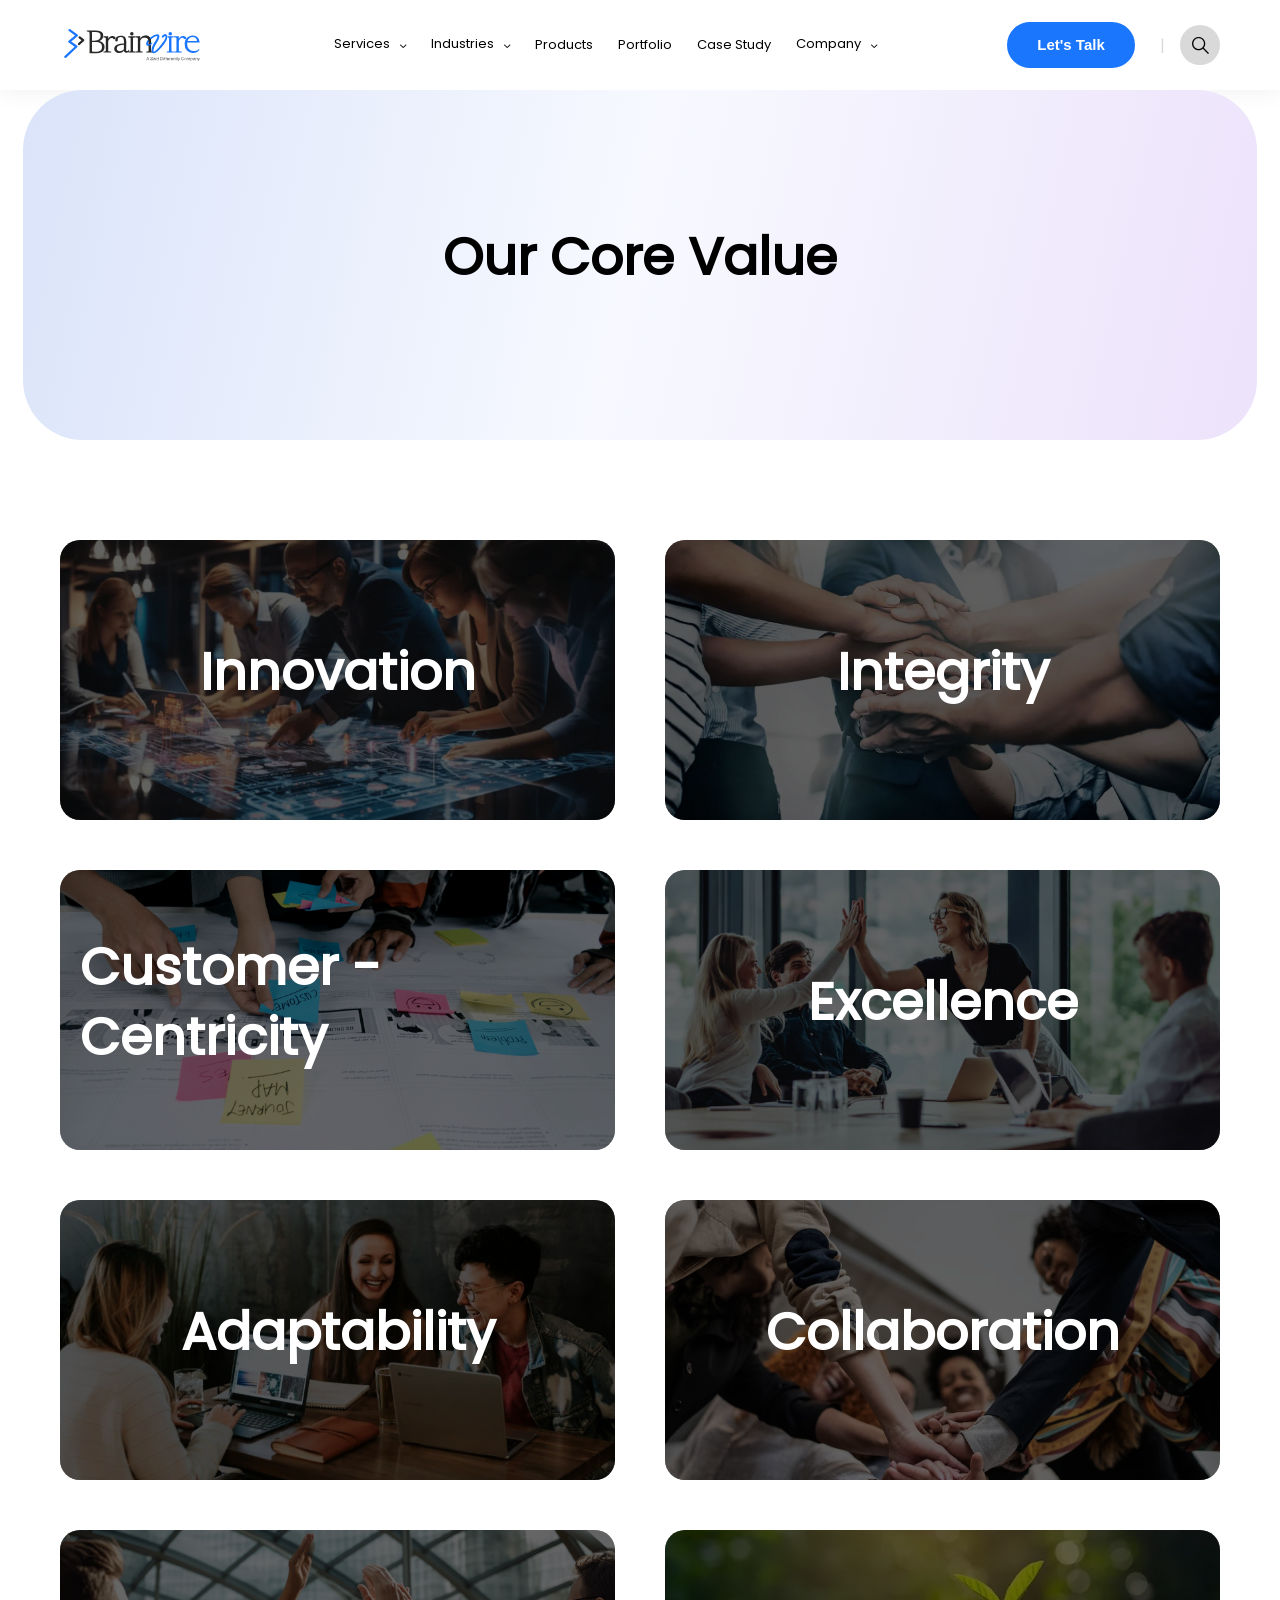
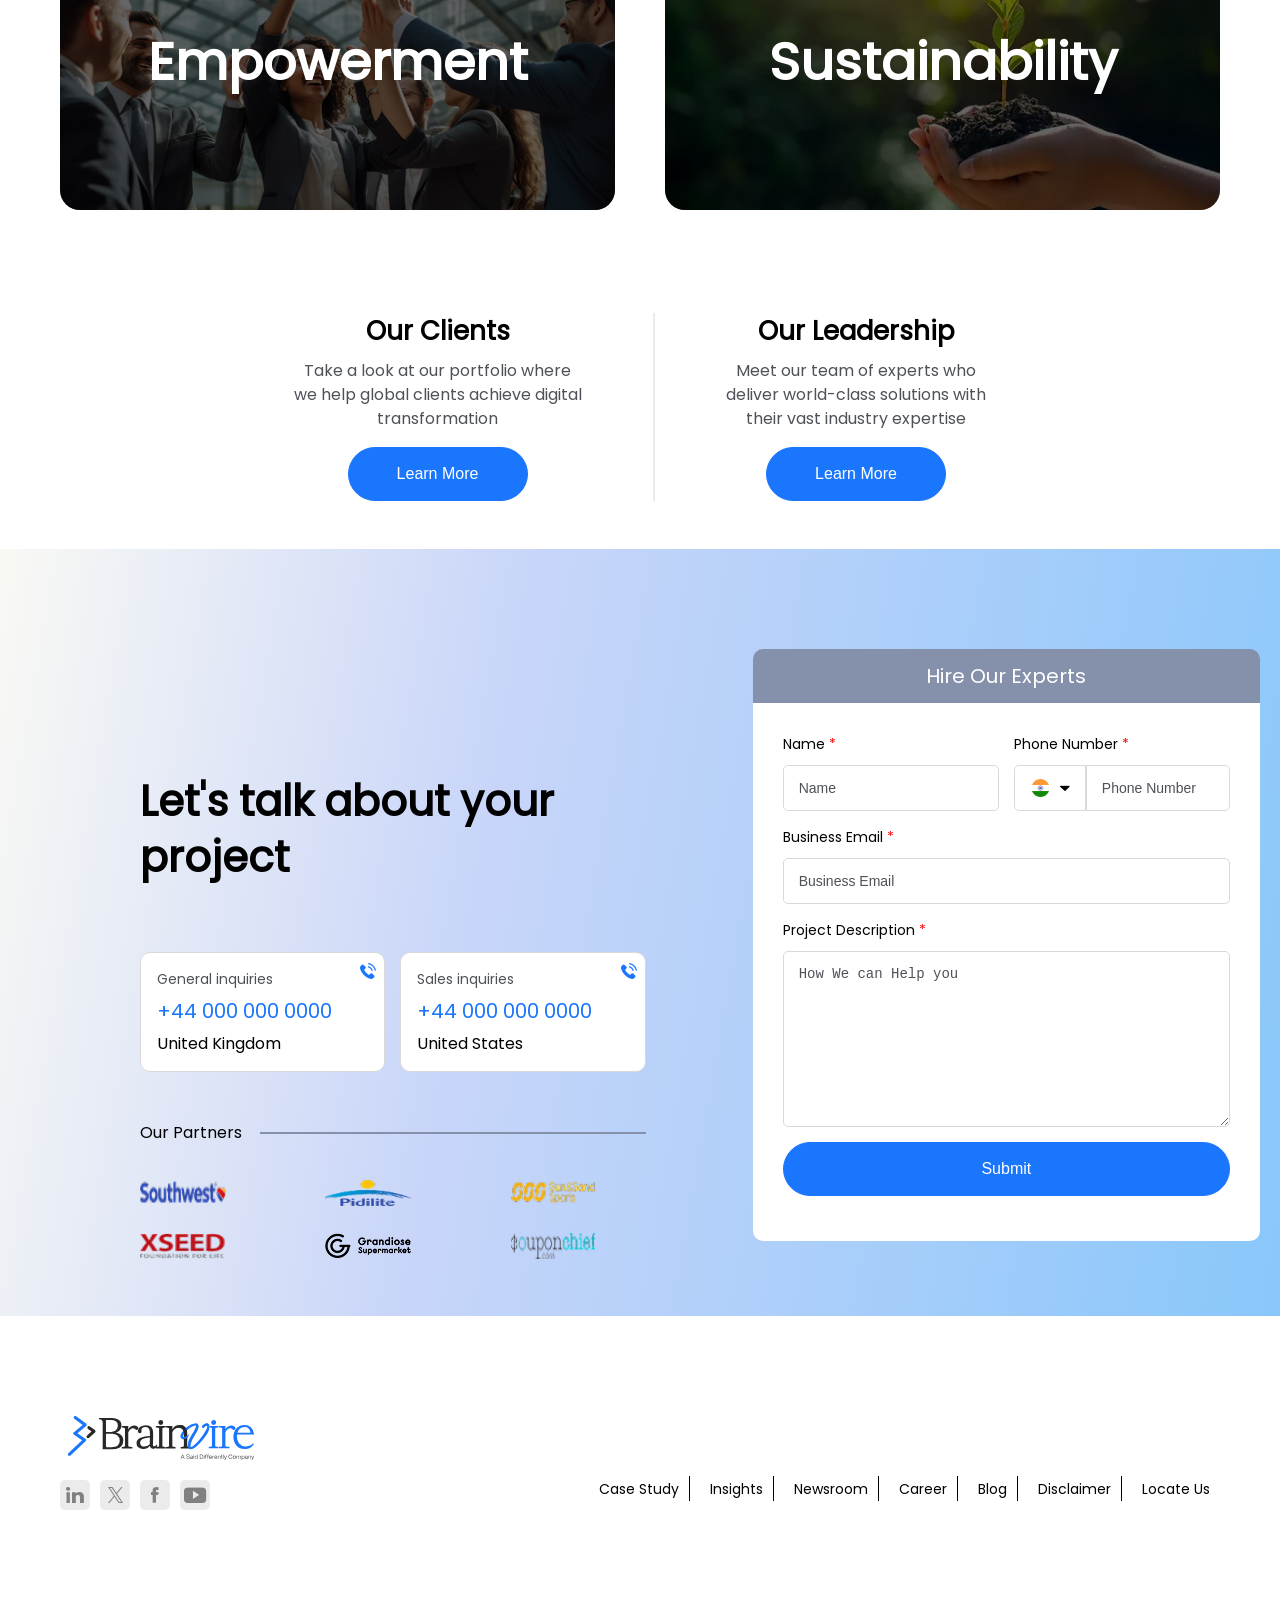
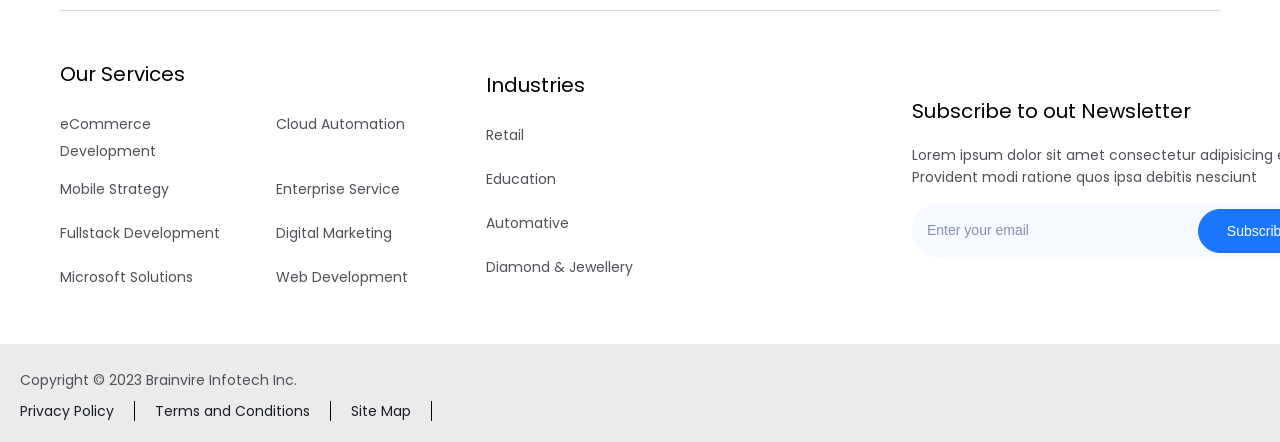
==== core-value-page/index.html @ 9794a8cd "Footer Design With Mobile responsive & desktop - [WIP]" ====
<html>
  <head>
    <title>Leaning HTML</title>
    <link rel="stylesheet" href="assets/scss/main.css" />
  </head>
  <body>
    <main>
      <!-- Header Section -->
      <header class="header">
        <div class="container header__container">
          <div class="header--logo">
            <img
              height="32"
              width="144"
              src="assets/images/brainvire-logo.svg"
              alt="Logo"
            />
          </div>
          <nav class="header__main-menu">
            <ul class="header__main-menu__list">
              <li class="header__main-menu__list--item">
                <a href="#" class="header__main-menu__list--link"
                  >Services <span class="icon-drp"></span
                ></a>
              </li>
              <li class="header__main-menu__list--item">
                <a href="#" class="header__main-menu__list--link"
                  >Industries <span class="icon-drp"></span
                ></a>
              </li>
              <li class="header__main-menu__list--item">
                <a href="#" class="header__main-menu__list--link">Products</a>
              </li>
              <li class="header__main-menu__list--item">
                <a href="#" class="header__main-menu__list--link">Portfolio</a>
              </li>
              <li class="header__main-menu__list--item">
                <a href="#" class="header__main-menu__list--link">Case Study</a>
              </li>
              <li class="header__main-menu__list--item">
                <a href="#" class="header__main-menu__list--link"
                  >Company <span class="icon-drp"></span
                ></a>
              </li>
            </ul>
          </nav>
          <div class="header__search">
            <button class="header__search--btn-lets-talk">Let's Talk</button>
            <div class="header__search--pipe">|</div>
            <div class="header__search--icon">
              <span class="icon-search"></span>
            </div>
          </div>
        </div>
      </header>

      <!-- Banner Section -->
      <section class="banner-section container">
        <div class="banner-section__inner">
          <h1 class="banner-section__inner--heading">Our Core Value</h1>
        </div>
      </section>

      <!-- Service Section -->
      <section class="service-section container">
        <ul class="service-section__list">
          <li class="service-section__list__item">
            <img
              alt="Innovation"
              height="280"
              width="585"
              class="service-section__list__item--bg-img"
              src="assets/images/service-section/Innovation.jpg"
            />
            <h2 class="service-section__list__item--heading-txt">Innovation</h2>
            <div class="service-section__list__item__sub-item">
              <h3
                class="service-section__list__item__sub-item--sub-heading-txt"
              >
                Innovation
              </h3>
              <p class="service-section__list__item__sub-item--description">
                Lorem Ipsum is simply dummy text of the printing and typesetting
                industry. Lorem Ipsum has been the industry's standard dummy
                text ever since the 1500s, when an unknown printer took a galley
                of type and scrambled it to make a type specimen book.
              </p>
            </div>
          </li>
          <li class="service-section__list__item">
            <img
              alt="Integrity"
              height="280"
              width="585"
              class="service-section__list__item--bg-img"
              src="assets/images/service-section/Integrity.jpg"
            />
            <h2 class="service-section__list__item--heading-txt">Integrity</h2>
            <div class="service-section__list__item__sub-item">
              <h3
                class="service-section__list__item__sub-item--sub-heading-txt"
              >
                Integrity
              </h3>

              <p class="service-section__list__item__sub-item--description">
                Lorem Ipsum is simply dummy text of the printing and typesetting
                industry. Lorem Ipsum has been the industry's standard dummy
                text ever since the 1500s, when an unknown printer took a galley
                of type and scrambled it to make a type specimen book.
              </p>
            </div>
          </li>
          <li class="service-section__list__item">
            <img
              alt="Customer Centricity"
              height="280"
              width="585"
              class="service-section__list__item--bg-img"
              src="assets/images/service-section/Customer Focus.jpg"
            />
            <h2 class="service-section__list__item--heading-txt">
              Customer - Centricity
            </h2>
            <div class="service-section__list__item__sub-item">
              <h3
                class="service-section__list__item__sub-item--sub-heading-txt"
              >
                Customer Centricity
              </h3>
              <p class="service-section__list__item__sub-item--description">
                Lorem Ipsum is simply dummy text of the printing and typesetting
                industry. Lorem Ipsum has been the industry's standard dummy
                text ever since the 1500s, when an unknown printer took a galley
                of type and scrambled it to make a type specimen book.
              </p>
            </div>
          </li>
          <li class="service-section__list__item">
            <img
              alt="Excellence"
              height="280"
              width="585"
              class="service-section__list__item--bg-img"
              src="assets/images/service-section/Excellence.jpg"
            />
            <h2 class="service-section__list__item--heading-txt">Excellence</h2>
            <div class="service-section__list__item__sub-item">
              <h3
                class="service-section__list__item__sub-item--sub-heading-txt"
              >
                Excellence
              </h3>

              <p class="service-section__list__item__sub-item--description">
                Lorem Ipsum is simply dummy text of the printing and typesetting
                industry. Lorem Ipsum has been the industry's standard dummy
                text ever since the 1500s, when an unknown printer took a galley
                of type and scrambled it to make a type specimen book.
              </p>
            </div>
          </li>
          <li class="service-section__list__item">
            <img
              alt="Adaptability"
              height="280"
              width="585"
              class="service-section__list__item--bg-img"
              src="assets/images/service-section/Adaptability.jpg"
            />
            <h2 class="service-section__list__item--heading-txt">
              Adaptability
            </h2>
            <div class="service-section__list__item__sub-item">
              <h3
                class="service-section__list__item__sub-item--sub-heading-txt"
              >
                Adaptability
              </h3>
              <p class="service-section__list__item__sub-item--description">
                Lorem Ipsum is simply dummy text of the printing and typesetting
                industry. Lorem Ipsum has been the industry's standard dummy
                text ever since the 1500s, when an unknown printer took a galley
                of type and scrambled it to make a type specimen book.
              </p>
            </div>
          </li>
          <li class="service-section__list__item">
            <img
              alt="Collaboration"
              height="280"
              width="585"
              class="service-section__list__item--bg-img"
              src="assets/images/service-section/Collaboration.jpg"
            />
            <h2 class="service-section__list__item--heading-txt">
              Collaboration
            </h2>
            <div class="service-section__list__item__sub-item">
              <h3
                class="service-section__list__item__sub-item--sub-heading-txt"
              >
                Collaboration
              </h3>

              <p class="service-section__list__item__sub-item--description">
                Lorem Ipsum is simply dummy text of the printing and typesetting
                industry. Lorem Ipsum has been the industry's standard dummy
                text ever since the 1500s, when an unknown printer took a galley
                of type and scrambled it to make a type specimen book.
              </p>
            </div>
          </li>
          <li class="service-section__list__item">
            <img
              alt="Empowerment"
              height="280"
              width="585"
              class="service-section__list__item--bg-img"
              src="assets/images/service-section/Empowerment.jpg"
            />
            <h2 class="service-section__list__item--heading-txt">
              Empowerment
            </h2>
            <div class="service-section__list__item__sub-item">
              <h3
                class="service-section__list__item__sub-item--sub-heading-txt"
              >
                Empowerment
              </h3>

              <p class="service-section__list__item__sub-item--description">
                Lorem Ipsum is simply dummy text of the printing and typesetting
                industry. Lorem Ipsum has been the industry's standard dummy
                text ever since the 1500s, when an unknown printer took a galley
                of type and scrambled it to make a type specimen book.
              </p>
            </div>
          </li>
          <li class="service-section__list__item">
            <img
              alt="Sustainability"
              height="280"
              width="585"
              class="service-section__list__item--bg-img"
              src="assets/images/service-section/Sustainability.jpg"
            />
            <h2 class="service-section__list__item--heading-txt">
              Sustainability
            </h2>
            <div class="service-section__list__item__sub-item">
              <h3
                class="service-section__list__item__sub-item--sub-heading-txt"
              >
                Sustainability
              </h3>
              <p class="service-section__list__item__sub-item--description">
                Lorem Ipsum is simply dummy text of the printing and typesetting
                industry. Lorem Ipsum has been the industry's standard dummy
                text ever since the 1500s, when an unknown printer took a galley
                of type and scrambled it to make a type specimen book.
              </p>
            </div>
          </li>
        </ul>
      </section>

      <!-- Our Client -->
      <section class="our-client container">
        <div class="our-client__item">
          <h4 class="our-client__item--heading-txt">Our Clients</h4>
          <p class="our-client__item--description">
            Take a look at our portfolio where we help global clients achieve
            digital transformation
          </p>
          <button class="btn btn--primary">Learn More</button>
        </div>
        <div class="our-client__item">
          <h4 class="our-client__item--heading-txt">Our Leadership</h4>
          <p class="our-client__item--description">
            Meet our team of experts who deliver world-class solutions with
            their vast industry expertise
          </p>
          <button class="btn btn--primary">Learn More</button>
        </div>
      </section>

      <!-- Let's Talk -->
      <section class="lets-talk container">
        <div class="lets-talk__inner">
          <div class="lets-talk__inner__left">
            <h5 class="lets-talk__inner__left--heading">
              Let's talk about your project
            </h5>
            <ul class="lets-talk__inner__left__contact-list">
              <li class="lets-talk__inner__left__contact-list__item">
                <span
                  class="lets-talk__inner__left__contact-list__item--telphone icon-telphone"
                ></span>
                <h6 class="lets-talk__inner__left__contact-list__item--heading">
                  General inquiries
                </h6>
                <a
                  href="tel:+44 000 000 0000"
                  class="lets-talk__inner__left__contact-list__item--mobile-no"
                  >+44 000 000 0000</a
                >
                <p class="lets-talk__inner__left__contact-list__item--country">
                  United Kingdom
                </p>
              </li>
              <li href="" class="lets-talk__inner__left__contact-list__item">
                <span
                  class="lets-talk__inner__left__contact-list__item--telphone icon-telphone"
                ></span>
                <h6 class="lets-talk__inner__left__contact-list__item--heading">
                  Sales inquiries
                </h6>
                <a
                  href="tel:+44 000 000 0000"
                  class="lets-talk__inner__left__contact-list__item--mobile-no"
                  >+44 000 000 0000</a
                >
                <p class="lets-talk__inner__left__contact-list__item--country">
                  United States
                </p>
              </li>
            </ul>
            <div
              class="lets-talk__inner__left__company lets-talk__inner__left__company--desktop"
            >
              <h6 class="lets-talk__inner__left__company--heading">
                Our Partners
              </h6>
              <ul class="lets-talk__inner__left__company__list">
                <li>
                  <img
                    height="26"
                    width="86"
                    src="assets/images/company-logo/image 24.png"
                    alt="logo-1"
                  />
                </li>
                <li>
                  <img
                    height="26"
                    width="86"
                    src="assets/images/company-logo/image 25.png"
                    alt="logo-2"
                  />
                </li>
                <li>
                  <img
                    height="26"
                    width="86"
                    src="assets/images/company-logo/image 26.png"
                    alt="logo-3"
                  />
                </li>
                <li>
                  <img
                    height="26"
                    width="86"
                    src="assets/images/company-logo/image 28.png"
                    alt="logo-4"
                  />
                </li>
                <li>
                  <img
                    height="26"
                    width="86"
                    src="assets/images/company-logo/image 30.png"
                    alt="logo-5"
                  />
                </li>
                <li>
                  <img
                    height="26"
                    width="86"
                    src="assets/images/company-logo/Coupon-Chief-1 1.png"
                    alt="logo-6"
                  />
                </li>
              </ul>
            </div>
          </div>
          <div class="lets-talk__inner__left__company">
            <h6 class="lets-talk__inner__left__company--heading">
              Our Partners
            </h6>
            <ul class="lets-talk__inner__left__company__list">
              <li>
                <img
                  height="26"
                  width="86"
                  src="assets/images/company-logo/image 24.png"
                  alt="logo-1"
                />
              </li>
              <li>
                <img
                  height="26"
                  width="86"
                  src="assets/images/company-logo/image 25.png"
                  alt="logo-2"
                />
              </li>
              <li>
                <img
                  height="26"
                  width="86"
                  src="assets/images/company-logo/image 26.png"
                  alt="logo-3"
                />
              </li>
              <li>
                <img
                  height="26"
                  width="86"
                  src="assets/images/company-logo/image 28.png"
                  alt="logo-4"
                />
              </li>
              <li>
                <img
                  height="26"
                  width="86"
                  src="assets/images/company-logo/image 30.png"
                  alt="logo-5"
                />
              </li>
              <li>
                <img
                  height="26"
                  width="86"
                  src="assets/images/company-logo/Coupon-Chief-1 1.png"
                  alt="logo-6"
                />
              </li>
            </ul>
          </div>
          <div class="lets-talk__inner__right">
            <div class="lets-talk__inner__right__card">
              <div class="lets-talk__inner__right__card__heading">
                <h6 class="lets-talk__inner__right__card__heading--title">
                  Hire Our Experts
                </h6>
              </div>
              <div class="lets-talk__inner__right__card__body">
                <div class="lets-talk__inner__right__card__body__row">
                  <div
                    class="form-control lets-talk__inner__right__card__body__row--item"
                  >
                    <label class="form-control__label" for="name"
                      >Name <span class="form-control--astrict">*</span></label
                    >
                    <input
                      class="form-control__input"
                      name="name"
                      id="name"
                      type="text"
                      placeholder="Name"
                    />
                  </div>
                  <div
                    class="form-control lets-talk__inner__right__card__body__row--item"
                  >
                    <label class="form-control__label" for="Phone-no"
                      >Phone Number
                      <span class="form-control--astrict">*</span></label
                    >
                    <div class="form-control__input-select">
                      <div
                        class="form-control__input form-control__input-select__list"
                      >
                        <img
                          class=""
                          alt="india"
                          src="assets/images/country-icon/flag-india.svg"
                          height="18"
                          width="28"
                        />
                        <span
                          class="icon-select-drp form-control__input-select__list--icon"
                        ></span>
                      </div>
                      <input
                        class="form-control__input form-control__input-select--phone-no"
                        name="phone-no"
                        id="Phone-no"
                        type="text"
                        placeholder="Phone Number"
                      />
                    </div>
                  </div>
                </div>
                <div
                  class="lets-talk__inner__right__card__body__row lets-talk__inner__right__card__body__row--spacing"
                >
                  <div
                    class="form-control lets-talk__inner__right__card__body__row--item"
                  >
                    <label class="form-control__label" for="business-email"
                      >Business Email
                      <span class="form-control--astrict">*</span></label
                    >
                    <input
                      class="form-control__input"
                      name="business-email"
                      id="business-email"
                      type="text"
                      placeholder="Business Email"
                    />
                  </div>
                </div>
                <div
                  class="lets-talk__inner__right__card__body__row lets-talk__inner__right__card__body__row--spacing"
                >
                  <div
                    class="form-control lets-talk__inner__right__card__body__row--item"
                  >
                    <label class="form-control__label" for="project-description"
                      >Project Description
                      <span class="form-control--astrict">*</span></label
                    >
                    <textarea
                      rows="10"
                      class="form-control__text-area"
                      name="project-description"
                      id="project-description"
                      type="text"
                      placeholder="How We can Help you"
                    ></textarea>
                  </div>
                </div>
                <div
                  class="lets-talk__inner__right__card__body__row lets-talk__inner__right__card__body__row--spacing"
                >
                  <div
                    class="form-control lets-talk__inner__right__card__body__row--item"
                  >
                    <button class="btn btn--primary btn--full-width">
                      Submit
                    </button>
                  </div>
                </div>
              </div>
            </div>
          </div>
        </div>
      </section>

      <!-- Footer Section -->
      <footer class="footer">
        <div class="container footer__inner">
          <div class="footer__inner__images">
            <div class="footer__inner__images__logo">
              <img
                src="assets/images/brainvire-logo.svg"
                width="202"
                height="44"
                alt="brainvire logo"
              />
              <div
                class="footer__inner__our-services__item__social-icon footer__inner__our-services__item__social-icon-desktop"
              >
                <span
                  class="icon-linkedin footer__inner__our-services__item__social-icon--item"
                ></span>
                <span
                  class="icon-twitter footer__inner__our-services__item__social-icon--item"
                ></span>
                <span
                  class="icon-facebook footer__inner__our-services__item__social-icon--item"
                ></span>
                <span
                  class="icon-youtube footer__inner__our-services__item__social-icon--item"
                ></span>
              </div>
            </div>
            <div class="footer__inner__images__links">
              <ul class="footer__inner__images__links__container">
                <li class="footer__inner__images__links__container--item">
                  <a href="#">Case Study</a>
                </li>
                <li class="footer__inner__images__links__container--item">
                  <a href="#">Insights</a>
                </li>
                <li class="footer__inner__images__links__container--item">
                  <a href="#">Newsroom</a>
                </li>
                <li class="footer__inner__images__links__container--item">
                  <a href="#">Career</a>
                </li>
                <li class="footer__inner__images__links__container--item">
                  <a href="#">Blog</a>
                </li>
                <li class="footer__inner__images__links__container--item">
                  <a href="#">Disclaimer</a>
                </li>
                <li class="footer__inner__images__links__container--item">
                  <a href="#">Locate Us</a>
                </li>
              </ul>
            </div>
          </div>
          <div class="footer__inner__our-services">
            <div class="footer__inner__our-services__item">
              <h6 class="footer__inner__our-services__item--heading">
                Our Services
              </h6>
              <ul class="footer__inner__our-services__item__links">
                <li class="footer__inner__our-services__item__links--item">
                  <a href="#">eCommerce Development</a>
                </li>
                <li class="footer__inner__our-services__item__links--item">
                  <a href="#">Cloud Automation</a>
                </li>
                <li class="footer__inner__our-services__item__links--item">
                  <a href="#">Mobile Strategy</a>
                </li>
                <li class="footer__inner__our-services__item__links--item">
                  <a href="#">Enterprise Service</a>
                </li>
                <li class="footer__inner__our-services__item__links--item">
                  <a href="#">Fullstack Development</a>
                </li>
                <li class="footer__inner__our-services__item__links--item">
                  <a href="#">Digital Marketing</a>
                </li>
                <li class="footer__inner__our-services__item__links--item">
                  <a href="#">Microsoft Solutions</a>
                </li>
                <li class="footer__inner__our-services__item__links--item">
                  <a href="#">Web Development</a>
                </li>
              </ul>
            </div>
            <div class="footer__inner__our-services__item">
              <h6 class="footer__inner__our-services__item--heading">
                Industries
              </h6>
              <ul class="footer__inner__our-services__item__links footer__inner__our-services__item__links--desktop">
                <li class="footer__inner__our-services__item__links--item">
                  <a href="#">Retail</a>
                </li>
                <li class="footer__inner__our-services__item__links--item">
                  <a href="#">Education</a>
                </li>
                <li class="footer__inner__our-services__item__links--item">
                  <a href="#">Automative</a>
                </li>
                <li class="footer__inner__our-services__item__links--item">
                  <a href="#">Diamond & Jewellery</a>
                </li>
              </ul>
            </div>
            <div class="footer__inner__our-services__item">
              <div>
                <h6 class="footer__inner__our-services__item--heading">
                  Subscribe to out Newsletter
                </h6>
                <p class="footer__inner__our-services__item--description">
                  Lorem ipsum dolor sit amet consectetur adipisicing elit.
                  Provident modi ratione quos ipsa debitis nesciunt
                </p>
                <div class="footer__inner__our-services__item__input">
                  <input
                    type="text"
                    class="form-control form-control__input footer__inner__our-services__item__input"
                    name="subscribe"
                    placeholder="Enter your email"
                  />
                  <button
                    class="footer__inner__our-services__item__input--sub-btn"
                  >
                    Subscribe
                  </button>
                </div>
                <div class="footer__inner__our-services__item__social-icon">
                  <span
                    class="icon-linkedin footer__inner__our-services__item__social-icon--item"
                  ></span>
                  <span
                    class="icon-twitter footer__inner__our-services__item__social-icon--item"
                  ></span>
                  <span
                    class="icon-facebook footer__inner__our-services__item__social-icon--item"
                  ></span>
                  <span
                    class="icon-youtube footer__inner__our-services__item__social-icon--item"
                  ></span>
                </div>
              </div>
            </div>
          </div>
        </div>
        <div class="footer__copy-right">
          <p class="footer__copy-right--cp-text">
            Copyright © 2023 Brainvire Infotech Inc.
          </p>
          <ul class="footer__copy-right__links">
            <li class="footer__copy-right__links--item">Privacy Policy</li>
            <li class="footer__copy-right__links--item">Terms and Conditions</li>
            <li class="footer__copy-right__links--item">Site Map</li>
          </ul>
        </div>
      </footer>
    </main>
  </body>
</html>
---- core-value-page/assets/scss/main.css ----
.form-control ::-moz-placeholder {
  font-size: 14px;
  line-height: 21px;
  font-weight: 400;
  color: #4E5158;
}
.form-control ::placeholder {
  font-size: 14px;
  line-height: 21px;
  font-weight: 400;
  color: #4E5158;
}
.form-control :focus {
  outline: none;
}
.form-control__label {
  display: inline-block;
  font-size: 14px;
  line-height: 22px;
  font-weight: 400;
  margin-bottom: 10px;
}
.form-control__input {
  height: 46px;
  width: 100%;
  border: 1px solid #d9d9d9;
  border-radius: 5px;
  padding: 12px 0 12px 15px;
}
.form-control__text-area {
  height: 100%;
  width: 100%;
  border: 1px solid #d9d9d9;
  border-radius: 5px;
  padding: 12px 0 12px 15px;
}
.form-control__input-select {
  display: flex;
}
.form-control__input-select__list {
  width: 72px;
  border-top-right-radius: 0;
  border-bottom-right-radius: 0;
  display: flex;
  align-items: center;
  padding: 14px 15px;
  gap: 9px;
}
.form-control__input-select__list--icon {
  font-size: 6px;
}
.form-control__input-select--phone-no {
  border-top-left-radius: 0;
  border-bottom-left-radius: 0;
}
.form-control--astrict {
  color: #FF0000;
}

.container {
  display: flex;
  max-width: 1200px;
  width: 100%;
  margin-left: auto;
  margin-right: auto;
  padding: 0 20px;
}

body {
  margin: 0;
  padding: 0;
  font-family: "Poppins", sans-serif;
}

a {
  color: inherit;
}

*,
*::before,
*::after {
  box-sizing: border-box;
}

h1, h2, h3, h4, h5, h6, section, p {
  margin: 0;
  padding: 0;
  margin-bottom: 1rem;
}

ul, li {
  margin: 0;
  padding: 0;
  list-style: none;
}

@font-face {
  font-family: "Poppins";
  src: url("../fonts/Poppins/Poppins-Regular.ttf") format("truetype");
  font-weight: normal;
  font-style: normal;
  font-display: swap;
}
@font-face {
  font-family: "icomoon";
  src: url("../fonts/icon/icomoon.eot?jjr475");
  src: url("../fonts/icon/icomoon.eot?jjr475#iefix") format("embedded-opentype"), url("../fonts/icon/icomoon.ttf?jjr475") format("truetype"), url("../fonts/icon/icomoon.woff?jjr475") format("woff"), url("../fonts/icon/icomoon.svg?jjr475#icomoon") format("svg");
  font-weight: normal;
  font-style: normal;
  font-display: swap;
}
[class^=icon-],
[class*=" icon-"] {
  font-family: "icomoon";
  font-style: normal;
  font-weight: normal;
  font-variant: normal;
  text-transform: none;
  line-height: 1;
  /* Better Font Rendering =========== */
  -webkit-font-smoothing: antialiased;
  -moz-osx-font-smoothing: grayscale;
}

.icon-drp::before {
  content: "\e900";
}

.icon-search:before {
  content: "\e901";
}

.icon-telphone:before {
  content: "\e905";
}

.icon-select-drp:before {
  content: "\e904";
}

.icon-facebook:before {
  content: "\e902";
}

.icon-linkedin:before {
  content: "\e906";
}

.icon-youtube:before {
  content: "\e903";
}

.icon-twitter:before {
  content: "\e907";
}

.btn {
  width: 100%;
}
.btn--primary {
  display: flex;
  align-items: center;
  justify-content: center;
  height: 54px;
  width: 180px;
  background-color: #1B76FE;
  color: #ffffff;
  border: 1px solid #1B76FE;
  font-size: 16px;
  line-height: 24px;
  font-weight: 500;
  border-radius: 30px;
  cursor: pointer;
}
.btn--primary:hover {
  background-color: #ffffff;
  color: #1B76FE;
}
.btn--full-width {
  width: 100%;
}

.header {
  display: flex;
  align-items: center;
  justify-content: space-between;
  height: 90px;
  width: 100%;
  box-shadow: 0 0.25rem 1.25rem rgba(0, 0, 0, 0.051);
  background-color: #ffffff;
}
.header__container {
  display: flex;
  justify-content: space-between;
  align-items: center;
  width: 100%;
}
.header--logo {
  height: 32px;
  width: 144px;
  -o-object-fit: cover;
     object-fit: cover;
}
.header__main-menu__list {
  display: flex;
  align-items: center;
  gap: 25px;
}
.header__main-menu__list--item {
  display: flex;
  align-items: center;
  font-size: 13px;
  line-height: 52px;
  font-weight: 500;
  cursor: pointer;
}
.header__main-menu__list--item:hover {
  color: #1B76FE;
}
.header__main-menu__list--item .icon-drp {
  padding-left: 7px;
  font-size: 4px;
  line-height: 52px;
}
.header__main-menu__list--link {
  text-decoration: none;
}
.header__search {
  display: flex;
  align-items: center;
}
.header__search--btn-lets-talk {
  width: 128px;
  height: 46px;
  background-color: #1B76FE;
  color: #ffffff;
  border: 2px solid #1B76FE;
  border-radius: 50px;
  cursor: pointer;
  box-shadow: rgba(0, 0, 0, 0.1);
  font-size: 15px;
  line-height: 20px;
  font-weight: 600;
  margin-right: 25px;
}
.header__search--btn-lets-talk:hover {
  background-color: #ffffff;
  color: #1B76FE;
}
.header__search--pipe {
  color: #d9d9d9;
  margin-right: 15px;
}
.header__search--icon {
  display: flex;
  justify-content: center;
  align-items: center;
  height: 40px;
  width: 40px;
  background: #d9d9d9;
  border-radius: 50%;
}
.header__search--icon .icon-search:before {
  font-size: 17px;
  font-weight: normal;
}

.banner-section {
  max-width: none;
  margin-bottom: 100px;
  padding: 0;
}
.banner-section__inner {
  width: 100%;
  height: 185px;
  background: linear-gradient(102.22deg, #cfdbf7 -18.94%, #f7f9ff 49.1%, #ebdffa 107.77%);
  padding: 0 20px;
  display: flex;
  align-items: center;
  justify-content: flex-start;
}
.banner-section__inner--heading {
  font-size: 32px;
  line-height: 38px;
  font-weight: 600;
}
@media (min-width: 1200px) {
  .banner-section__inner {
    justify-content: center;
    border-radius: 60px;
    height: 350px;
    justify-items: flex-start;
  }
  .banner-section__inner--heading {
    font-size: 52px;
    line-height: 70px;
  }
}
@media (min-width: 1200px) {
  .banner-section {
    padding: 0 23px;
  }
}

.service-section {
  margin-bottom: 100px;
}
.service-section__list {
  margin: 0;
  padding: 0;
}
.service-section__list__item {
  display: flex;
  justify-content: center;
  align-items: center;
  position: relative;
  height: 280px;
  width: 100%;
  margin-bottom: 20px;
  background-color: #000000;
  cursor: pointer;
  z-index: 1;
  border-radius: 20px;
}
.service-section__list__item--bg-img {
  opacity: 0.4;
  position: absolute;
  -o-object-fit: cover;
     object-fit: cover;
  height: 280px;
  width: 100%;
  border-radius: 20px;
}
.service-section__list__item--heading-txt {
  position: absolute;
  display: flex;
  justify-content: center;
  font-size: 32px;
  line-height: 38px;
  font-weight: 600;
  color: #ffffff;
  opacity: 1;
}
.service-section__list__item__sub-item {
  display: flex;
  justify-content: flex-start;
  flex-direction: column;
  z-index: 1;
  visibility: hidden;
  opacity: 0;
  transform: translateY(20px);
  transition-duration: 0.3s;
  padding: 16px;
  gap: 20px;
}
.service-section__list__item__sub-item--sub-heading-txt {
  color: #ffffff;
  font-size: 26px;
  line-height: 36px;
  font-weight: 600;
  justify-content: flex-start;
  margin-bottom: 0;
}
.service-section__list__item__sub-item--description {
  color: #ffffff;
}
.service-section__list__item:hover .service-section__list__item__sub-item {
  visibility: visible;
  opacity: 1;
  transform: translateY(0px);
  transition-duration: 0.3s;
}
.service-section__list__item:hover .service-section__list__item--heading-txt {
  visibility: hidden;
  opacity: 0;
  transform: translateY(0px);
  transition: 0.3s;
}
@media (min-width: 1200px) {
  .service-section__list {
    display: flex;
    justify-content: space-between;
    flex-wrap: wrap;
    gap: 30px;
  }
  .service-section__list__item {
    max-width: 555px;
    height: 280px;
    background-color: #000000;
  }
  .service-section__list__item--heading-txt {
    font-size: 52px;
    line-height: 70px;
    opacity: 1;
    padding: 20px;
  }
}

.our-client {
  flex-direction: column;
  align-items: center;
  gap: 70px;
}
.our-client__item {
  display: flex;
  align-items: center;
  justify-content: space-between;
  text-align: center;
  flex-direction: column;
  max-width: 335px;
  margin-bottom: 50px;
}
.our-client__item--heading-txt {
  font-size: 26px;
  line-height: 36px;
  font-weight: 600;
  margin-bottom: 10px;
}
.our-client__item--description {
  font-size: 16px;
  line-height: 24px;
  font-weight: 400;
  color: #4E5158;
}
.our-client__item:last-child {
  border-top: 2px solid #d9d9d9;
  padding-top: 70px;
}
@media (min-width: 1200px) {
  .our-client {
    flex-direction: row;
    width: 735px;
    height: 203px;
  }
  .our-client__item:last-child {
    border-left: 2px solid #EBEBEB;
    padding-left: 70px;
    border-top: none;
    padding-top: 0;
  }
}

.lets-talk {
  background: linear-gradient(280deg, #89c7fb, #c8d5f9 62.02%, #f9f9f4);
  margin-bottom: 50px;
}
@media (min-width: 1200px) {
  .lets-talk {
    max-width: none;
    margin-bottom: 100px;
  }
}
.lets-talk__inner {
  display: flex;
  align-items: flex-start;
  flex-direction: column;
  gap: 25px;
  width: 100%;
}
@media (min-width: 1200px) {
  .lets-talk__inner {
    flex-direction: row;
    padding-top: 100px;
    gap: 107px;
    justify-content: center;
  }
}
.lets-talk__inner__left {
  padding-top: 60px;
  width: 100%;
}
@media (min-width: 1200px) {
  .lets-talk__inner__left {
    padding-left: 120px;
    padding-top: 125px;
    width: auto;
  }
}
.lets-talk__inner__left--heading {
  font-size: 26px;
  line-height: 36px;
  font-weight: 600;
}
@media (min-width: 1200px) {
  .lets-talk__inner__left--heading {
    font-size: 42px;
    line-height: 56px;
    padding-bottom: 50px;
  }
}
.lets-talk__inner__left__contact-list {
  display: flex;
  justify-content: center;
  align-items: center;
  gap: 15px;
}
.lets-talk__inner__left__contact-list__item {
  width: 50%;
  background-color: #ffffff;
  border: 1px solid #D9D9D9;
  border-radius: 10px;
  padding: 15px 16px;
  display: flex;
  flex-direction: column;
  gap: 5px;
  position: relative;
}
@media (min-width: 1200px) {
  .lets-talk__inner__left__contact-list__item {
    gap: 8px;
  }
}
.lets-talk__inner__left__contact-list__item--telphone {
  position: absolute;
  color: #1B76FE;
  right: 8px;
  top: 10px;
}
.lets-talk__inner__left__contact-list__item--heading {
  font-size: 14px;
  line-height: 22px;
  font-weight: 400;
  color: #4E5158;
  margin-bottom: 0;
}
.lets-talk__inner__left__contact-list__item--mobile-no {
  font-size: 14px;
  line-height: 22px;
  font-weight: 400;
  color: #1B76FE;
  text-decoration: none;
}
@media (min-width: 1200px) {
  .lets-talk__inner__left__contact-list__item--mobile-no {
    font-size: 20px;
    line-height: 26px;
  }
}
.lets-talk__inner__left__contact-list__item--country {
  font-size: 14px;
  line-height: 21px;
  font-weight: 400;
  margin-bottom: 0;
}
@media (min-width: 1200px) {
  .lets-talk__inner__left__contact-list__item--country {
    font-size: 16px;
    line-height: 24px;
  }
}
.lets-talk__inner__left__company {
  order: 1;
  display: flex;
  align-items: flex-start;
  flex-direction: column;
  width: 100%;
  margin-bottom: 50px;
}
@media (min-width: 1200px) {
  .lets-talk__inner__left__company {
    display: none;
  }
}
.lets-talk__inner__left__company--desktop {
  display: none;
}
@media (min-width: 1200px) {
  .lets-talk__inner__left__company--desktop {
    display: flex;
    gap: 20px;
    padding-top: 50px;
  }
}
.lets-talk__inner__left__company--heading {
  width: 100%;
  font-size: 16px;
  line-height: 22px;
  font-weight: 500;
  display: flex;
  align-items: center;
  gap: 18px;
  white-space: nowrap;
}
.lets-talk__inner__left__company--heading::after {
  content: "";
  display: inline-block;
  height: 2px;
  width: 100%;
  background: #8591aa;
}
.lets-talk__inner__left__company__list {
  display: grid;
  grid-template-columns: auto auto auto;
  row-gap: 20px;
  -moz-column-gap: 50px;
       column-gap: 50px;
  width: 100%;
}
.lets-talk__inner__right {
  display: flex;
  justify-content: center;
  width: 100%;
  margin-bottom: 25px;
}
@media (min-width: 1200px) {
  .lets-talk__inner__right {
    width: auto;
  }
}
.lets-talk__inner__right__card {
  width: 100%;
}
.lets-talk__inner__right__card__heading {
  display: flex;
  justify-content: center;
  align-items: center;
  background-color: #8591aa;
  border-top-left-radius: 10px;
  border-top-right-radius: 10px;
  height: 54px;
  color: #ffffff;
}
.lets-talk__inner__right__card__heading--title {
  font-size: 18px;
  line-height: 24px;
  font-weight: 500;
  margin: 0;
}
@media (min-width: 1200px) {
  .lets-talk__inner__right__card__heading--title {
    font-size: 20px;
    line-height: 24px;
  }
}
.lets-talk__inner__right__card__body {
  padding: 20px;
  background: #ffffff;
  border-bottom-left-radius: 10px;
  border-bottom-right-radius: 10px;
}
@media (min-width: 1200px) {
  .lets-talk__inner__right__card__body {
    padding: 30px;
  }
}
.lets-talk__inner__right__card__body__row {
  display: flex;
  justify-content: center;
  align-items: center;
  gap: 15px;
  flex-direction: column;
}
@media (min-width: 1200px) {
  .lets-talk__inner__right__card__body__row {
    flex-direction: row;
  }
}
.lets-talk__inner__right__card__body__row--item {
  width: 100%;
}
.lets-talk__inner__right__card__body__row--spacing {
  margin: 15px 0;
}

.footer__inner {
  flex-direction: column;
}
@media (min-width: 1200px) {
  .footer__inner {
    margin-bottom: 50px;
  }
}
.footer__inner__images {
  padding: 0 0 50px 0;
}
.footer__inner__images__links {
  display: none;
}
@media (min-width: 1200px) {
  .footer__inner__images {
    display: flex;
    justify-content: space-between;
    align-items: center;
    border-bottom: 1px solid #d9d9d9;
  }
  .footer__inner__images__links {
    display: block;
  }
  .footer__inner__images__links__container {
    display: flex;
    justify-content: space-between;
    gap: 20px;
  }
  .footer__inner__images__links__container--item {
    border-right: 1px solid #000000;
    padding-right: 10px;
  }
  .footer__inner__images__links__container--item:last-child {
    border: none;
  }
  .footer__inner__images__links__container--item a {
    text-decoration: none;
    font-size: 14px;
    line-height: 21px;
    font-weight: 400;
  }
}
.footer__inner__our-services {
  display: flex;
  justify-content: space-between;
  align-items: center;
  flex-wrap: wrap;
  gap: 20px;
}
@media (min-width: 1200px) {
  .footer__inner__our-services {
    padding-top: 50px;
    flex-wrap: nowrap;
  }
}
@media (min-width: 1200px) {
  .footer__inner__our-services__item {
    min-width: 35%;
  }
}
.footer__inner__our-services__item--heading {
  font-size: 20px;
  line-height: 26px;
  font-weight: 500;
}
@media (min-width: 1200px) {
  .footer__inner__our-services__item--heading {
    padding-bottom: 20px;
    margin: 0;
  }
}
.footer__inner__our-services__item--description {
  font-size: 14px;
  line-height: 22px;
  font-weight: 400;
  color: #4E5158;
}
.footer__inner__our-services__item__input {
  display: flex;
  justify-content: flex-end;
  align-items: center;
  height: 53px;
  border-radius: 26px;
  background-color: #F6F9FF;
  position: relative;
  border: none;
  gap: 20px;
}
.footer__inner__our-services__item__input:focus {
  outline: none;
}
.footer__inner__our-services__item__input::-moz-placeholder {
  font-size: 14px;
  line-height: 22px;
  font-weight: 400;
  color: #8591aa;
}
.footer__inner__our-services__item__input::placeholder {
  font-size: 14px;
  line-height: 22px;
  font-weight: 400;
  color: #8591aa;
}
.footer__inner__our-services__item__input--sub-btn {
  position: absolute;
  height: 44px;
  width: 120px;
  border-radius: 22px;
  background-color: #1B76FE;
  color: #ffffff;
  font-size: 14px;
  line-height: 22px;
  font-weight: 400;
  cursor: pointer;
  border: 1px solid #1B76FE;
}
.footer__inner__our-services__item__input--sub-btn:hover {
  background-color: #ffffff;
  color: #1B76FE;
}
.footer__inner__our-services__item__social-icon {
  margin-top: 20px;
  display: flex;
  justify-content: center;
  align-items: center;
  gap: 10px;
  margin-bottom: 50px;
}
.footer__inner__our-services__item__social-icon--item {
  display: flex;
  justify-content: center;
  align-items: center;
  width: 30px;
  height: 30px;
  background-color: #EBEBEB;
  border-radius: 5px;
  color: #808080;
}
@media (min-width: 1200px) {
  .footer__inner__our-services__item__social-icon {
    display: none;
  }
}
.footer__inner__our-services__item__social-icon-desktop {
  display: none;
}
@media (min-width: 1200px) {
  .footer__inner__our-services__item__social-icon-desktop {
    display: flex;
    justify-content: flex-start;
  }
}
@media (min-width: 1200px) {
  .footer__inner__our-services__item__links {
    display: grid;
    grid-template-columns: 1fr 1fr;
    grid-column-gap: 25px;
    grid-row-gap: 10px;
  }
  .footer__inner__our-services__item__links--desktop {
    grid-template-columns: 1fr;
  }
}
.footer__inner__our-services__item__links--item a {
  text-decoration: none;
  font-size: 14px;
  line-height: 34px;
  font-weight: 400;
  color: #4E5158;
}
.footer__copy-right {
  display: flex;
  justify-content: center;
  border-top: 1px solid #808080;
}
.footer__copy-right__links {
  display: none;
}
@media (min-width: 1200px) {
  .footer__copy-right {
    border-top: none;
    background-color: #EBEBEB;
    justify-content: flex-start;
    padding: 0 0 20px 20px;
    flex-direction: column;
  }
  .footer__copy-right__links {
    display: flex;
    justify-content: flex-start;
    gap: 20px;
    font-size: 14px;
    line-height: 21px;
    font-weight: 400;
    color: #191D26;
  }
  .footer__copy-right__links--item::after {
    content: "";
    position: relative;
    border-right: 1px solid black;
    padding-right: 20px;
  }
}
.footer__copy-right--cp-text {
  padding: 25px 0px;
  font-size: 14px;
  line-height: 22px;
  font-weight: 400;
  color: #4E5158;
  margin: 0;
}
@media (min-width: 1200px) {
  .footer__copy-right--cp-text {
    padding-top: 25px;
    padding-bottom: 10px;
  }
}/*# sourceMappingURL=main.css.map */
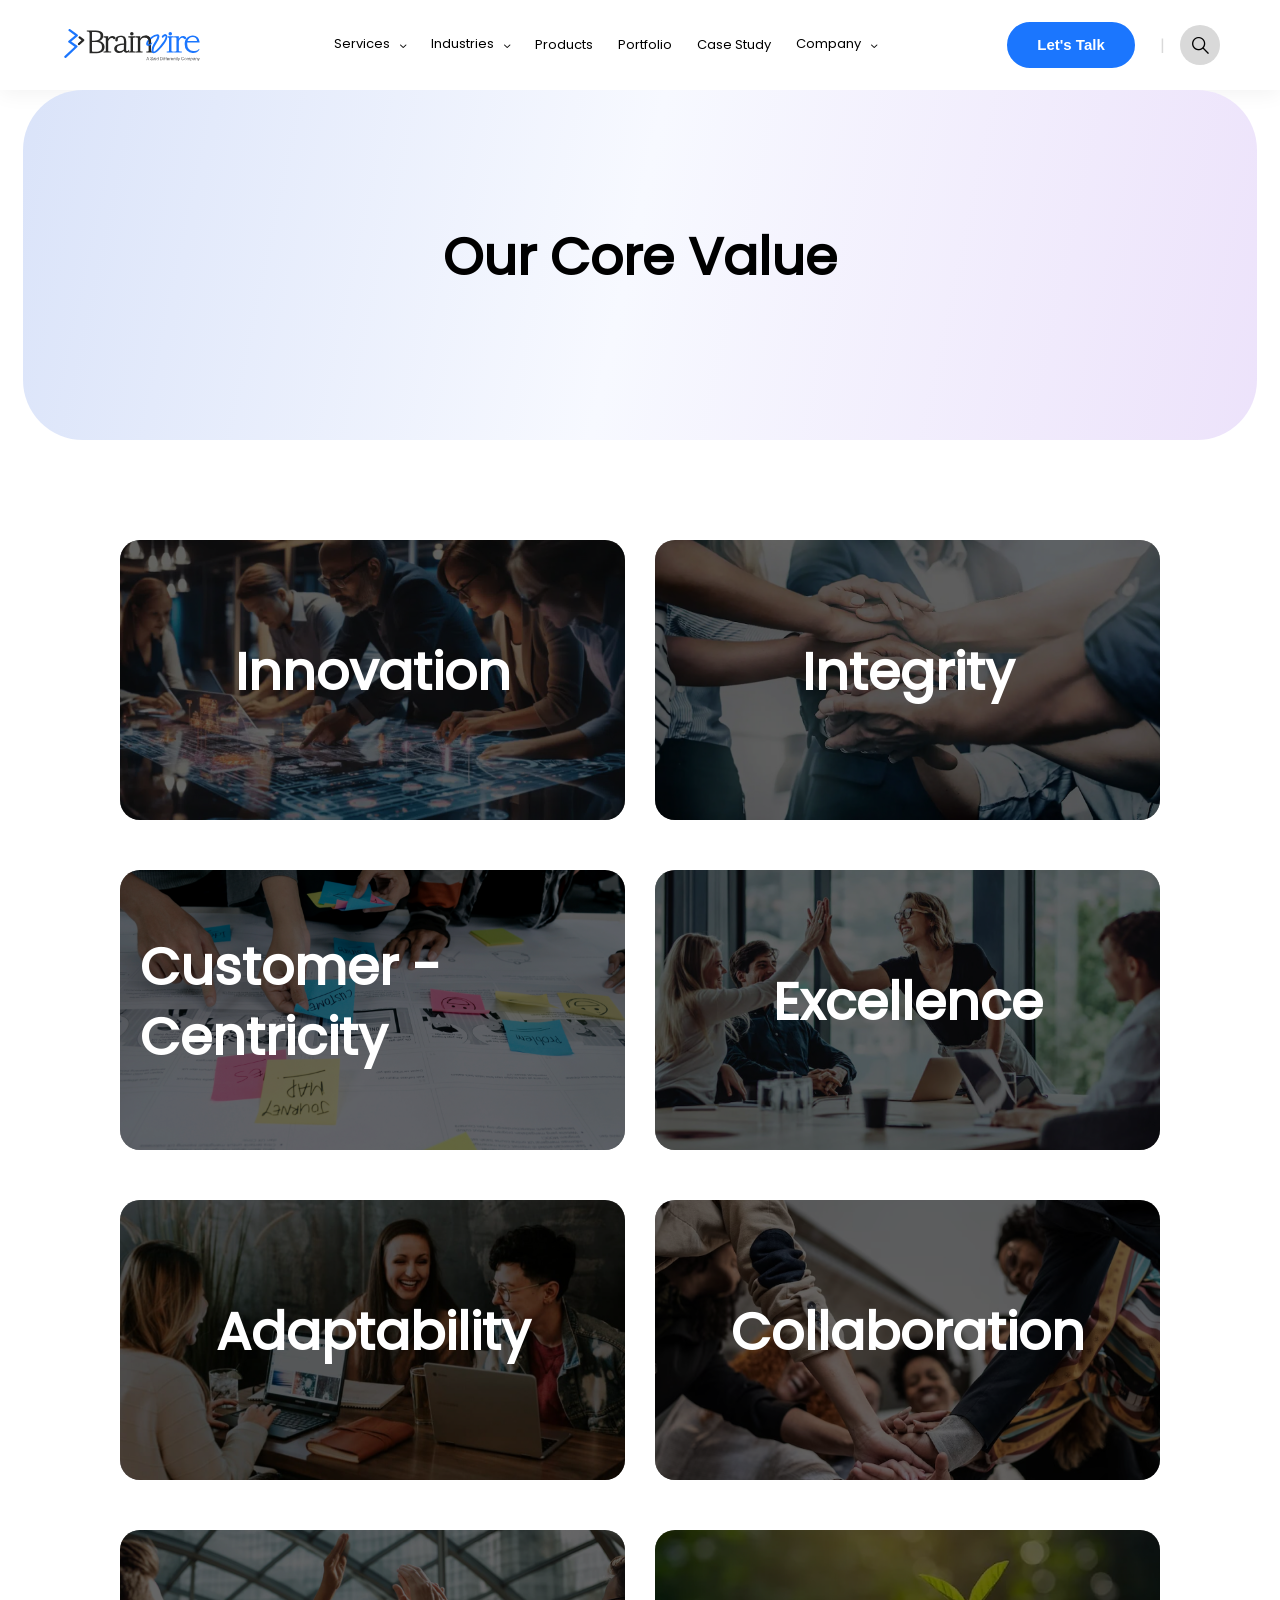
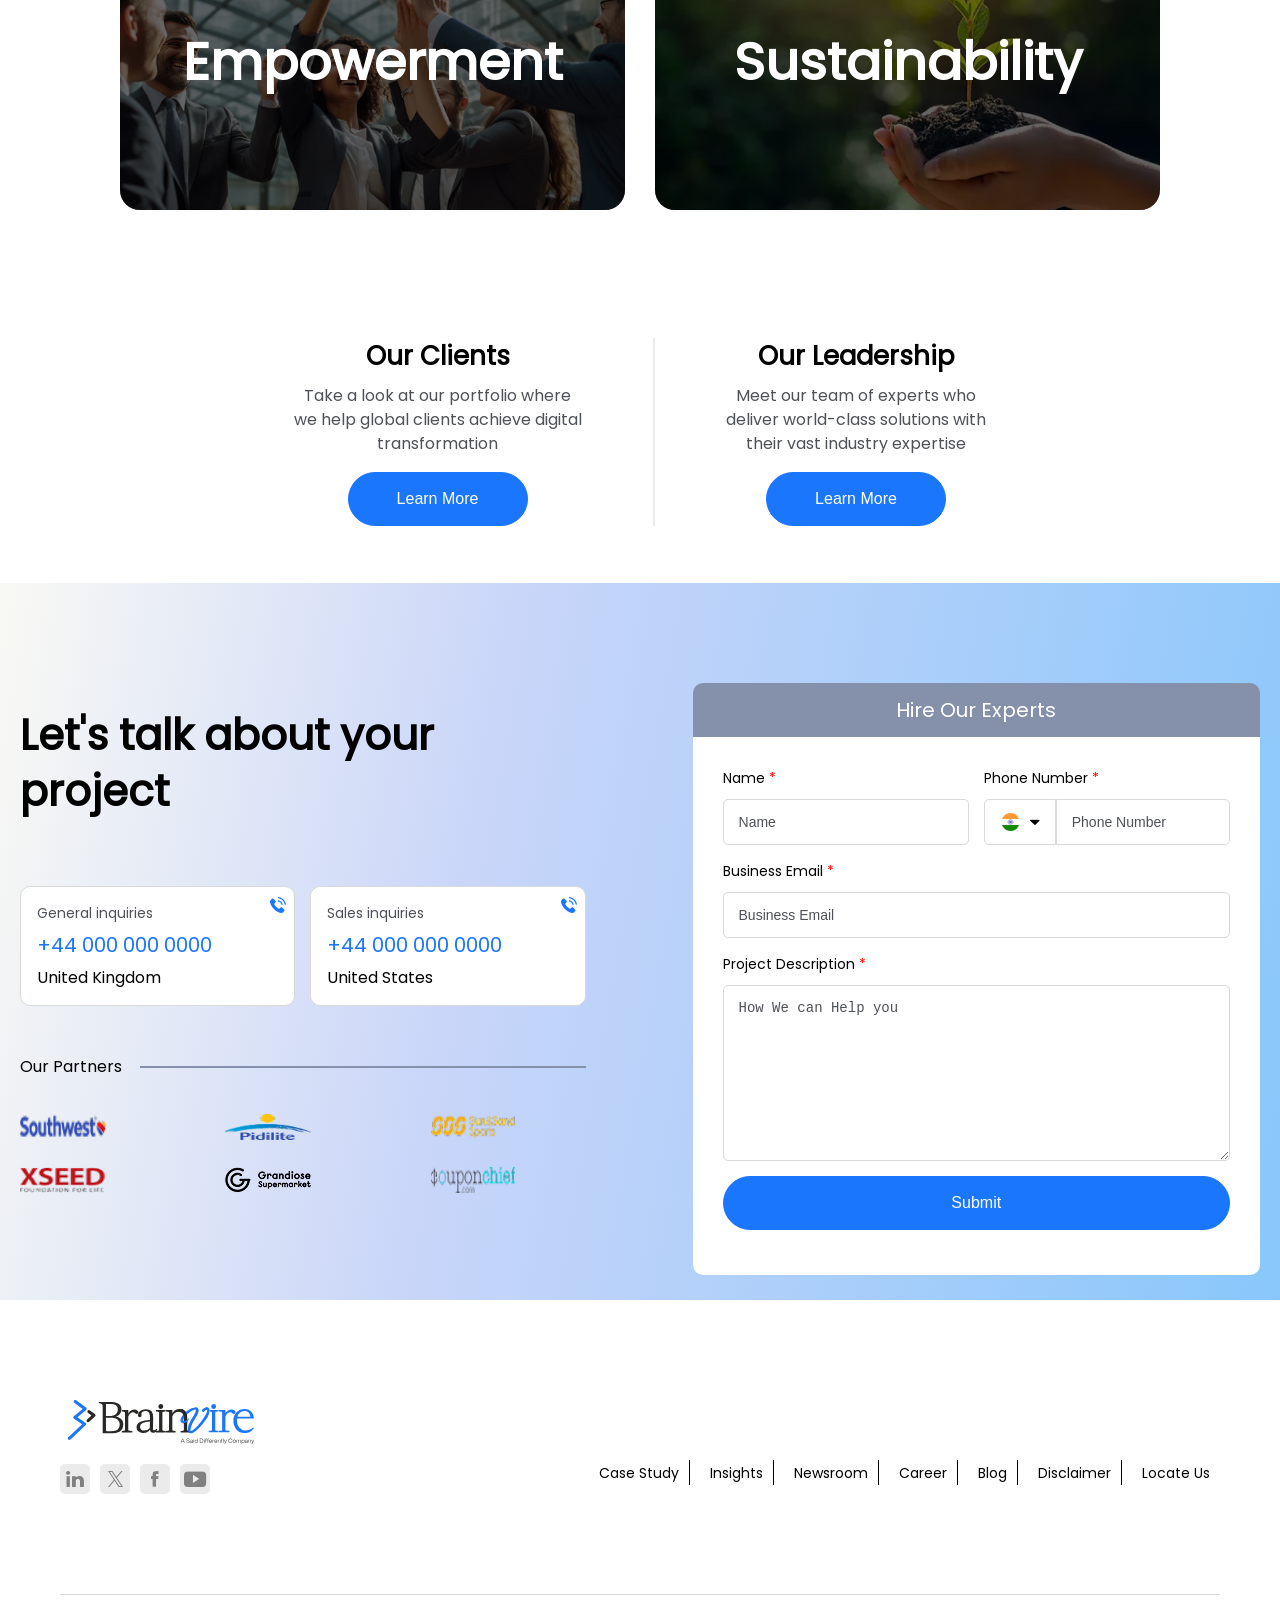
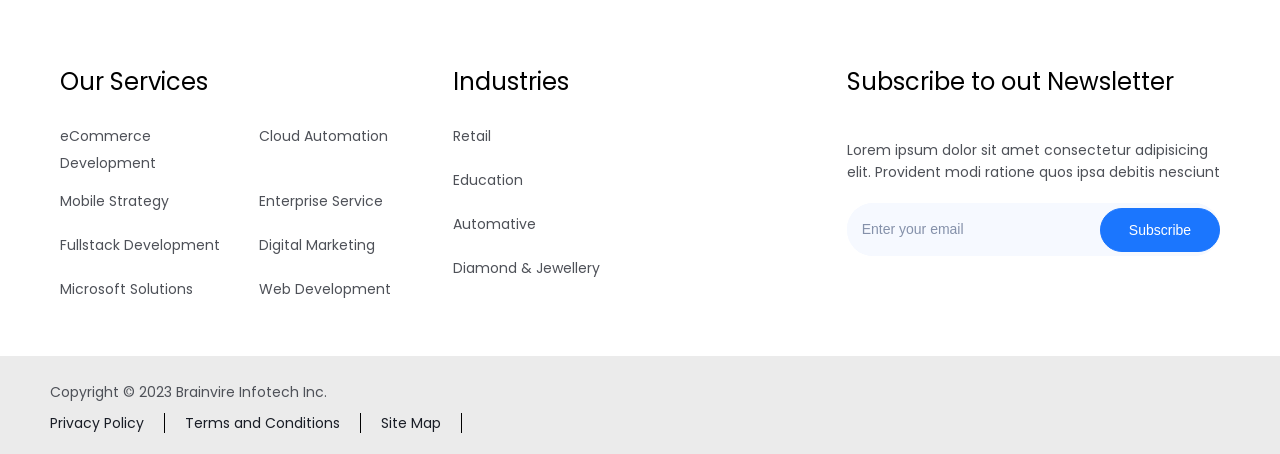
==== commit 21c756eb: "Footer Design using grid and service design using grid layout - [DONE]" ====
--- a/core-value-page/index.html
+++ b/core-value-page/index.html
@@ -605,7 +605,7 @@
             </div>
           </div>
           <div class="footer__inner__our-services">
-            <div class="footer__inner__our-services__item">
+            <div class="">
               <h6 class="footer__inner__our-services__item--heading">
                 Our Services
               </h6>
@@ -636,11 +636,13 @@
                 </li>
               </ul>
             </div>
-            <div class="footer__inner__our-services__item">
+            <div class="">
               <h6 class="footer__inner__our-services__item--heading">
                 Industries
               </h6>
-              <ul class="footer__inner__our-services__item__links footer__inner__our-services__item__links--desktop">
+              <ul
+                class="footer__inner__our-services__item__links footer__inner__our-services__item__links--desktop"
+              >
                 <li class="footer__inner__our-services__item__links--item">
                   <a href="#">Retail</a>
                 </li>
@@ -696,14 +698,18 @@
           </div>
         </div>
         <div class="footer__copy-right">
-          <p class="footer__copy-right--cp-text">
-            Copyright © 2023 Brainvire Infotech Inc.
-          </p>
-          <ul class="footer__copy-right__links">
-            <li class="footer__copy-right__links--item">Privacy Policy</li>
-            <li class="footer__copy-right__links--item">Terms and Conditions</li>
-            <li class="footer__copy-right__links--item">Site Map</li>
-          </ul>
+          <div class="container footer__copy-right__inner">
+            <p class="footer__copy-right--cp-text">
+              Copyright © 2023 Brainvire Infotech Inc.
+            </p>
+            <ul class="footer__copy-right__links">
+              <li class="footer__copy-right__links--item">Privacy Policy</li>
+              <li class="footer__copy-right__links--item">
+                Terms and Conditions
+              </li>
+              <li class="footer__copy-right__links--item">Site Map</li>
+            </ul>
+          </div>
         </div>
       </footer>
     </main>
--- a/core-value-page/assets/scss/main.css
+++ b/core-value-page/assets/scss/main.css
@@ -305,9 +305,24 @@
 .service-section {
   margin-bottom: 100px;
 }
+@media (min-width: 1200px) {
+  .service-section {
+    max-width: none;
+    padding: 0 120px;
+  }
+}
 .service-section__list {
   margin: 0;
   padding: 0;
+  display: grid;
+  grid-template-columns: repeat(1, 1fr);
+}
+@media (min-width: 1200px) {
+  .service-section__list {
+    display: grid;
+    grid-template-columns: repeat(2, 1fr);
+    gap: 30px;
+  }
 }
 .service-section__list__item {
   display: flex;
@@ -321,6 +336,12 @@
   cursor: pointer;
   z-index: 1;
   border-radius: 20px;
+}
+@media (min-width: 1200px) {
+  .service-section__list__item {
+    height: 280px;
+    background-color: #000000;
+  }
 }
 .service-section__list__item--bg-img {
   opacity: 0.4;
@@ -340,6 +361,14 @@
   font-weight: 600;
   color: #ffffff;
   opacity: 1;
+}
+@media (min-width: 1200px) {
+  .service-section__list__item--heading-txt {
+    font-size: 52px;
+    line-height: 70px;
+    opacity: 1;
+    padding: 20px;
+  }
 }
 .service-section__list__item__sub-item {
   display: flex;
@@ -376,30 +405,12 @@
   transform: translateY(0px);
   transition: 0.3s;
 }
-@media (min-width: 1200px) {
-  .service-section__list {
-    display: flex;
-    justify-content: space-between;
-    flex-wrap: wrap;
-    gap: 30px;
-  }
-  .service-section__list__item {
-    max-width: 555px;
-    height: 280px;
-    background-color: #000000;
-  }
-  .service-section__list__item--heading-txt {
-    font-size: 52px;
-    line-height: 70px;
-    opacity: 1;
-    padding: 20px;
-  }
-}
 
 .our-client {
   flex-direction: column;
   align-items: center;
   gap: 70px;
+  margin-bottom: 50px;
 }
 .our-client__item {
   display: flex;
@@ -408,7 +419,6 @@
   text-align: center;
   flex-direction: column;
   max-width: 335px;
-  margin-bottom: 50px;
 }
 .our-client__item--heading-txt {
   font-size: 26px;
@@ -471,8 +481,7 @@
 }
 @media (min-width: 1200px) {
   .lets-talk__inner__left {
-    padding-left: 120px;
-    padding-top: 125px;
+    padding-top: 0;
     width: auto;
   }
 }
@@ -486,6 +495,8 @@
     font-size: 42px;
     line-height: 56px;
     padding-bottom: 50px;
+    padding-top: 25px;
+    width: 99%;
   }
 }
 .lets-talk__inner__left__contact-list {
@@ -663,7 +674,7 @@
 }
 
 .footer__inner {
-  flex-direction: column;
+  display: block;
 }
 @media (min-width: 1200px) {
   .footer__inner {
@@ -706,30 +717,35 @@
   }
 }
 .footer__inner__our-services {
-  display: flex;
-  justify-content: space-between;
-  align-items: center;
-  flex-wrap: wrap;
+  display: grid;
+  grid-template-columns: 1fr 1fr;
   gap: 20px;
 }
 @media (min-width: 1200px) {
   .footer__inner__our-services {
     padding-top: 50px;
-    flex-wrap: nowrap;
-  }
+    grid-template-columns: repeat(3, 1fr);
+  }
+}
+.footer__inner__our-services__item {
+  grid-column: span 2/span 2;
 }
 @media (min-width: 1200px) {
   .footer__inner__our-services__item {
-    min-width: 35%;
+    grid-column: auto;
   }
 }
 .footer__inner__our-services__item--heading {
   font-size: 20px;
   line-height: 26px;
   font-weight: 500;
+  padding: 20px 0;
+  margin: 0;
 }
 @media (min-width: 1200px) {
   .footer__inner__our-services__item--heading {
+    font-size: 24px;
+    line-height: 34px;
     padding-bottom: 20px;
     margin: 0;
   }
@@ -739,6 +755,8 @@
   line-height: 22px;
   font-weight: 400;
   color: #4E5158;
+  padding: 20px 0;
+  margin: 0;
 }
 .footer__inner__our-services__item__input {
   display: flex;
@@ -837,6 +855,12 @@
   display: flex;
   justify-content: center;
   border-top: 1px solid #808080;
+}
+@media (min-width: 1200px) {
+  .footer__copy-right__inner {
+    flex-direction: column;
+    padding: 0;
+  }
 }
 .footer__copy-right__links {
   display: none;
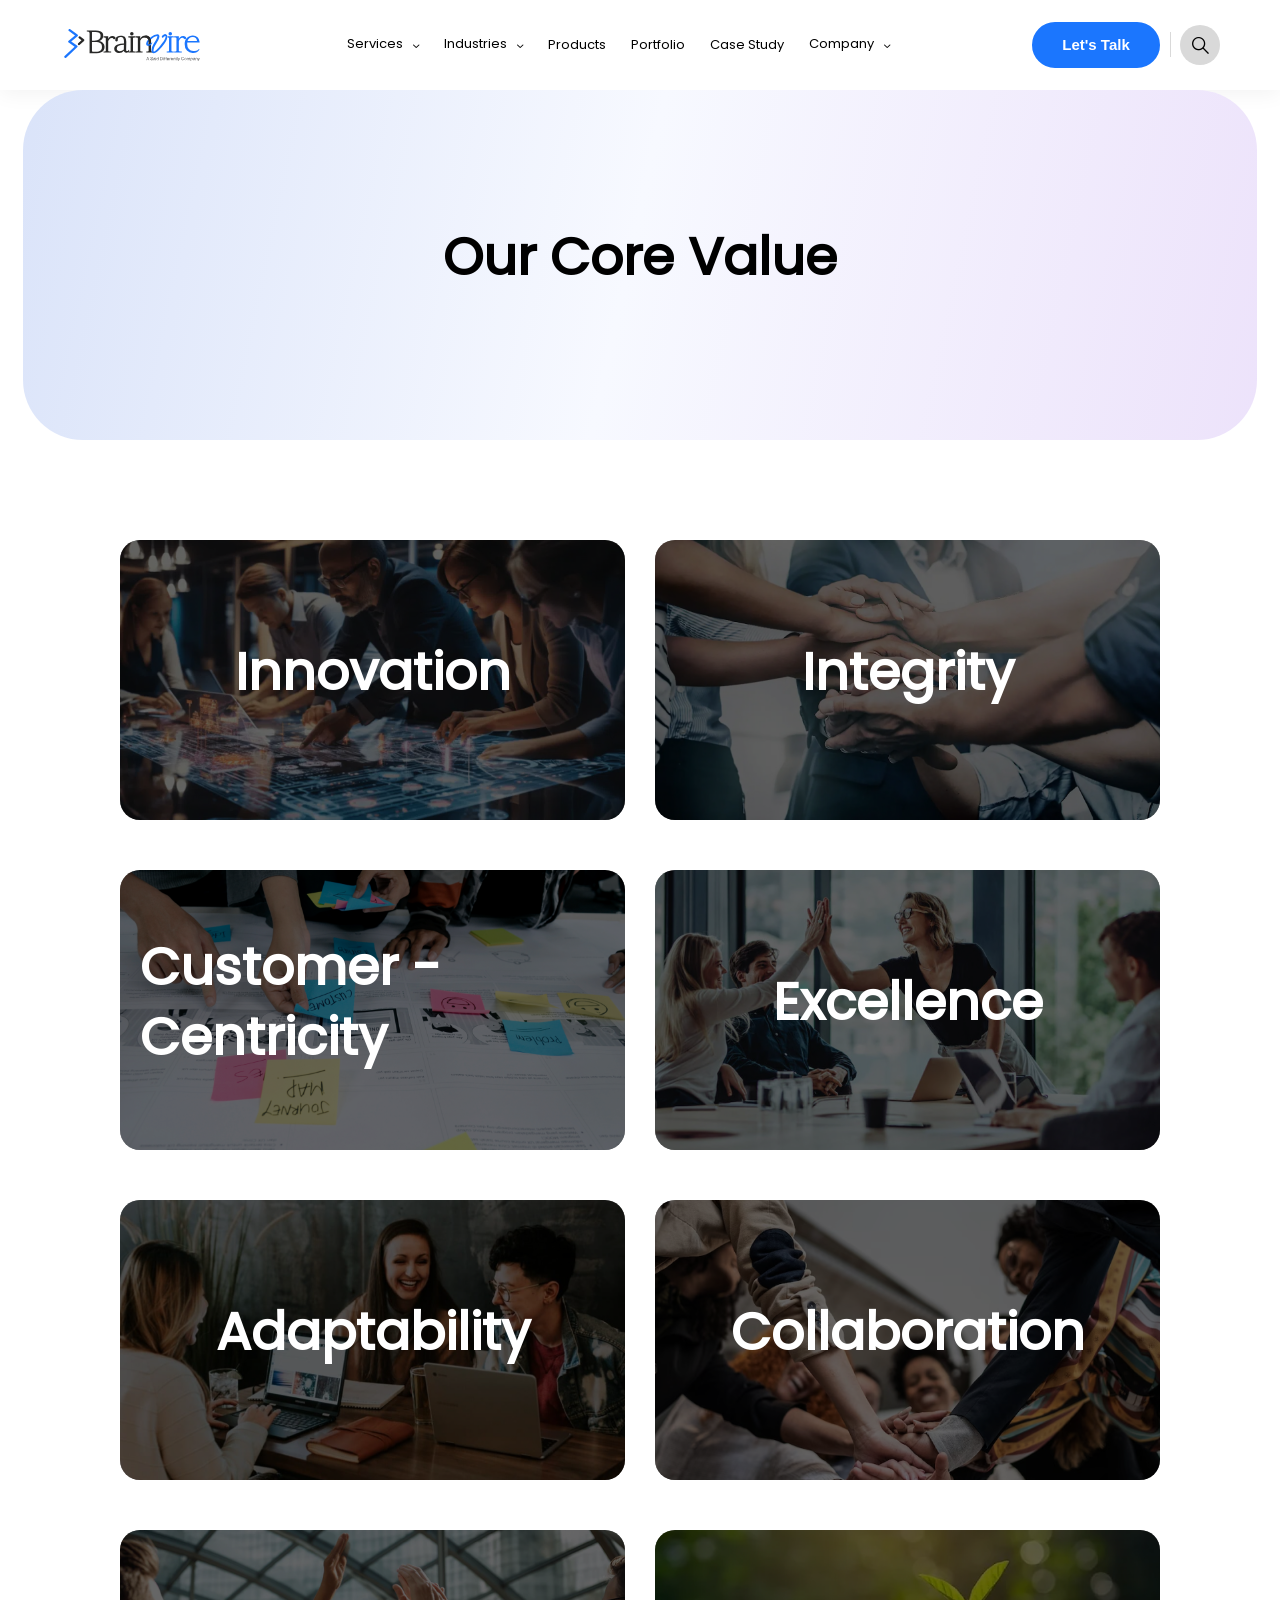
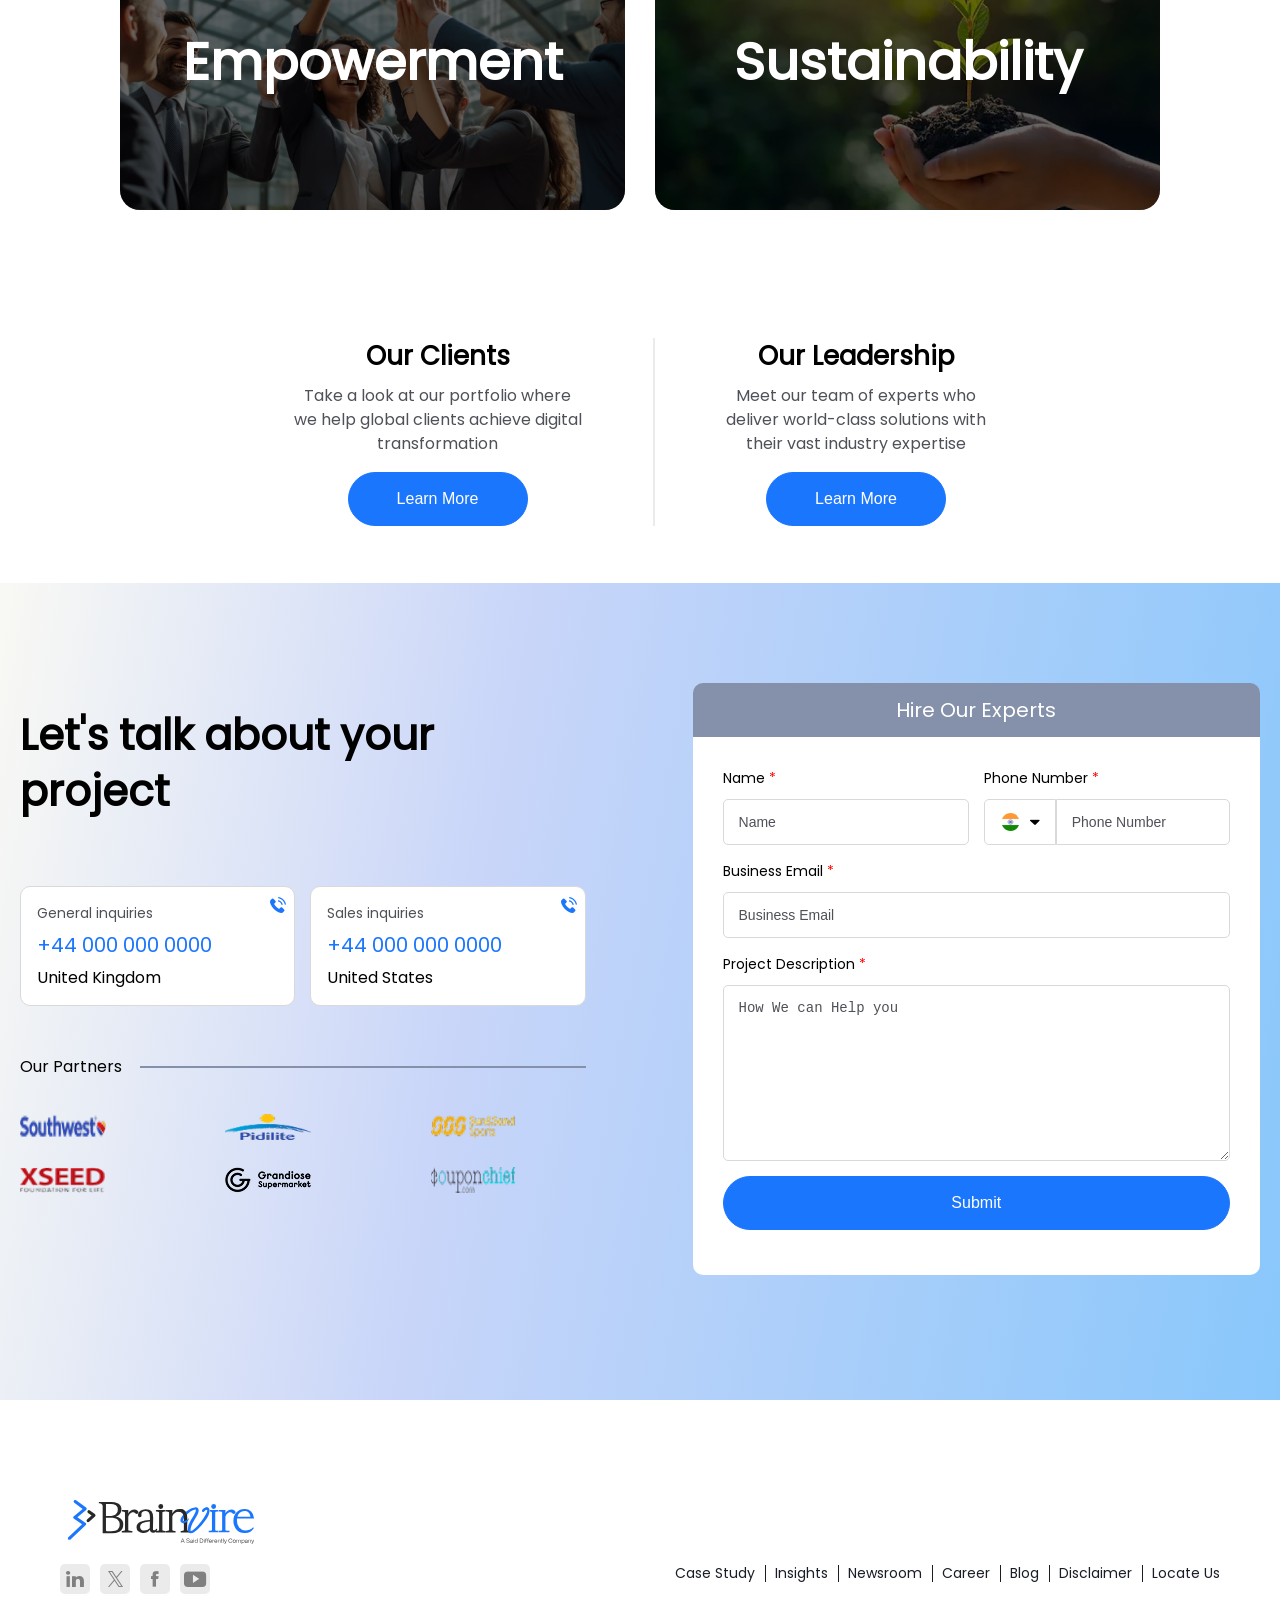
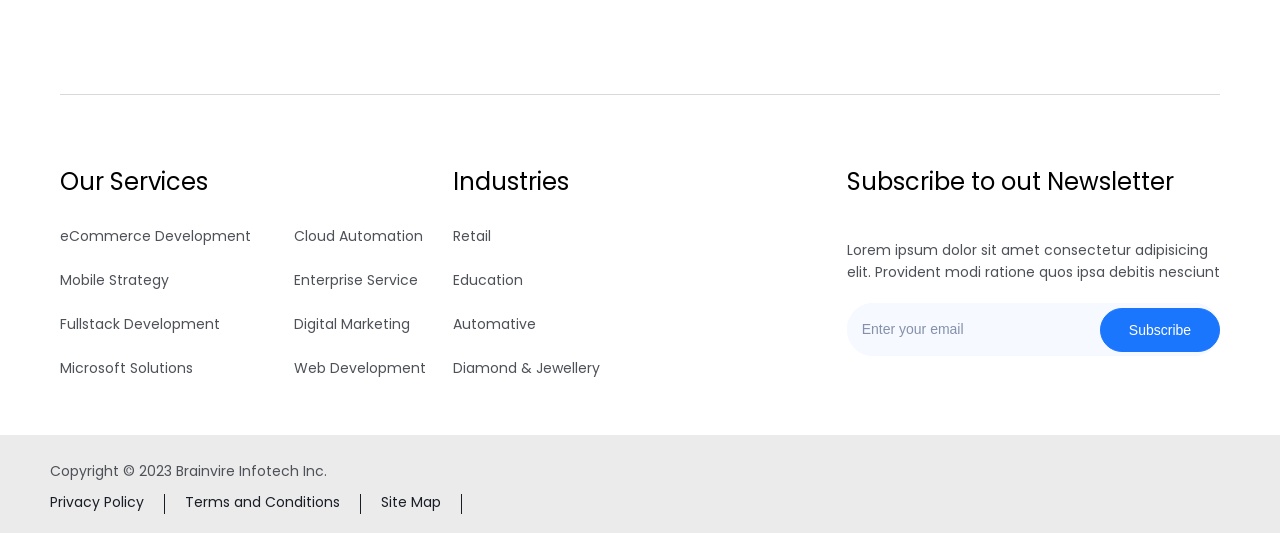
==== commit da0179fc: "Desktop & Mobile screen touch up with pixel design" ====
--- a/core-value-page/index.html
+++ b/core-value-page/index.html
@@ -2,6 +2,10 @@
   <head>
     <title>Leaning HTML</title>
     <link rel="stylesheet" href="assets/scss/main.css" />
+    <meta charset="UTF-8" />
+
+    <!-- Viewport for responsiveness -->
+    <meta name="viewport" content="width=device-width, initial-scale=1.0" />
   </head>
   <body>
     <main>
@@ -45,10 +49,13 @@
             </ul>
           </nav>
           <div class="header__search">
-            <button class="header__search--btn-lets-talk">Let's Talk</button>
-            <div class="header__search--pipe">|</div>
+            <div class="header__search__btn">
+              <button class="header__search--btn-lets-talk">Let's Talk</button>
+            </div>
+            <!-- <div class="header__search--pipe">|</div> -->
             <div class="header__search--icon">
               <span class="icon-search"></span>
+              <span class="icon-hamburger"></span>
             </div>
           </div>
         </div>
--- a/core-value-page/assets/scss/main.css
+++ b/core-value-page/assets/scss/main.css
@@ -96,7 +96,7 @@
 
 @font-face {
   font-family: "Poppins";
-  src: url("../fonts/Poppins/Poppins-Regular.ttf") format("truetype");
+  src: url("../fonts/Poppins/Poppins-Regular.ttf");
   font-weight: normal;
   font-style: normal;
   font-display: swap;
@@ -154,6 +154,10 @@
   content: "\e907";
 }
 
+.icon-hamburger:before {
+  content: "\e908";
+}
+
 .btn {
   width: 100%;
 }
@@ -201,6 +205,14 @@
   -o-object-fit: cover;
      object-fit: cover;
 }
+.header__main-menu {
+  display: none;
+}
+@media (min-width: 1200px) {
+  .header__main-menu {
+    display: block;
+  }
+}
 .header__main-menu__list {
   display: flex;
   align-items: center;
@@ -228,6 +240,12 @@
 .header__search {
   display: flex;
   align-items: center;
+  gap: 5px;
+}
+@media (min-width: 1200px) {
+  .header__search {
+    gap: 20px;
+  }
 }
 .header__search--btn-lets-talk {
   width: 128px;
@@ -241,15 +259,29 @@
   font-size: 15px;
   line-height: 20px;
   font-weight: 600;
-  margin-right: 25px;
 }
 .header__search--btn-lets-talk:hover {
   background-color: #ffffff;
   color: #1B76FE;
 }
-.header__search--pipe {
+.header__search__btn {
+  position: relative;
+}
+.header__search__btn::after {
+  display: none;
   color: #d9d9d9;
-  margin-right: 15px;
+}
+@media (min-width: 1200px) {
+  .header__search__btn::after {
+    content: "";
+    position: absolute;
+    background: #d9d9d9;
+    display: inline-block;
+    width: 1px;
+    height: 25px;
+    margin-left: 10px;
+    top: 10;
+  }
 }
 .header__search--icon {
   display: flex;
@@ -257,12 +289,32 @@
   align-items: center;
   height: 40px;
   width: 40px;
-  background: #d9d9d9;
-  border-radius: 50%;
+  border-radius: none;
+}
+@media (min-width: 1200px) {
+  .header__search--icon {
+    background: #d9d9d9;
+    border-radius: 50%;
+  }
 }
 .header__search--icon .icon-search:before {
   font-size: 17px;
   font-weight: normal;
+  display: none;
+}
+@media (min-width: 1200px) {
+  .header__search--icon .icon-search:before {
+    display: block;
+  }
+}
+.header__search--icon .icon-hamburger {
+  display: block;
+  font-size: 17px;
+}
+@media (min-width: 1200px) {
+  .header__search--icon .icon-hamburger {
+    display: none;
+  }
 }
 
 .banner-section {
@@ -470,7 +522,7 @@
 @media (min-width: 1200px) {
   .lets-talk__inner {
     flex-direction: row;
-    padding-top: 100px;
+    padding: 100px 0;
     gap: 107px;
     justify-content: center;
   }
@@ -567,6 +619,9 @@
   width: 100%;
   margin-bottom: 50px;
 }
+.lets-talk__inner__left__company li img {
+  max-width: 100%;
+}
 @media (min-width: 1200px) {
   .lets-talk__inner__left__company {
     display: none;
@@ -701,16 +756,26 @@
     display: flex;
     justify-content: space-between;
     gap: 20px;
-  }
-  .footer__inner__images__links__container--item {
-    border-right: 1px solid #000000;
-    padding-right: 10px;
+    position: relative;
+  }
+  .footer__inner__images__links__container--item::after {
+    position: absolute;
+    content: "";
+    height: 17px;
+    width: 1px;
+    background: #191D26;
+    margin: 0px 10px;
+    top: 5px;
   }
   .footer__inner__images__links__container--item:last-child {
     border: none;
   }
+  .footer__inner__images__links__container--item:last-child::after {
+    width: 0;
+  }
   .footer__inner__images__links__container--item a {
     text-decoration: none;
+    color: #191D26;
     font-size: 14px;
     line-height: 21px;
     font-weight: 400;
@@ -836,7 +901,7 @@
 @media (min-width: 1200px) {
   .footer__inner__our-services__item__links {
     display: grid;
-    grid-template-columns: 1fr 1fr;
+    grid-template-columns: 1.5fr 1fr;
     grid-column-gap: 25px;
     grid-row-gap: 10px;
   }
@@ -854,7 +919,10 @@
 .footer__copy-right {
   display: flex;
   justify-content: center;
-  border-top: 1px solid #808080;
+  border-top: 1px solid #EBEBEB;
+}
+.footer__copy-right__inner {
+  justify-content: center;
 }
 @media (min-width: 1200px) {
   .footer__copy-right__inner {
@@ -885,8 +953,9 @@
   .footer__copy-right__links--item::after {
     content: "";
     position: relative;
-    border-right: 1px solid black;
+    border-right: 1px solid #191D26;
     padding-right: 20px;
+    top: 2px;
   }
 }
 .footer__copy-right--cp-text {
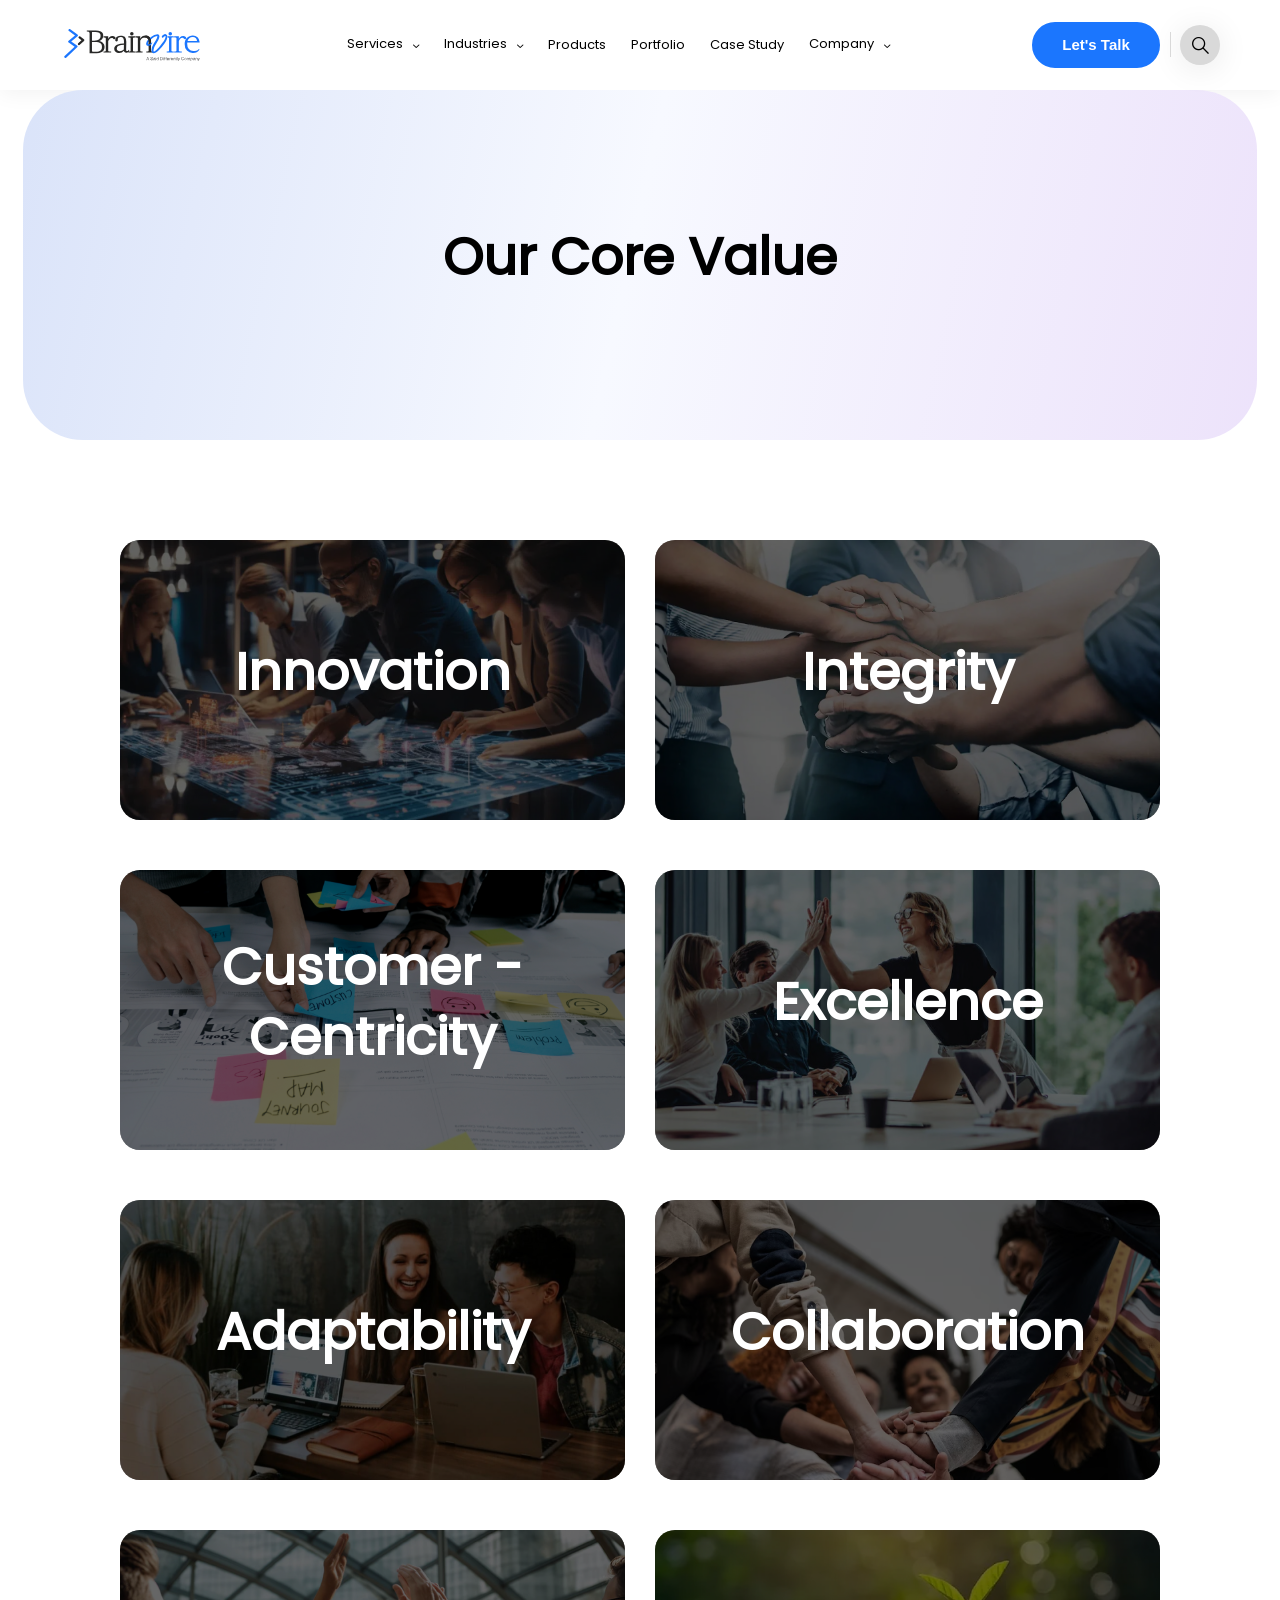
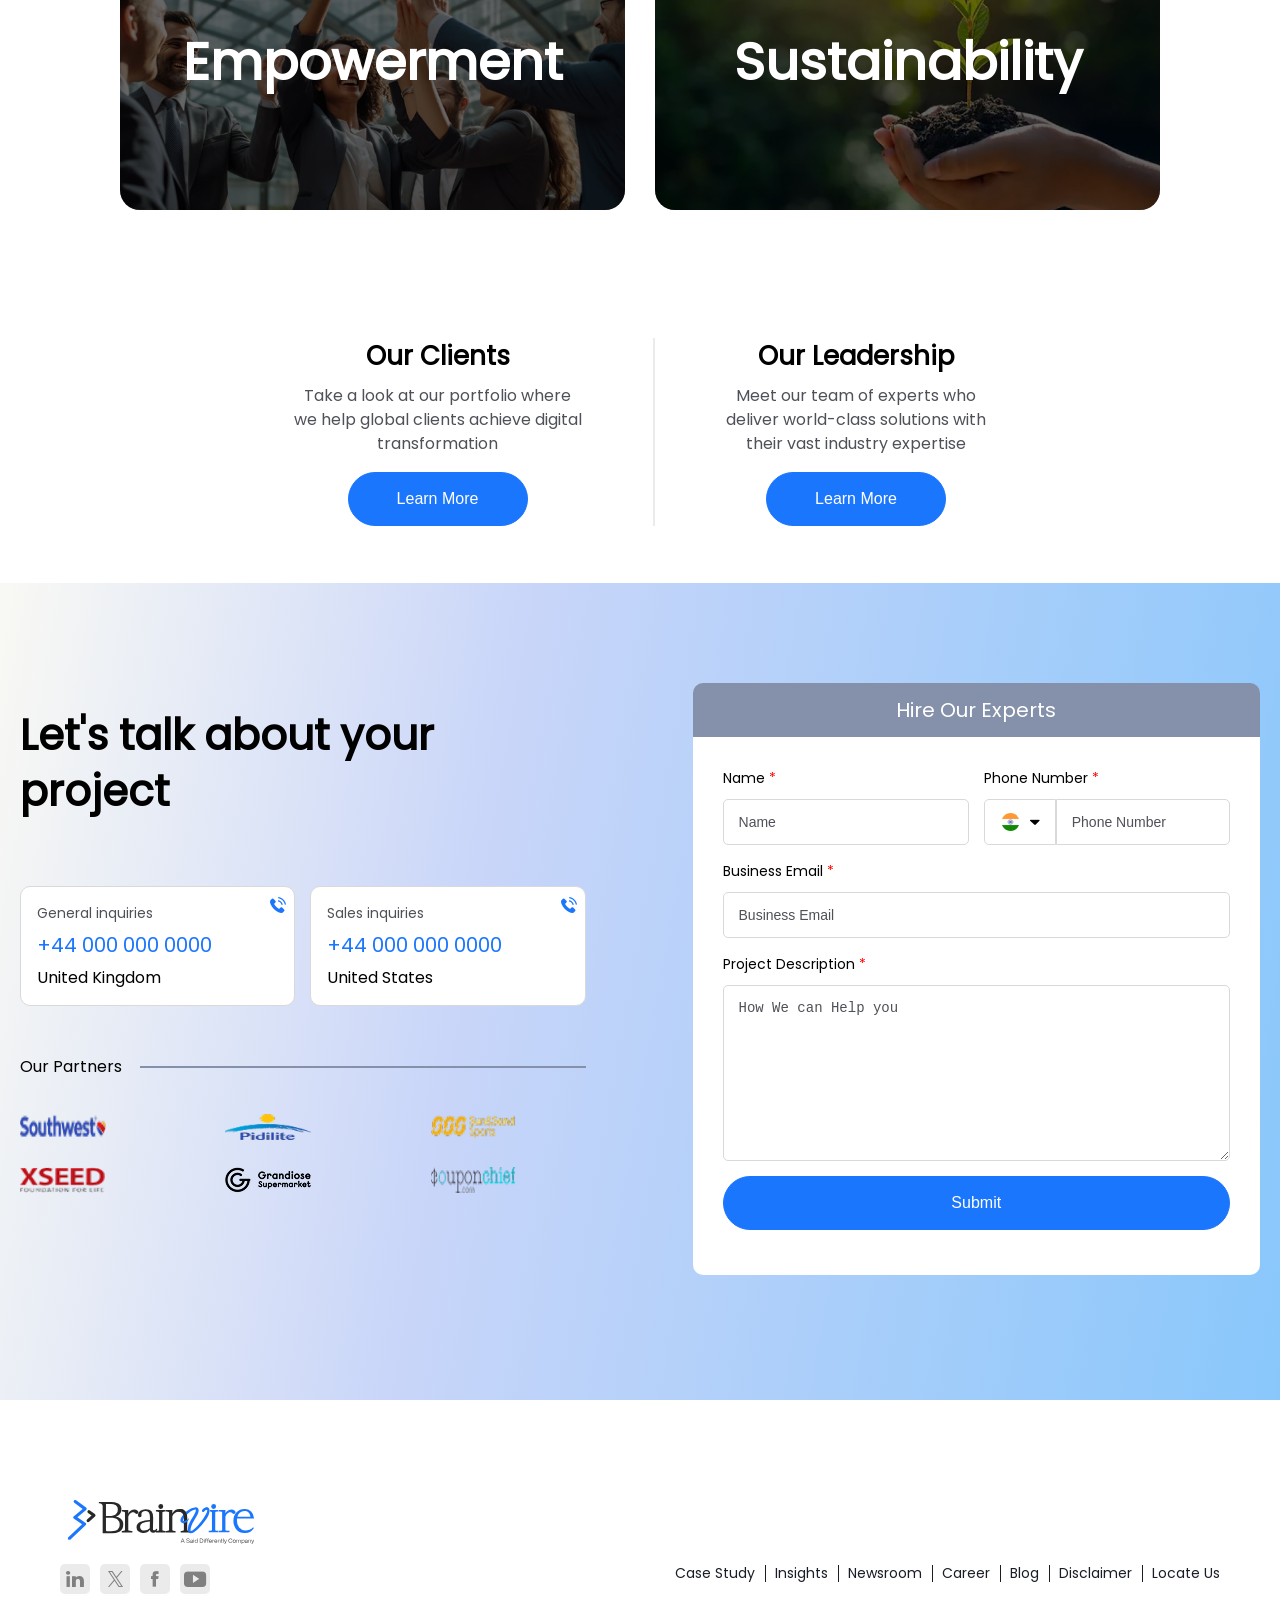
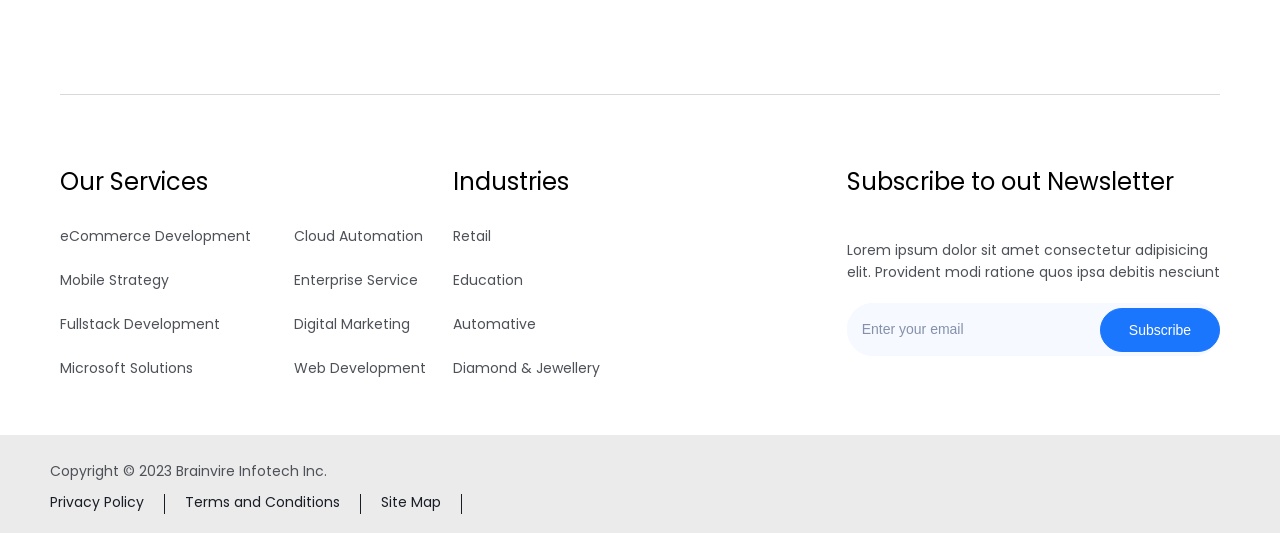
==== commit 83d526c5: "BV Header Desktop Sub menu design - [DONE]" ====
--- a/core-value-page/index.html
+++ b/core-value-page/index.html
@@ -26,6 +26,64 @@
                 <a href="#" class="header__main-menu__list--link"
                   >Services <span class="icon-drp"></span
                 ></a>
+                <div class="header__main-menu__list__sub-menu">
+                  <div>
+                    <ul class="header__main-menu__list__sub-menu__list">
+                      <li
+                        class="header__main-menu__list__sub-menu__list__item header__main-menu__list__sub-menu__list__item--active"
+                      >
+                        Ecommerce
+                      </li>
+                      <li class="header__main-menu__list__sub-menu__list__item">
+                        Adobe
+                      </li>
+                      <li class="header__main-menu__list__sub-menu__list__item">
+                        Mobile
+                      </li>
+                      <li class="header__main-menu__list__sub-menu__list__item">
+                        Fullstack
+                      </li>
+                      <li class="header__main-menu__list__sub-menu__list__item">
+                        AI & ML
+                      </li>
+                      <li class="header__main-menu__list__sub-menu__list__item">
+                        Microsoft
+                      </li>
+                      <li class="header__main-menu__list__sub-menu__list__item">
+                        Cloud Service
+                      </li>
+                      <li class="header__main-menu__list__sub-menu__list__item">
+                        Digital Transformation
+                      </li>
+                      <li class="header__main-menu__list__sub-menu__list__item">
+                        Digital Marketing
+                      </li>
+                      <li class="header__main-menu__list__sub-menu__list__item">
+                        Key Partners
+                      </li>
+                    </ul>
+                  </div>
+                  <div class="header__main-menu__list__sub-menu__right">
+                    <h2
+                      class="header__main-menu__list__sub-menu__right--heading"
+                    >
+                      Ecommerce
+                    </h2>
+                    <ul
+                      class="header__main-menu__list__sub-menu__right__item"
+                    >
+                      <li class="header__main-menu__list__sub-menu__right__item--link"><a href="#">Ecommerce Development</a></li>
+                      <li class="header__main-menu__list__sub-menu__right__item--link"><a href="#">Magento Development</a></li>
+                      <li class="header__main-menu__list__sub-menu__right__item--link"><a href="#">Shopify Development</a></li>
+                      <li class="header__main-menu__list__sub-menu__right__item--link"><a href="#">Odoo ERP Development</a></li>
+                      <li class="header__main-menu__list__sub-menu__right__item--link"><a href="#">BigCommerce Development</a></li>
+                      <li class="header__main-menu__list__sub-menu__right__item--link"><a href="#">WooCommerce Development</a></li>
+                      <li class="header__main-menu__list__sub-menu__right__item--link"><a href="#">CRM for eCommerce</a></li>
+                      <li class="header__main-menu__list__sub-menu__right__item--link"><a href="#">Mobile Commerce</a></li>
+                    </ul>
+                    
+                  </div>
+                </div>
               </li>
               <li class="header__main-menu__list--item">
                 <a href="#" class="header__main-menu__list--link"
--- a/core-value-page/assets/scss/main.css
+++ b/core-value-page/assets/scss/main.css
@@ -85,7 +85,7 @@
 h1, h2, h3, h4, h5, h6, section, p {
   margin: 0;
   padding: 0;
-  margin-bottom: 1rem;
+  margin-bottom: 16px;
 }
 
 ul, li {
@@ -190,7 +190,7 @@
   justify-content: space-between;
   height: 90px;
   width: 100%;
-  box-shadow: 0 0.25rem 1.25rem rgba(0, 0, 0, 0.051);
+  box-shadow: 0 4px 20px rgba(0, 0, 0, 0.051);
   background-color: #ffffff;
 }
 .header__container {
@@ -198,6 +198,7 @@
   justify-content: space-between;
   align-items: center;
   width: 100%;
+  position: relative;
 }
 .header--logo {
   height: 32px;
@@ -218,16 +219,114 @@
   align-items: center;
   gap: 25px;
 }
+.header__main-menu__list:hover .header__main-menu__list__sub-menu {
+  visibility: visible;
+  transform: translateY(0px);
+  transition-duration: 0.3s;
+}
+.header__main-menu__list__sub-menu {
+  visibility: hidden;
+  display: none;
+}
+@media (min-width: 1200px) {
+  .header__main-menu__list__sub-menu {
+    visibility: hidden;
+    transform: translateY(-20px);
+    transition-duration: 0.3s;
+    display: flex;
+    box-shadow: 0 4px 20px rgba(0, 0, 0, 0.051);
+    position: absolute;
+    top: 72px;
+    z-index: 2;
+    background-color: #ffffff;
+    width: 100%;
+    justify-content: flex-start;
+    padding: 56px 54px;
+    left: 20;
+    border: 1px solid #d9d9d9;
+    border-top: 0;
+    border-bottom-left-radius: 18px;
+    border-bottom-right-radius: 18px;
+    max-width: 1146px;
+  }
+}
+@media (min-width: 1200px) {
+  .header__main-menu__list__sub-menu__list {
+    display: flex;
+    align-items: flex-start;
+    flex-direction: column;
+    gap: 15px;
+    border-right: 1px solid #D9D9D9;
+    padding-right: 45px;
+  }
+}
+@media (min-width: 1200px) {
+  .header__main-menu__list__sub-menu__list__item {
+    display: flex;
+    justify-content: flex-start;
+    align-items: center;
+    font-size: 14px;
+    line-height: 25px;
+    font-weight: 400;
+    color: #000000;
+    padding: 0px 16px;
+    opacity: 0.5;
+    cursor: pointer;
+  }
+  .header__main-menu__list__sub-menu__list__item--active {
+    width: 100%;
+    background-color: #1B76FE;
+    border-radius: 5px;
+    height: 38px;
+    font-weight: 500;
+    color: #ffffff;
+    opacity: 1;
+  }
+}
+@media (min-width: 1200px) {
+  .header__main-menu__list__sub-menu__right {
+    padding-left: 45px;
+  }
+}
+@media (min-width: 1200px) {
+  .header__main-menu__list__sub-menu__right--heading {
+    font-size: 14px;
+    line-height: 25px;
+    font-weight: 600;
+    color: #1B76FE;
+    display: flex;
+    align-items: center;
+    gap: 10px;
+    padding-bottom: 36px;
+    margin: 0;
+  }
+  .header__main-menu__list__sub-menu__right--heading::after {
+    content: "";
+    background: #1B76FE;
+    opacity: 0.3;
+    height: 1px;
+    width: 100%;
+  }
+}
+@media (min-width: 1200px) {
+  .header__main-menu__list__sub-menu__right__item {
+    display: grid;
+    grid-template-columns: repeat(3, 1fr);
+    row-gap: 30px;
+  }
+}
+@media (min-width: 1200px) {
+  .header__main-menu__list__sub-menu__right__item--link a {
+    text-decoration: none;
+    cursor: pointer;
+    font-size: 14px;
+    line-height: 25px;
+    font-weight: 400;
+  }
+}
 .header__main-menu__list--item {
   display: flex;
   align-items: center;
-  font-size: 13px;
-  line-height: 52px;
-  font-weight: 500;
-  cursor: pointer;
-}
-.header__main-menu__list--item:hover {
-  color: #1B76FE;
 }
 .header__main-menu__list--item .icon-drp {
   padding-left: 7px;
@@ -235,7 +334,14 @@
   line-height: 52px;
 }
 .header__main-menu__list--link {
+  font-size: 13px;
+  line-height: 52px;
+  font-weight: 500;
   text-decoration: none;
+}
+.header__main-menu__list--link:hover {
+  cursor: pointer;
+  color: #1B76FE;
 }
 .header__search {
   display: flex;
@@ -287,13 +393,17 @@
   display: flex;
   justify-content: center;
   align-items: center;
-  height: 40px;
-  width: 40px;
-  border-radius: none;
+  height: 30px;
+  width: 30px;
+  border-radius: 3px;
+  background: #ffffff;
+  box-shadow: 0 4px 33px rgba(0, 0, 0, 0.09);
 }
 @media (min-width: 1200px) {
   .header__search--icon {
     background: #d9d9d9;
+    height: 40px;
+    width: 40px;
     border-radius: 50%;
   }
 }
@@ -413,13 +523,14 @@
   font-weight: 600;
   color: #ffffff;
   opacity: 1;
+  padding: 20px;
+  text-align: center;
 }
 @media (min-width: 1200px) {
   .service-section__list__item--heading-txt {
     font-size: 52px;
     line-height: 70px;
     opacity: 1;
-    padding: 20px;
   }
 }
 .service-section__list__item__sub-item {
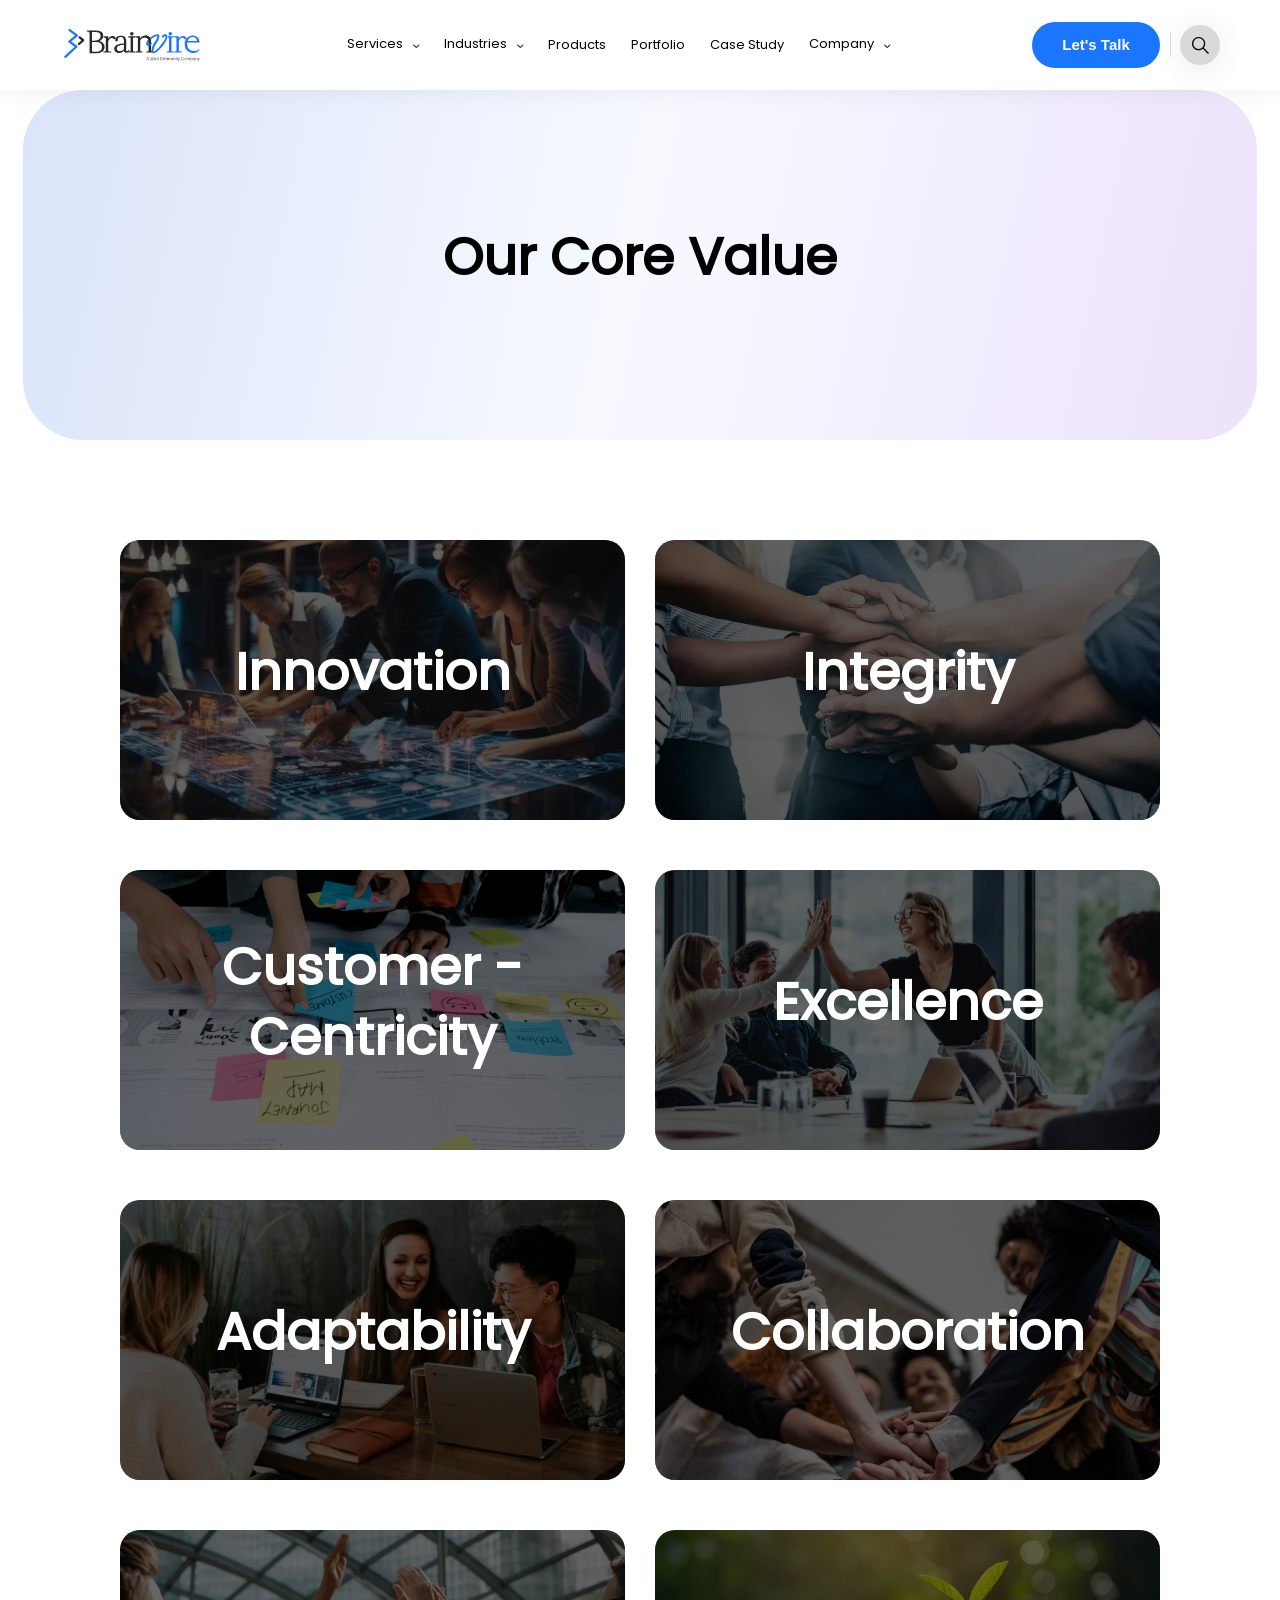
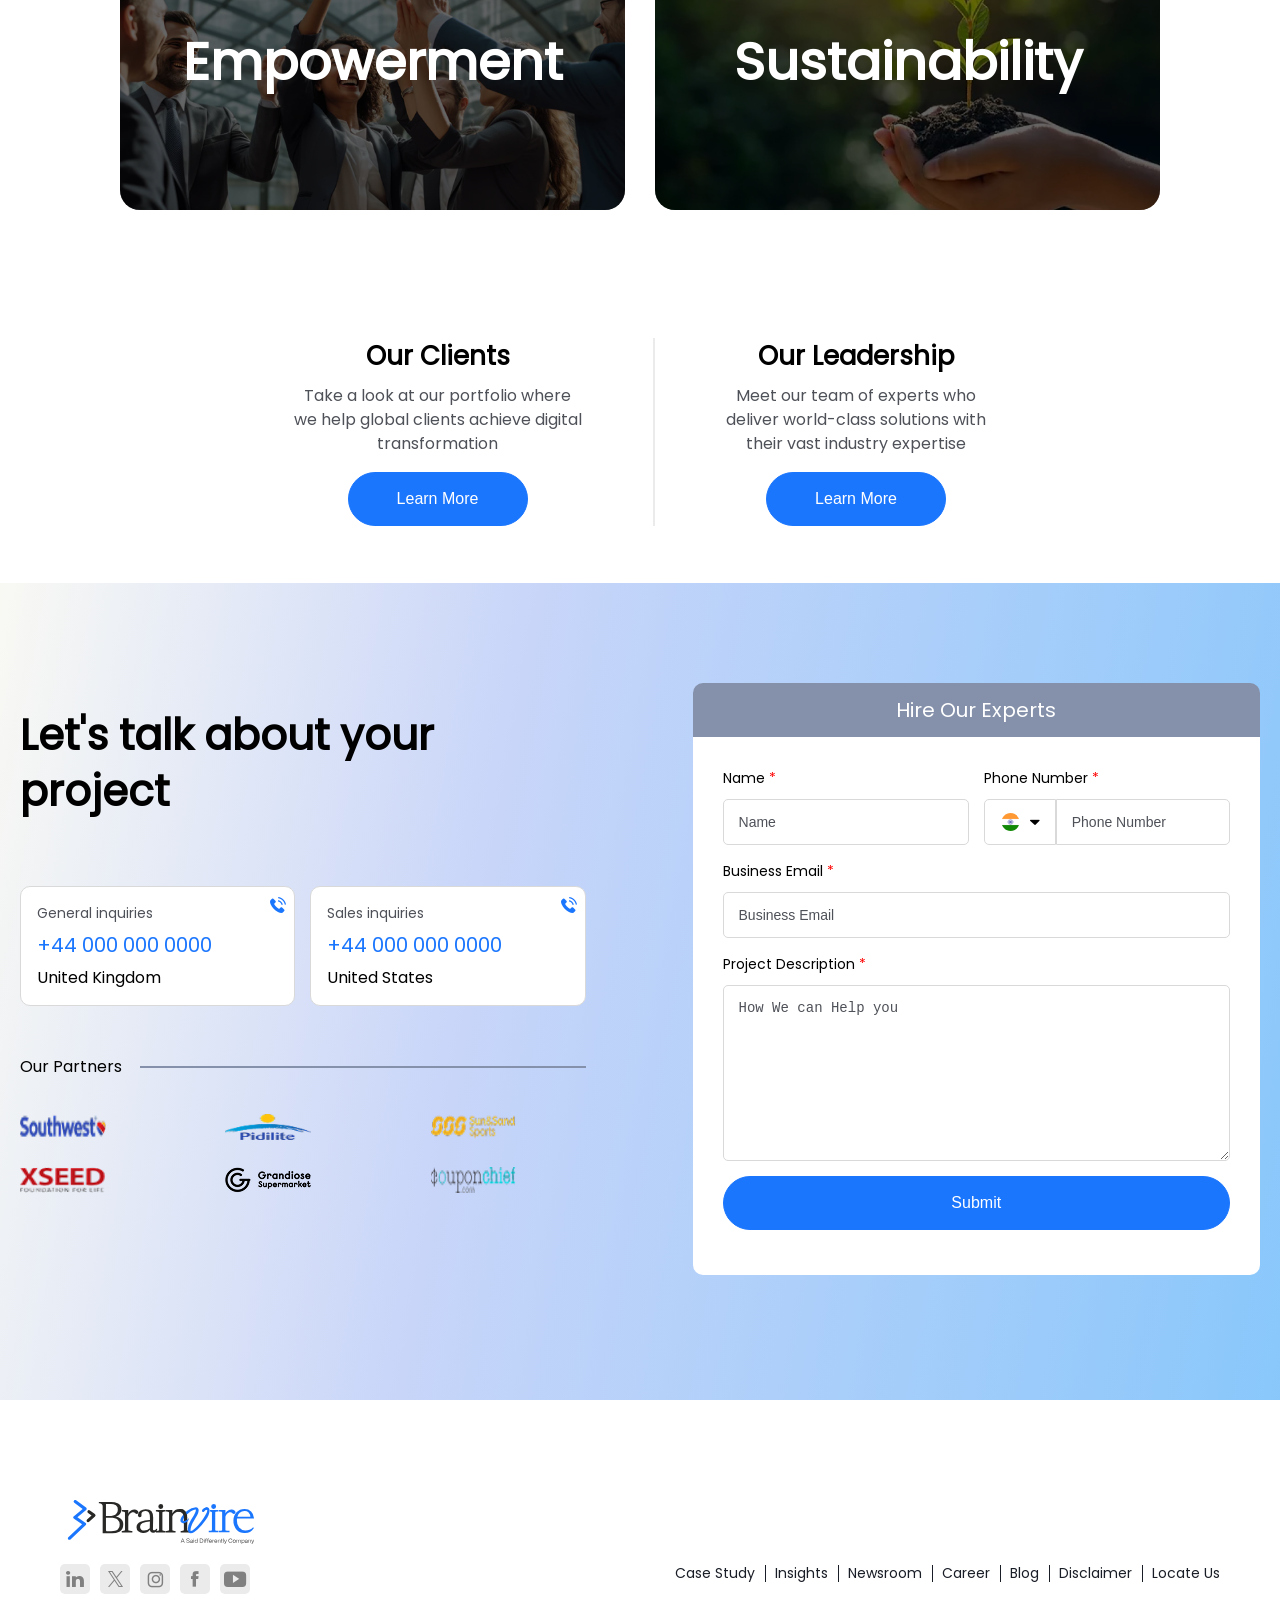
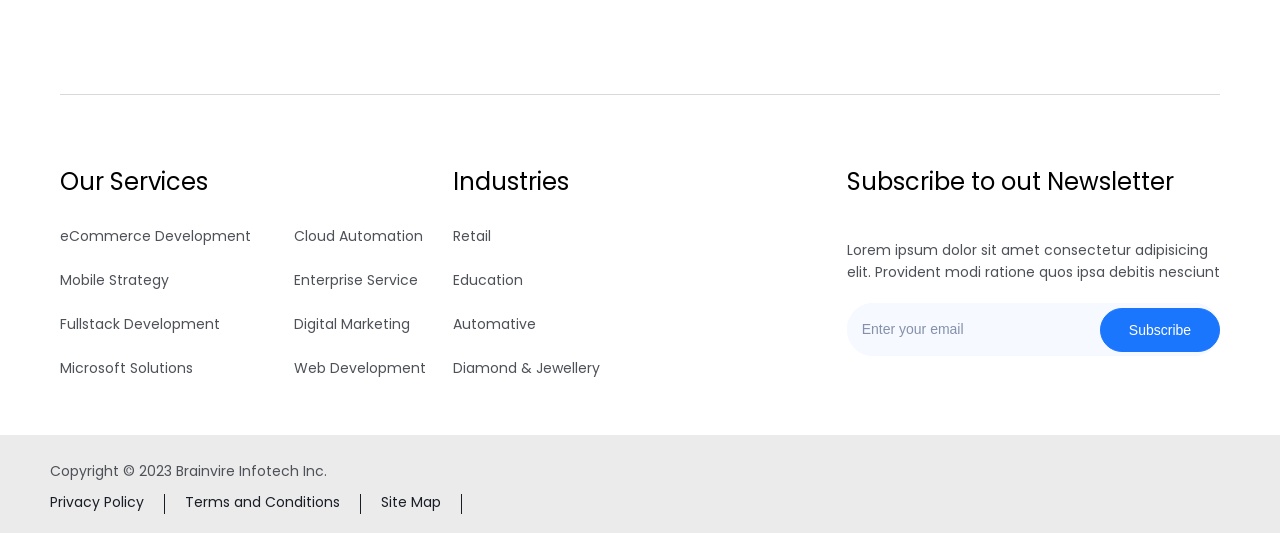
==== commit 3e42a386: "Header Mobile & Desktop menu design - [DONE]" ====
--- a/core-value-page/index.html
+++ b/core-value-page/index.html
@@ -6,6 +6,16 @@
 
     <!-- Viewport for responsiveness -->
     <meta name="viewport" content="width=device-width, initial-scale=1.0" />
+    <script type="text/javascript">
+      function menuClick() {
+        const nodeElement = document.getElementById("menu-item");
+        if (nodeElement.classList.contains("header__main-menu__mobile")) {
+          nodeElement.classList.remove("header__main-menu__mobile");
+        } else {
+          nodeElement.classList.add("header__main-menu__mobile");
+        }
+      }
+    </script>
   </head>
   <body>
     <main>
@@ -20,12 +30,15 @@
               alt="Logo"
             />
           </div>
-          <nav class="header__main-menu">
+          <!-- For Mobile screen Toggle a this class: header__main-menu__mobile -->
+          <nav class="header__main-menu" id="menu-item">
             <ul class="header__main-menu__list">
               <li class="header__main-menu__list--item">
                 <a href="#" class="header__main-menu__list--link"
                   >Services <span class="icon-drp"></span
                 ></a>
+                <!-- This Span Tag only add for mobile -->
+                <span class="header__main-menu__list--item icon-drp"></span>
                 <div class="header__main-menu__list__sub-menu">
                   <div>
                     <ul class="header__main-menu__list__sub-menu__list">
@@ -64,24 +77,60 @@
                     </ul>
                   </div>
                   <div class="header__main-menu__list__sub-menu__right">
-                    <h2
-                      class="header__main-menu__list__sub-menu__right--heading"
-                    >
-                      Ecommerce
-                    </h2>
-                    <ul
-                      class="header__main-menu__list__sub-menu__right__item"
-                    >
-                      <li class="header__main-menu__list__sub-menu__right__item--link"><a href="#">Ecommerce Development</a></li>
-                      <li class="header__main-menu__list__sub-menu__right__item--link"><a href="#">Magento Development</a></li>
-                      <li class="header__main-menu__list__sub-menu__right__item--link"><a href="#">Shopify Development</a></li>
-                      <li class="header__main-menu__list__sub-menu__right__item--link"><a href="#">Odoo ERP Development</a></li>
-                      <li class="header__main-menu__list__sub-menu__right__item--link"><a href="#">BigCommerce Development</a></li>
-                      <li class="header__main-menu__list__sub-menu__right__item--link"><a href="#">WooCommerce Development</a></li>
-                      <li class="header__main-menu__list__sub-menu__right__item--link"><a href="#">CRM for eCommerce</a></li>
-                      <li class="header__main-menu__list__sub-menu__right__item--link"><a href="#">Mobile Commerce</a></li>
-                    </ul>
-                    
+                    <div>
+                      <h2
+                        class="header__main-menu__list__sub-menu__right--heading"
+                      >
+                        Ecommerce
+                      </h2>
+                      <ul class="header__main-menu__list__sub-menu__right__item">
+                        <li
+                          class="header__main-menu__list__sub-menu__right__item--link"
+                        >
+                          <a href="#">Ecommerce Development</a>
+                        </li>
+                        <li
+                          class="header__main-menu__list__sub-menu__right__item--link"
+                        >
+                          <a href="#">Magento Development</a>
+                        </li>
+                        <li
+                          class="header__main-menu__list__sub-menu__right__item--link"
+                        >
+                          <a href="#">Shopify Development</a>
+                        </li>
+                        <li
+                          class="header__main-menu__list__sub-menu__right__item--link"
+                        >
+                          <a href="#">Odoo ERP Development</a>
+                        </li>
+                        <li
+                          class="header__main-menu__list__sub-menu__right__item--link"
+                        >
+                          <a href="#">BigCommerce Development</a>
+                        </li>
+                        <li
+                          class="header__main-menu__list__sub-menu__right__item--link"
+                        >
+                          <a href="#">WooCommerce Development</a>
+                        </li>
+                        <li
+                          class="header__main-menu__list__sub-menu__right__item--link"
+                        >
+                          <a href="#">CRM for eCommerce</a>
+                        </li>
+                        <li
+                          class="header__main-menu__list__sub-menu__right__item--link"
+                        >
+                          <a href="#">Mobile Commerce</a>
+                        </li>
+                      </ul>
+
+                    </div>
+                    <div class="header__main-menu__list__sub-menu__right--search">
+                      <input type="text" class="form-control form-control__input" placeholder="Type here what you're looking for" name="Search" />
+                      <span class="icon-search" />
+                    </div>
                   </div>
                 </div>
               </li>
@@ -89,6 +138,8 @@
                 <a href="#" class="header__main-menu__list--link"
                   >Industries <span class="icon-drp"></span
                 ></a>
+                <!-- This Span Tag only add for mobile -->
+                <span class="header__main-menu__list--item icon-drp"></span>
               </li>
               <li class="header__main-menu__list--item">
                 <a href="#" class="header__main-menu__list--link">Products</a>
@@ -103,6 +154,8 @@
                 <a href="#" class="header__main-menu__list--link"
                   >Company <span class="icon-drp"></span
                 ></a>
+                <!-- This Span Tag only add for mobile -->
+                <span class="header__main-menu__list--item icon-drp"></span>
               </li>
             </ul>
           </nav>
@@ -110,10 +163,9 @@
             <div class="header__search__btn">
               <button class="header__search--btn-lets-talk">Let's Talk</button>
             </div>
-            <!-- <div class="header__search--pipe">|</div> -->
             <div class="header__search--icon">
               <span class="icon-search"></span>
-              <span class="icon-hamburger"></span>
+              <span class="icon-hamburger" onclick="menuClick()"></span>
             </div>
           </div>
         </div>
@@ -636,6 +688,9 @@
                   class="icon-twitter footer__inner__our-services__item__social-icon--item"
                 ></span>
                 <span
+                  class="icon-instagram footer__inner__our-services__item__social-icon--item"
+                ></span>
+                <span
                   class="icon-facebook footer__inner__our-services__item__social-icon--item"
                 ></span>
                 <span
@@ -752,6 +807,9 @@
                     class="icon-twitter footer__inner__our-services__item__social-icon--item"
                   ></span>
                   <span
+                    class="icon-instagram footer__inner__our-services__item__social-icon--item"
+                  ></span>
+                  <span
                     class="icon-facebook footer__inner__our-services__item__social-icon--item"
                   ></span>
                   <span
--- a/core-value-page/assets/scss/main.css
+++ b/core-value-page/assets/scss/main.css
@@ -64,6 +64,10 @@
   margin-left: auto;
   margin-right: auto;
   padding: 0 20px;
+}
+
+main {
+  padding-top: 90px;
 }
 
 body {
@@ -154,6 +158,10 @@
   content: "\e907";
 }
 
+.icon-instagram:before {
+  content: "\ea92";
+}
+
 .icon-hamburger:before {
   content: "\e908";
 }
@@ -192,6 +200,9 @@
   width: 100%;
   box-shadow: 0 4px 20px rgba(0, 0, 0, 0.051);
   background-color: #ffffff;
+  position: fixed;
+  top: 0;
+  z-index: 111;
 }
 .header__container {
   display: flex;
@@ -206,27 +217,40 @@
   -o-object-fit: cover;
      object-fit: cover;
 }
-.header__main-menu {
-  display: none;
-}
-@media (min-width: 1200px) {
-  .header__main-menu {
-    display: block;
-  }
+.header__main-menu__mobile .header__main-menu__list {
+  left: 0;
+  transition: 0.3s all ease-in-out;
 }
 .header__main-menu__list {
-  display: flex;
-  align-items: center;
-  gap: 25px;
-}
-.header__main-menu__list:hover .header__main-menu__list__sub-menu {
-  visibility: visible;
-  transform: translateY(0px);
-  transition-duration: 0.3s;
+  top: 90px;
+  position: fixed;
+  padding: 0 20px;
+  background-color: #ffffff;
+  border: 1px solid #F0F0F0;
+  width: 100%;
+  align-items: flex-start;
+  z-index: 2;
+  height: 1012px;
+  left: 100%;
+  transition: 0.3s all ease-in-out;
+}
+@media (min-width: 1200px) {
+  .header__main-menu__list {
+    display: flex;
+    align-items: center;
+    gap: 25px;
+    visibility: visible;
+    position: initial;
+    height: auto;
+    background-color: transparent;
+    border: none;
+    flex-direction: row;
+  }
 }
 .header__main-menu__list__sub-menu {
   visibility: hidden;
   display: none;
+  opacity: 0;
 }
 @media (min-width: 1200px) {
   .header__main-menu__list__sub-menu {
@@ -236,7 +260,7 @@
     display: flex;
     box-shadow: 0 4px 20px rgba(0, 0, 0, 0.051);
     position: absolute;
-    top: 72px;
+    top: 68px;
     z-index: 2;
     background-color: #ffffff;
     width: 100%;
@@ -286,6 +310,9 @@
 @media (min-width: 1200px) {
   .header__main-menu__list__sub-menu__right {
     padding-left: 45px;
+    display: flex;
+    justify-content: space-between;
+    flex-direction: column;
   }
 }
 @media (min-width: 1200px) {
@@ -324,24 +351,78 @@
     font-weight: 400;
   }
 }
+.header__main-menu__list__sub-menu__right--search {
+  display: flex;
+  justify-content: center;
+  align-items: center;
+  position: relative;
+}
+.header__main-menu__list__sub-menu__right--search .form-control__input {
+  border-radius: 28px;
+}
+.header__main-menu__list__sub-menu__right--search .icon-search {
+  position: absolute;
+  right: 20px;
+}
 .header__main-menu__list--item {
-  display: flex;
-  align-items: center;
-}
-.header__main-menu__list--item .icon-drp {
-  padding-left: 7px;
-  font-size: 4px;
-  line-height: 52px;
+  border-bottom: 1px solid #F0F0F0;
+  width: 100%;
+  height: 55px;
+  justify-content: space-between;
+  padding: 0 16px;
+  display: flex;
+  align-items: center;
+}
+@media (min-width: 1200px) {
+  .header__main-menu__list--item {
+    border: none;
+    width: auto;
+    height: 0;
+    padding: 0;
+  }
+}
+.header__main-menu__list--item:hover .header__main-menu__list__sub-menu {
+  visibility: visible;
+  transform: translateY(0px);
+  transition-duration: 0.3s;
+  opacity: 1;
+}
+.header__main-menu__list--item.icon-drp {
+  font-size: 8px;
+  justify-content: flex-end;
+}
+@media (min-width: 1200px) {
+  .header__main-menu__list--item.icon-drp {
+    display: none;
+  }
 }
 .header__main-menu__list--link {
-  font-size: 13px;
-  line-height: 52px;
-  font-weight: 500;
   text-decoration: none;
+  font-size: 16px;
+  line-height: 25px;
+  font-weight: 600;
+}
+@media (min-width: 1200px) {
+  .header__main-menu__list--link {
+    font-size: 13px;
+    line-height: 52px;
+    font-weight: 500;
+  }
 }
 .header__main-menu__list--link:hover {
   cursor: pointer;
   color: #1B76FE;
+}
+.header__main-menu__list--link .icon-drp {
+  display: none;
+}
+@media (min-width: 1200px) {
+  .header__main-menu__list--link .icon-drp {
+    display: inline-block;
+    padding-left: 7px;
+    font-size: 4px;
+    line-height: 52px;
+  }
 }
 .header__search {
   display: flex;
@@ -398,6 +479,7 @@
   border-radius: 3px;
   background: #ffffff;
   box-shadow: 0 4px 33px rgba(0, 0, 0, 0.09);
+  cursor: pointer;
 }
 @media (min-width: 1200px) {
   .header__search--icon {
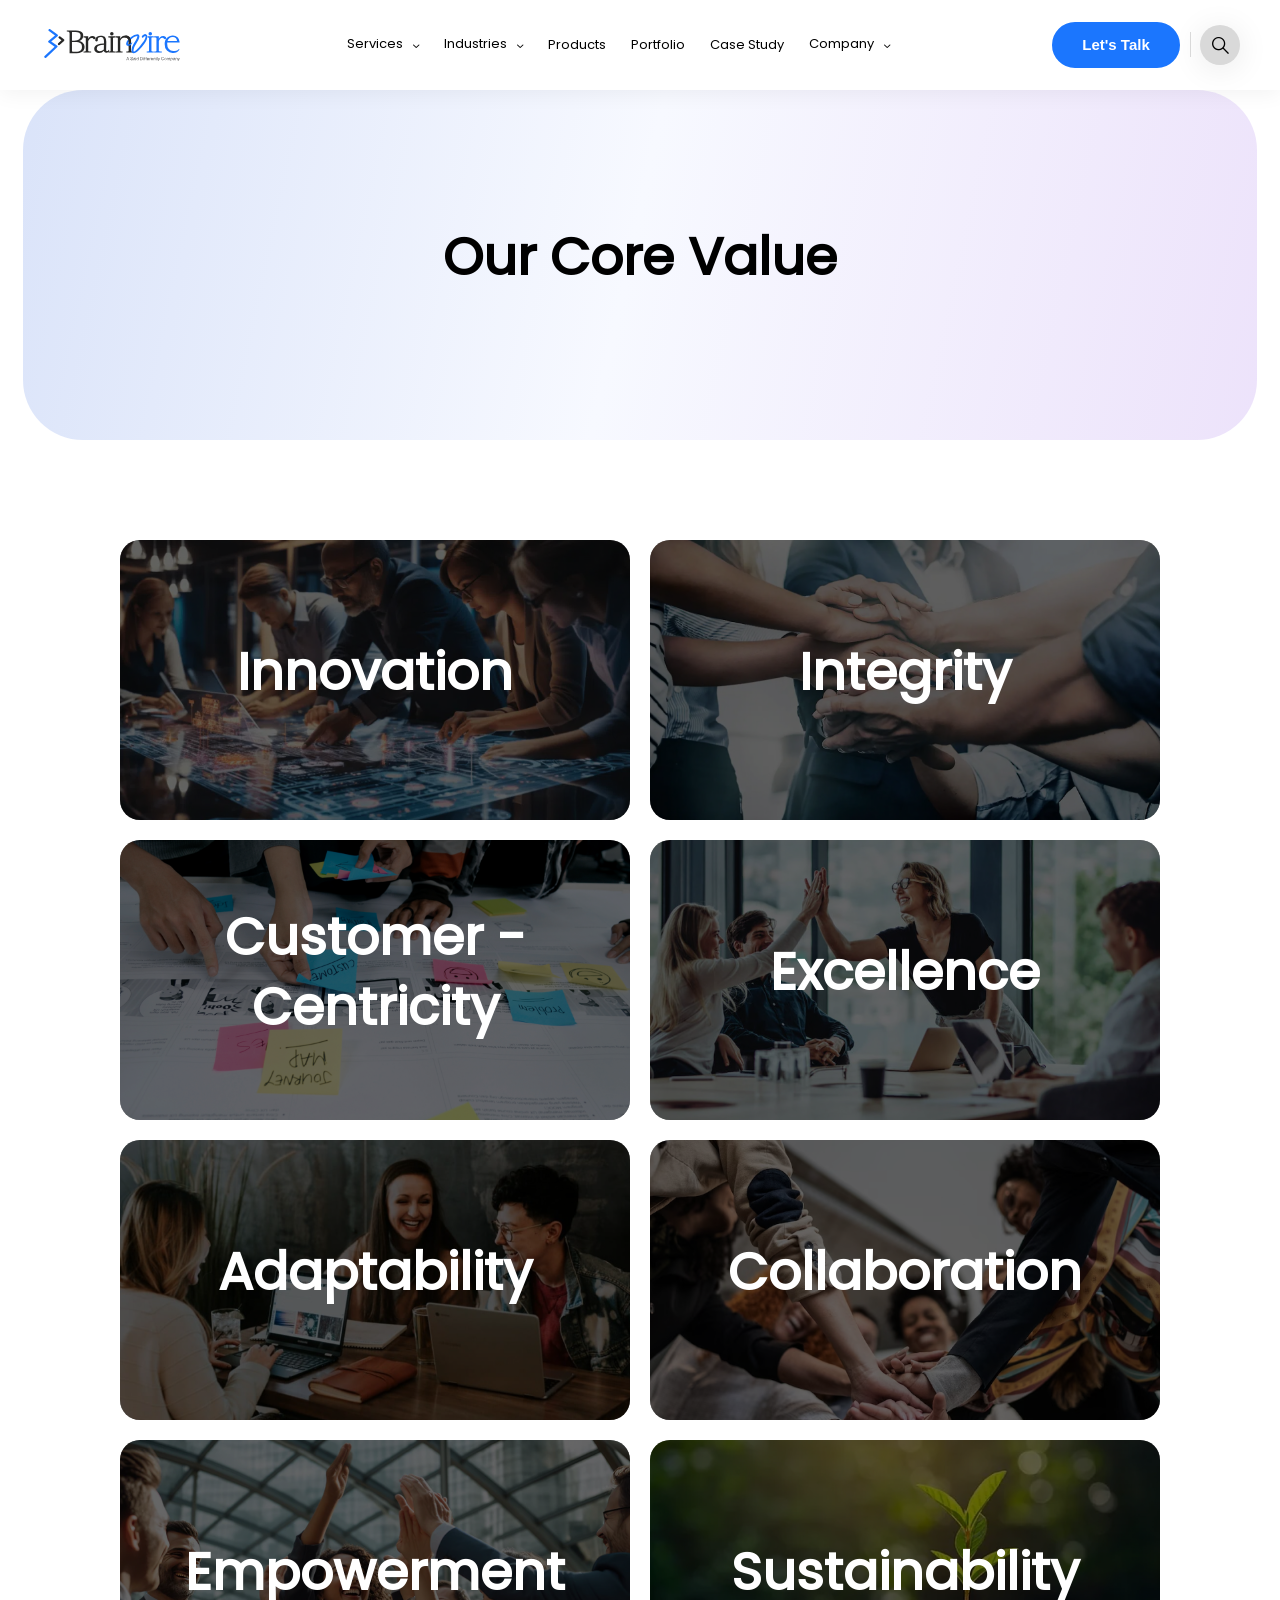
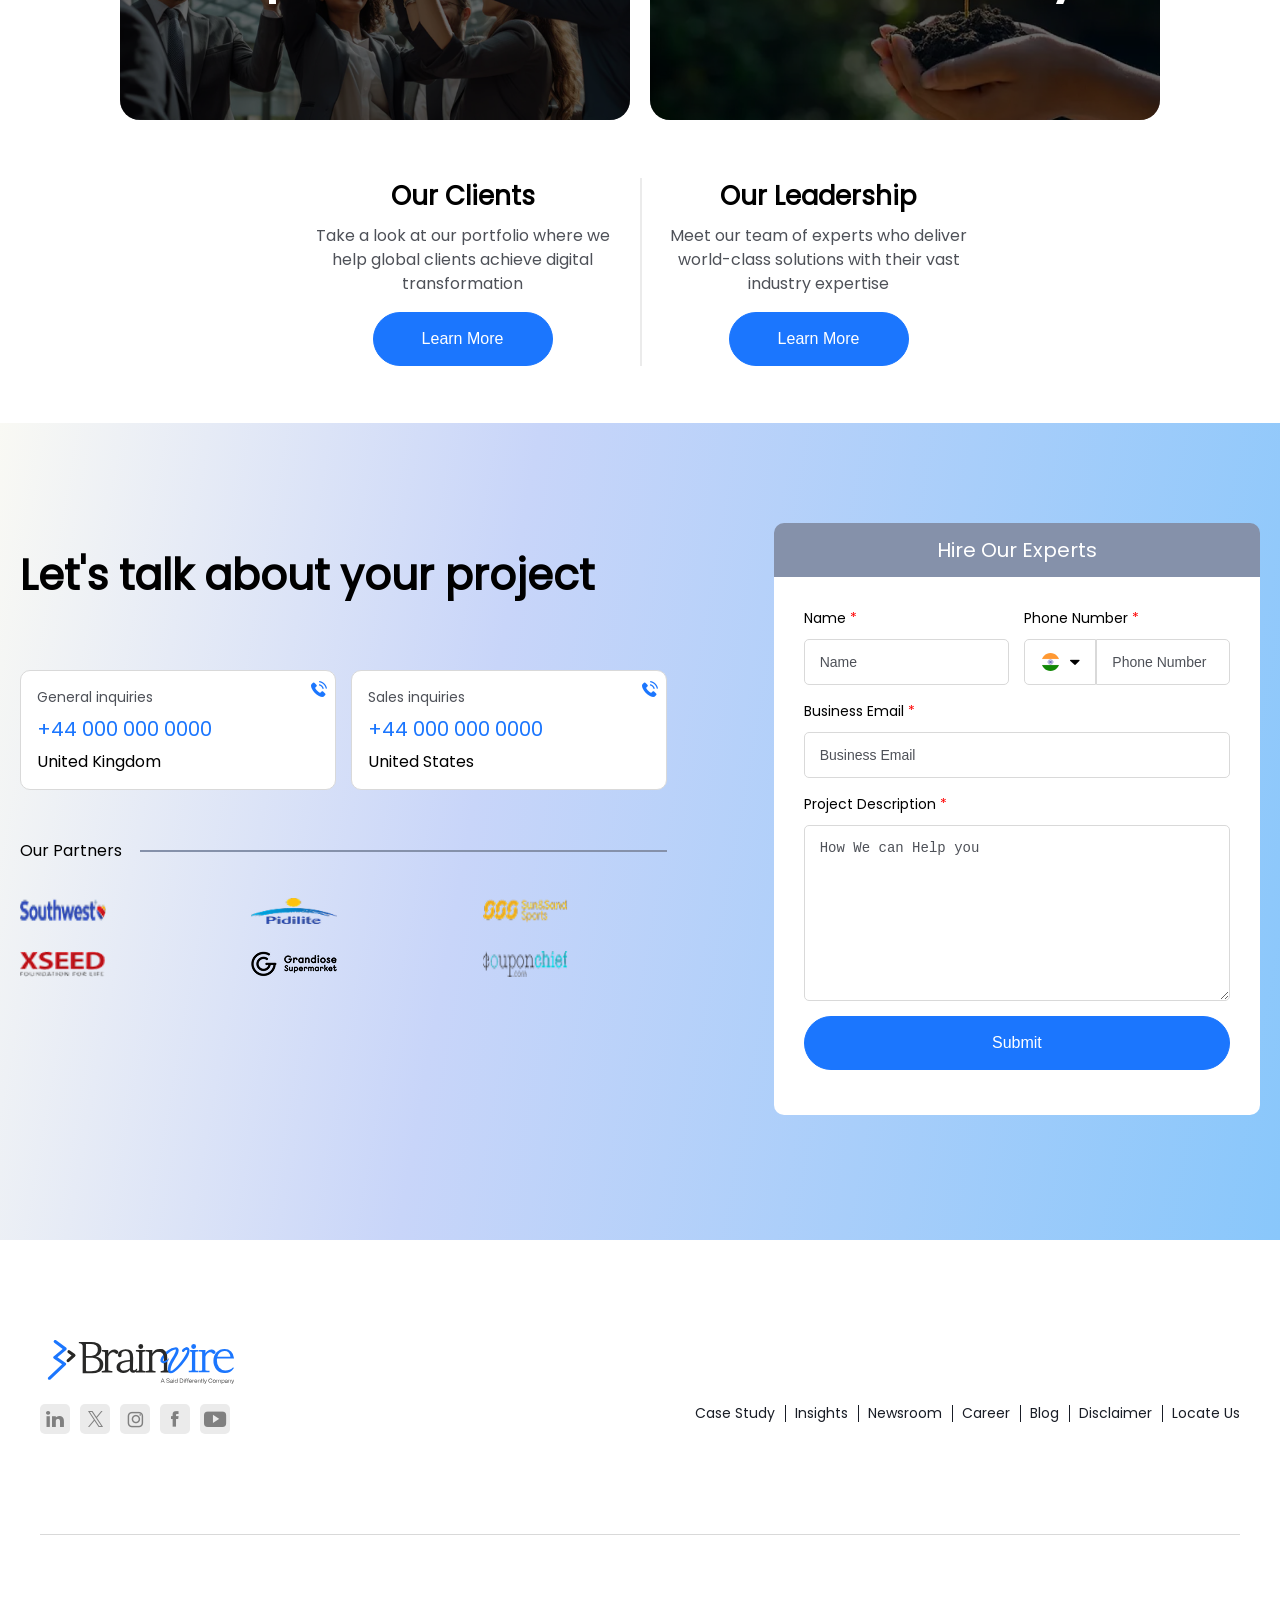
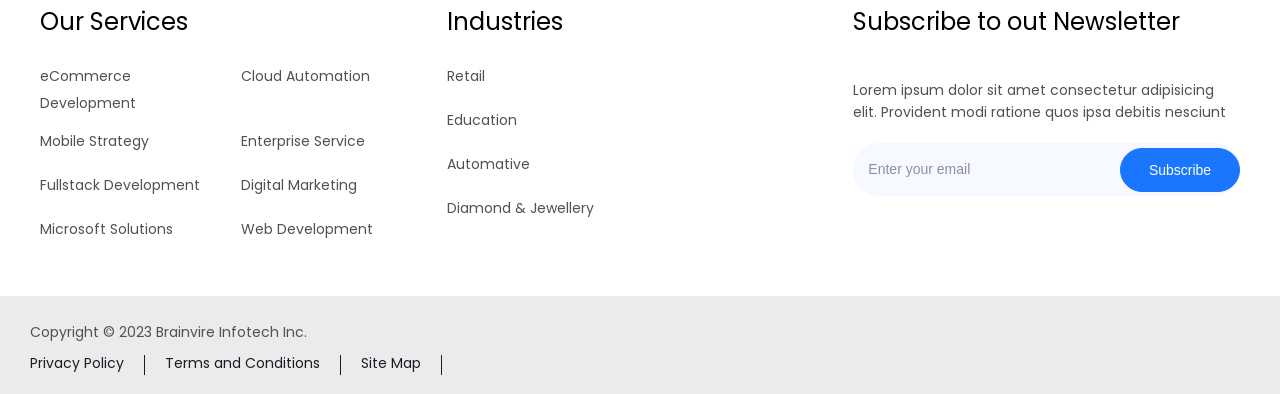
==== commit 6baae083: "Remove Grid From all Places - [DONE]" ====
--- a/core-value-page/index.html
+++ b/core-value-page/index.html
@@ -450,7 +450,7 @@
                 Our Partners
               </h6>
               <ul class="lets-talk__inner__left__company__list">
-                <li>
+                <li class="lets-talk__inner__left__company__list--item">
                   <img
                     height="26"
                     width="86"
@@ -458,7 +458,7 @@
                     alt="logo-1"
                   />
                 </li>
-                <li>
+                <li class="lets-talk__inner__left__company__list--item">
                   <img
                     height="26"
                     width="86"
@@ -466,7 +466,7 @@
                     alt="logo-2"
                   />
                 </li>
-                <li>
+                <li class="lets-talk__inner__left__company__list--item">
                   <img
                     height="26"
                     width="86"
@@ -474,7 +474,7 @@
                     alt="logo-3"
                   />
                 </li>
-                <li>
+                <li class="lets-talk__inner__left__company__list--item">
                   <img
                     height="26"
                     width="86"
@@ -482,7 +482,7 @@
                     alt="logo-4"
                   />
                 </li>
-                <li>
+                <li class="lets-talk__inner__left__company__list--item">
                   <img
                     height="26"
                     width="86"
@@ -490,7 +490,7 @@
                     alt="logo-5"
                   />
                 </li>
-                <li>
+                <li class="lets-talk__inner__left__company__list--item">
                   <img
                     height="26"
                     width="86"
@@ -506,7 +506,7 @@
               Our Partners
             </h6>
             <ul class="lets-talk__inner__left__company__list">
-              <li>
+              <li class="lets-talk__inner__left__company__list--item">
                 <img
                   height="26"
                   width="86"
@@ -514,7 +514,7 @@
                   alt="logo-1"
                 />
               </li>
-              <li>
+              <li class="lets-talk__inner__left__company__list--item">
                 <img
                   height="26"
                   width="86"
@@ -522,7 +522,7 @@
                   alt="logo-2"
                 />
               </li>
-              <li>
+              <li class="lets-talk__inner__left__company__list--item">
                 <img
                   height="26"
                   width="86"
@@ -530,7 +530,7 @@
                   alt="logo-3"
                 />
               </li>
-              <li>
+              <li class="lets-talk__inner__left__company__list--item">
                 <img
                   height="26"
                   width="86"
@@ -538,7 +538,7 @@
                   alt="logo-4"
                 />
               </li>
-              <li>
+              <li class="lets-talk__inner__left__company__list--item">
                 <img
                   height="26"
                   width="86"
@@ -546,7 +546,7 @@
                   alt="logo-5"
                 />
               </li>
-              <li>
+              <li class="lets-talk__inner__left__company__list--item">
                 <img
                   height="26"
                   width="86"
@@ -679,22 +679,22 @@
                 alt="brainvire logo"
               />
               <div
-                class="footer__inner__our-services__item__social-icon footer__inner__our-services__item__social-icon-desktop"
+                class="footer__inner__our-services__list__social-icon footer__inner__our-services__list__social-icon-desktop"
               >
                 <span
-                  class="icon-linkedin footer__inner__our-services__item__social-icon--item"
+                  class="icon-linkedin footer__inner__our-services__list__social-icon--item"
                 ></span>
                 <span
-                  class="icon-twitter footer__inner__our-services__item__social-icon--item"
+                  class="icon-twitter footer__inner__our-services__list__social-icon--item"
                 ></span>
                 <span
-                  class="icon-instagram footer__inner__our-services__item__social-icon--item"
+                  class="icon-instagram footer__inner__our-services__list__social-icon--item"
                 ></span>
                 <span
-                  class="icon-facebook footer__inner__our-services__item__social-icon--item"
+                  class="icon-facebook footer__inner__our-services__list__social-icon--item"
                 ></span>
                 <span
-                  class="icon-youtube footer__inner__our-services__item__social-icon--item"
+                  class="icon-youtube footer__inner__our-services__list__social-icon--item"
                 ></span>
               </div>
             </div>
@@ -725,95 +725,95 @@
             </div>
           </div>
           <div class="footer__inner__our-services">
-            <div class="">
-              <h6 class="footer__inner__our-services__item--heading">
+            <div class="footer__inner__our-services__list">
+              <h6 class="footer__inner__our-services__list--heading">
                 Our Services
               </h6>
-              <ul class="footer__inner__our-services__item__links">
-                <li class="footer__inner__our-services__item__links--item">
+              <ul class="footer__inner__our-services__list__links">
+                <li class="footer__inner__our-services__list__links--item">
                   <a href="#">eCommerce Development</a>
                 </li>
-                <li class="footer__inner__our-services__item__links--item">
+                <li class="footer__inner__our-services__list__links--item">
                   <a href="#">Cloud Automation</a>
                 </li>
-                <li class="footer__inner__our-services__item__links--item">
+                <li class="footer__inner__our-services__list__links--item">
                   <a href="#">Mobile Strategy</a>
                 </li>
-                <li class="footer__inner__our-services__item__links--item">
+                <li class="footer__inner__our-services__list__links--item">
                   <a href="#">Enterprise Service</a>
                 </li>
-                <li class="footer__inner__our-services__item__links--item">
+                <li class="footer__inner__our-services__list__links--item">
                   <a href="#">Fullstack Development</a>
                 </li>
-                <li class="footer__inner__our-services__item__links--item">
+                <li class="footer__inner__our-services__list__links--item">
                   <a href="#">Digital Marketing</a>
                 </li>
-                <li class="footer__inner__our-services__item__links--item">
+                <li class="footer__inner__our-services__list__links--item">
                   <a href="#">Microsoft Solutions</a>
                 </li>
-                <li class="footer__inner__our-services__item__links--item">
+                <li class="footer__inner__our-services__list__links--item">
                   <a href="#">Web Development</a>
                 </li>
               </ul>
             </div>
-            <div class="">
-              <h6 class="footer__inner__our-services__item--heading">
+            <div class="footer__inner__our-services__list">
+              <h6 class="footer__inner__our-services__list--heading">
                 Industries
               </h6>
               <ul
-                class="footer__inner__our-services__item__links footer__inner__our-services__item__links--desktop"
-              >
-                <li class="footer__inner__our-services__item__links--item">
+                class="footer__inner__our-services__list__links footer__inner__our-services__list__links--desktop"
+              >
+                <li class="footer__inner__our-services__list__links--item">
                   <a href="#">Retail</a>
                 </li>
-                <li class="footer__inner__our-services__item__links--item">
+                <li class="footer__inner__our-services__list__links--item">
                   <a href="#">Education</a>
                 </li>
-                <li class="footer__inner__our-services__item__links--item">
+                <li class="footer__inner__our-services__list__links--item">
                   <a href="#">Automative</a>
                 </li>
-                <li class="footer__inner__our-services__item__links--item">
+                <li class="footer__inner__our-services__list__links--item">
                   <a href="#">Diamond & Jewellery</a>
                 </li>
               </ul>
             </div>
-            <div class="footer__inner__our-services__item">
+            <div class="footer__inner__our-services__list">
               <div>
-                <h6 class="footer__inner__our-services__item--heading">
+                <h6 class="footer__inner__our-services__list--heading">
                   Subscribe to out Newsletter
                 </h6>
-                <p class="footer__inner__our-services__item--description">
+                <p class="footer__inner__our-services__list--description">
                   Lorem ipsum dolor sit amet consectetur adipisicing elit.
                   Provident modi ratione quos ipsa debitis nesciunt
                 </p>
-                <div class="footer__inner__our-services__item__input">
+                <div class="footer__inner__our-services__list__input">
                   <input
                     type="text"
-                    class="form-control form-control__input footer__inner__our-services__item__input"
+                    class="form-control form-control__input footer__inner__our-services__list__input"
                     name="subscribe"
                     placeholder="Enter your email"
                   />
                   <button
-                    class="footer__inner__our-services__item__input--sub-btn"
+                    class="footer__inner__our-services__list__input--sub-btn"
                   >
                     Subscribe
                   </button>
                 </div>
-                <div class="footer__inner__our-services__item__social-icon">
+                <div class="footer__inner__our-services__list__social-icon">
                   <span
-                    class="icon-linkedin footer__inner__our-services__item__social-icon--item"
+                    class="icon-linkedin footer__inner__our-services__list__social-icon--item"
                   ></span>
                   <span
-                    class="icon-twitter footer__inner__our-services__item__social-icon--item"
+                    class="icon-twitter footer__inner__our-services__list__social-icon--item"
                   ></span>
                   <span
-                    class="icon-instagram footer__inner__our-services__item__social-icon--item"
+                    class="icon-instagram footer__inner__our-services__list__social-icon--item"
                   ></span>
                   <span
-                    class="icon-facebook footer__inner__our-services__item__social-icon--item"
+                    class="icon-facebook footer__inner__our-services__list__social-icon--item"
                   ></span>
                   <span
-                    class="icon-youtube footer__inner__our-services__item__social-icon--item"
+                    class="icon-youtube footer__inner__our-services__list__social-icon--item"
                   ></span>
                 </div>
               </div>
--- a/core-value-page/assets/scss/main.css
+++ b/core-value-page/assets/scss/main.css
@@ -59,7 +59,7 @@
 
 .container {
   display: flex;
-  max-width: 1200px;
+  max-width: 1240px;
   width: 100%;
   margin-left: auto;
   margin-right: auto;
@@ -337,10 +337,17 @@
 }
 @media (min-width: 1200px) {
   .header__main-menu__list__sub-menu__right__item {
-    display: grid;
-    grid-template-columns: repeat(3, 1fr);
-    row-gap: 30px;
-  }
+    display: flex;
+    justify-content: flex-start;
+    align-items: center;
+    gap: 30px;
+    flex-wrap: wrap;
+    width: 100%;
+  }
+}
+.header__main-menu__list__sub-menu__right__item--link {
+  flex: 1 1 30%;
+  max-width: 30%;
 }
 @media (min-width: 1200px) {
   .header__main-menu__list__sub-menu__right__item--link a {
@@ -511,8 +518,13 @@
 
 .banner-section {
   max-width: none;
-  margin-bottom: 100px;
+  margin-bottom: 50px;
   padding: 0;
+}
+@media (min-width: 767px) {
+  .banner-section {
+    margin-bottom: 100px;
+  }
 }
 .banner-section__inner {
   width: 100%;
@@ -547,7 +559,12 @@
 }
 
 .service-section {
-  margin-bottom: 100px;
+  margin-bottom: 50px;
+}
+@media (min-width: 767px) {
+  .service-section {
+    padding: 0 50px;
+  }
 }
 @media (min-width: 1200px) {
   .service-section {
@@ -558,33 +575,29 @@
 .service-section__list {
   margin: 0;
   padding: 0;
-  display: grid;
-  grid-template-columns: repeat(1, 1fr);
-}
-@media (min-width: 1200px) {
-  .service-section__list {
-    display: grid;
-    grid-template-columns: repeat(2, 1fr);
-    gap: 30px;
-  }
+  display: flex;
+  align-items: center;
+  justify-content: center;
+  flex-wrap: wrap;
+  gap: 20px;
 }
 .service-section__list__item {
   display: flex;
   justify-content: center;
   align-items: center;
   position: relative;
-  height: 280px;
-  width: 100%;
-  margin-bottom: 20px;
+  width: 100%;
   background-color: #000000;
   cursor: pointer;
   z-index: 1;
   border-radius: 20px;
-}
-@media (min-width: 1200px) {
+  flex: none;
+}
+@media (min-width: 767px) {
   .service-section__list__item {
     height: 280px;
     background-color: #000000;
+    flex: 1 1 33.33%;
   }
 }
 .service-section__list__item--bg-img {
@@ -592,7 +605,7 @@
   position: absolute;
   -o-object-fit: cover;
      object-fit: cover;
-  height: 280px;
+  height: 100%;
   width: 100%;
   border-radius: 20px;
 }
@@ -654,8 +667,15 @@
 .our-client {
   flex-direction: column;
   align-items: center;
-  gap: 70px;
+  gap: 40px;
   margin-bottom: 50px;
+}
+@media (min-width: 767px) {
+  .our-client {
+    flex-direction: row;
+    justify-content: center;
+    gap: 0;
+  }
 }
 .our-client__item {
   display: flex;
@@ -677,9 +697,22 @@
   font-weight: 400;
   color: #4E5158;
 }
+@media (min-width: 767px) {
+  .our-client__item:first-child {
+    padding-right: 20px;
+  }
+}
 .our-client__item:last-child {
   border-top: 2px solid #d9d9d9;
-  padding-top: 70px;
+  padding-top: 40px;
+}
+@media (min-width: 767px) {
+  .our-client__item:last-child {
+    border-top: 0;
+    border-left: 2px solid #d9d9d9;
+    padding-top: 0;
+    padding-left: 20px;
+  }
 }
 @media (min-width: 1200px) {
   .our-client {
@@ -689,7 +722,7 @@
   }
   .our-client__item:last-child {
     border-left: 2px solid #EBEBEB;
-    padding-left: 70px;
+    padding-left: 20px;
     border-top: none;
     padding-top: 0;
   }
@@ -848,12 +881,23 @@
   background: #8591aa;
 }
 .lets-talk__inner__left__company__list {
-  display: grid;
-  grid-template-columns: auto auto auto;
   row-gap: 20px;
   -moz-column-gap: 50px;
        column-gap: 50px;
   width: 100%;
+  display: flex;
+  justify-content: flex-start;
+  flex-wrap: wrap;
+}
+.lets-talk__inner__left__company__list--item {
+  flex: 1 1 18%;
+  max-width: 18%;
+}
+@media (min-width: 767px) {
+  .lets-talk__inner__left__company__list--item {
+    flex: 1 1 28%;
+    max-width: 28%;
+  }
 }
 .lets-talk__inner__right {
   display: flex;
@@ -909,7 +953,7 @@
   gap: 15px;
   flex-direction: column;
 }
-@media (min-width: 1200px) {
+@media (min-width: 767px) {
   .lets-talk__inner__right__card__body__row {
     flex-direction: row;
   }
@@ -975,25 +1019,28 @@
   }
 }
 .footer__inner__our-services {
-  display: grid;
-  grid-template-columns: 1fr 1fr;
+  display: flex;
+  justify-content: flex-start;
+  flex-wrap: wrap;
   gap: 20px;
 }
 @media (min-width: 1200px) {
   .footer__inner__our-services {
     padding-top: 50px;
-    grid-template-columns: repeat(3, 1fr);
-  }
-}
-.footer__inner__our-services__item {
-  grid-column: span 2/span 2;
-}
-@media (min-width: 1200px) {
-  .footer__inner__our-services__item {
-    grid-column: auto;
-  }
-}
-.footer__inner__our-services__item--heading {
+  }
+}
+.footer__inner__our-services__list {
+  flex: 1;
+}
+.footer__inner__our-services__list:last-child {
+  flex: auto;
+}
+@media (min-width: 767px) {
+  .footer__inner__our-services__list:last-child {
+    flex: 1;
+  }
+}
+.footer__inner__our-services__list--heading {
   font-size: 20px;
   line-height: 26px;
   font-weight: 500;
@@ -1001,14 +1048,14 @@
   margin: 0;
 }
 @media (min-width: 1200px) {
-  .footer__inner__our-services__item--heading {
+  .footer__inner__our-services__list--heading {
     font-size: 24px;
     line-height: 34px;
     padding-bottom: 20px;
     margin: 0;
   }
 }
-.footer__inner__our-services__item--description {
+.footer__inner__our-services__list--description {
   font-size: 14px;
   line-height: 22px;
   font-weight: 400;
@@ -1016,7 +1063,7 @@
   padding: 20px 0;
   margin: 0;
 }
-.footer__inner__our-services__item__input {
+.footer__inner__our-services__list__input {
   display: flex;
   justify-content: flex-end;
   align-items: center;
@@ -1027,22 +1074,22 @@
   border: none;
   gap: 20px;
 }
-.footer__inner__our-services__item__input:focus {
+.footer__inner__our-services__list__input:focus {
   outline: none;
 }
-.footer__inner__our-services__item__input::-moz-placeholder {
+.footer__inner__our-services__list__input::-moz-placeholder {
   font-size: 14px;
   line-height: 22px;
   font-weight: 400;
   color: #8591aa;
 }
-.footer__inner__our-services__item__input::placeholder {
+.footer__inner__our-services__list__input::placeholder {
   font-size: 14px;
   line-height: 22px;
   font-weight: 400;
   color: #8591aa;
 }
-.footer__inner__our-services__item__input--sub-btn {
+.footer__inner__our-services__list__input--sub-btn {
   position: absolute;
   height: 44px;
   width: 120px;
@@ -1055,11 +1102,11 @@
   cursor: pointer;
   border: 1px solid #1B76FE;
 }
-.footer__inner__our-services__item__input--sub-btn:hover {
+.footer__inner__our-services__list__input--sub-btn:hover {
   background-color: #ffffff;
   color: #1B76FE;
 }
-.footer__inner__our-services__item__social-icon {
+.footer__inner__our-services__list__social-icon {
   margin-top: 20px;
   display: flex;
   justify-content: center;
@@ -1067,7 +1114,7 @@
   gap: 10px;
   margin-bottom: 50px;
 }
-.footer__inner__our-services__item__social-icon--item {
+.footer__inner__our-services__list__social-icon--item {
   display: flex;
   justify-content: center;
   align-items: center;
@@ -1078,36 +1125,42 @@
   color: #808080;
 }
 @media (min-width: 1200px) {
-  .footer__inner__our-services__item__social-icon {
+  .footer__inner__our-services__list__social-icon {
     display: none;
   }
 }
-.footer__inner__our-services__item__social-icon-desktop {
+.footer__inner__our-services__list__social-icon-desktop {
   display: none;
 }
 @media (min-width: 1200px) {
-  .footer__inner__our-services__item__social-icon-desktop {
+  .footer__inner__our-services__list__social-icon-desktop {
     display: flex;
     justify-content: flex-start;
   }
 }
 @media (min-width: 1200px) {
-  .footer__inner__our-services__item__links {
-    display: grid;
-    grid-template-columns: 1.5fr 1fr;
-    grid-column-gap: 25px;
-    grid-row-gap: 10px;
-  }
-  .footer__inner__our-services__item__links--desktop {
-    grid-template-columns: 1fr;
-  }
-}
-.footer__inner__our-services__item__links--item a {
+  .footer__inner__our-services__list__links {
+    display: flex;
+    justify-content: space-between;
+    flex-wrap: wrap;
+    gap: 10px;
+  }
+}
+.footer__inner__our-services__list__links--item {
+  width: 48%;
+}
+.footer__inner__our-services__list__links--item a {
   text-decoration: none;
   font-size: 14px;
   line-height: 34px;
   font-weight: 400;
   color: #4E5158;
+}
+@media (min-width: 1200px) {
+  .footer__inner__our-services__list__links--desktop {
+    display: flex;
+    flex-direction: column;
+  }
 }
 .footer__copy-right {
   display: flex;
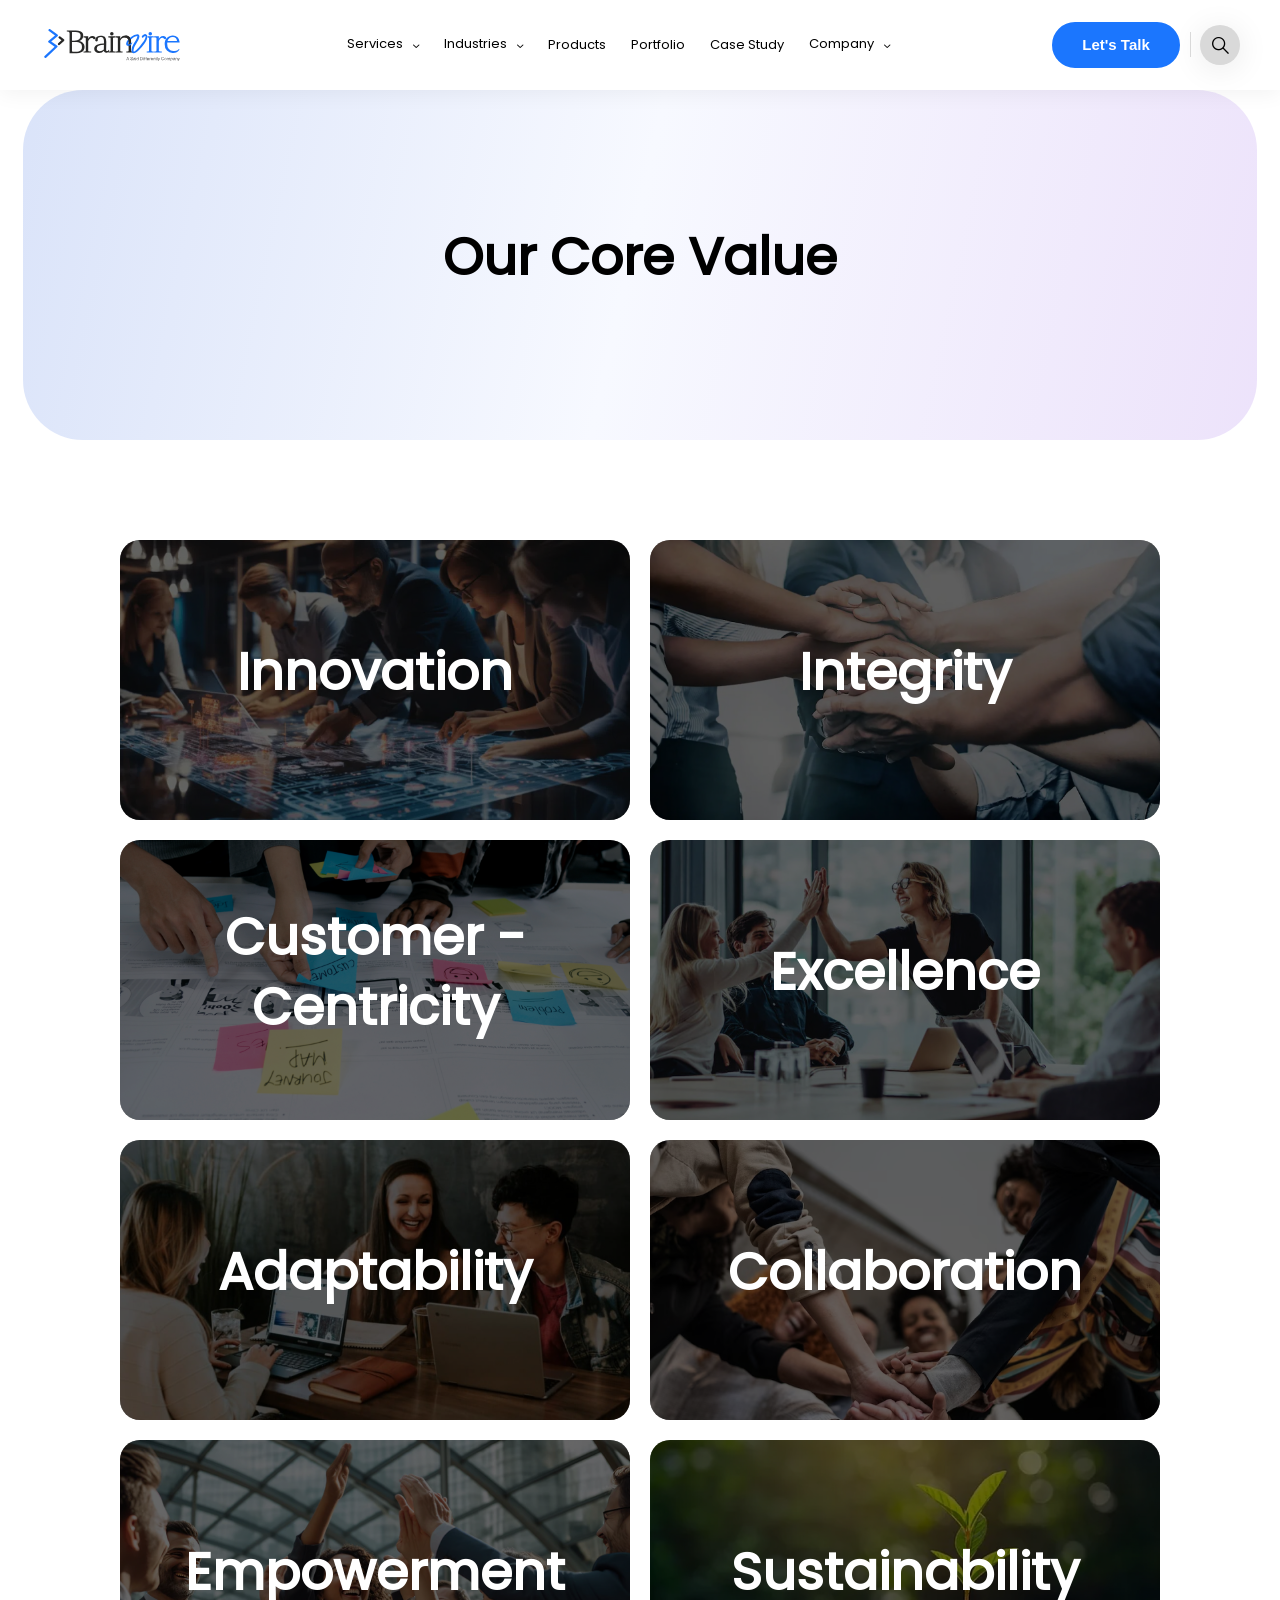
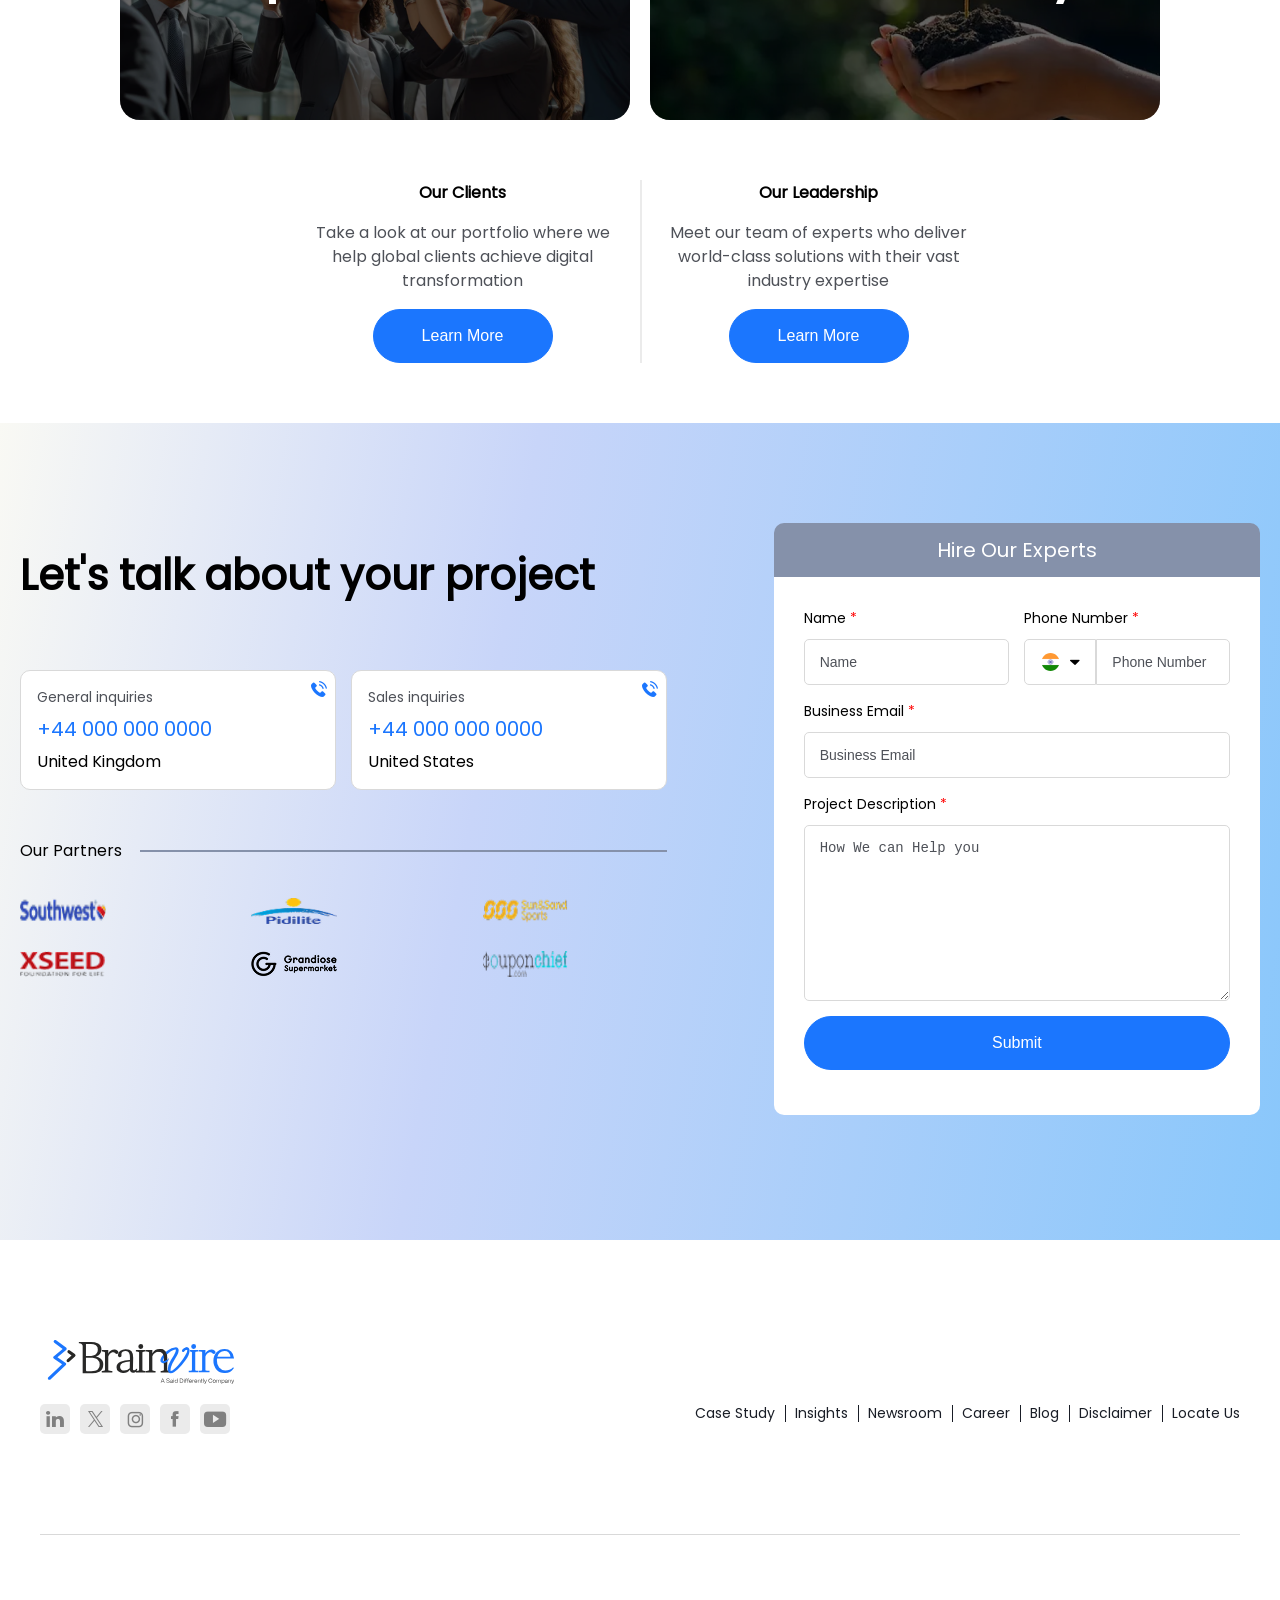
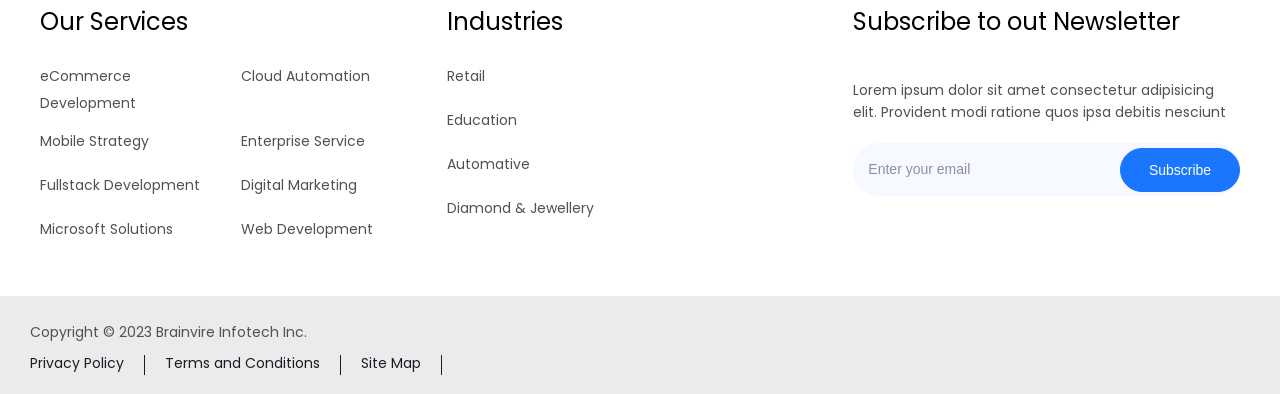
==== commit 5acc6df7: "Our Service section Try to minimize the BEM concept used properly" ====
--- a/core-value-page/index.html
+++ b/core-value-page/index.html
@@ -181,22 +181,22 @@
       <!-- Service Section -->
       <section class="service-section container">
         <ul class="service-section__list">
-          <li class="service-section__list__item">
+          <li class="service-section__item">
             <img
               alt="Innovation"
               height="280"
               width="585"
-              class="service-section__list__item--bg-img"
+              class="service-section__bg-img"
               src="assets/images/service-section/Innovation.jpg"
             />
-            <h2 class="service-section__list__item--heading-txt">Innovation</h2>
-            <div class="service-section__list__item__sub-item">
+            <h2 class="service-section__heading-txt">Innovation</h2>
+            <div class="service-section__sub-item">
               <h3
-                class="service-section__list__item__sub-item--sub-heading-txt"
+                class="service-section__sub-item--sub-heading-txt"
               >
                 Innovation
               </h3>
-              <p class="service-section__list__item__sub-item--description">
+              <p class="service-section__sub-item--description">
                 Lorem Ipsum is simply dummy text of the printing and typesetting
                 industry. Lorem Ipsum has been the industry's standard dummy
                 text ever since the 1500s, when an unknown printer took a galley
@@ -204,23 +204,23 @@
               </p>
             </div>
           </li>
-          <li class="service-section__list__item">
+          <li class="service-section__item">
             <img
               alt="Integrity"
               height="280"
               width="585"
-              class="service-section__list__item--bg-img"
+              class="service-section__bg-img"
               src="assets/images/service-section/Integrity.jpg"
             />
-            <h2 class="service-section__list__item--heading-txt">Integrity</h2>
-            <div class="service-section__list__item__sub-item">
+            <h2 class="service-section__heading-txt">Integrity</h2>
+            <div class="service-section__sub-item">
               <h3
-                class="service-section__list__item__sub-item--sub-heading-txt"
+                class="service-section__sub-item--sub-heading-txt"
               >
                 Integrity
               </h3>
 
-              <p class="service-section__list__item__sub-item--description">
+              <p class="service-section__sub-item--description">
                 Lorem Ipsum is simply dummy text of the printing and typesetting
                 industry. Lorem Ipsum has been the industry's standard dummy
                 text ever since the 1500s, when an unknown printer took a galley
@@ -228,24 +228,24 @@
               </p>
             </div>
           </li>
-          <li class="service-section__list__item">
+          <li class="service-section__item">
             <img
               alt="Customer Centricity"
               height="280"
               width="585"
-              class="service-section__list__item--bg-img"
+              class="service-section__bg-img"
               src="assets/images/service-section/Customer Focus.jpg"
             />
-            <h2 class="service-section__list__item--heading-txt">
+            <h2 class="service-section__heading-txt">
               Customer - Centricity
             </h2>
-            <div class="service-section__list__item__sub-item">
+            <div class="service-section__sub-item">
               <h3
-                class="service-section__list__item__sub-item--sub-heading-txt"
+                class="service-section__sub-item--sub-heading-txt"
               >
                 Customer Centricity
               </h3>
-              <p class="service-section__list__item__sub-item--description">
+              <p class="service-section__sub-item--description">
                 Lorem Ipsum is simply dummy text of the printing and typesetting
                 industry. Lorem Ipsum has been the industry's standard dummy
                 text ever since the 1500s, when an unknown printer took a galley
@@ -253,23 +253,23 @@
               </p>
             </div>
           </li>
-          <li class="service-section__list__item">
+          <li class="service-section__item">
             <img
               alt="Excellence"
               height="280"
               width="585"
-              class="service-section__list__item--bg-img"
+              class="service-section__bg-img"
               src="assets/images/service-section/Excellence.jpg"
             />
-            <h2 class="service-section__list__item--heading-txt">Excellence</h2>
-            <div class="service-section__list__item__sub-item">
+            <h2 class="service-section__heading-txt">Excellence</h2>
+            <div class="service-section__sub-item">
               <h3
-                class="service-section__list__item__sub-item--sub-heading-txt"
+                class="service-section__sub-item--sub-heading-txt"
               >
                 Excellence
               </h3>
 
-              <p class="service-section__list__item__sub-item--description">
+              <p class="service-section__sub-item--description">
                 Lorem Ipsum is simply dummy text of the printing and typesetting
                 industry. Lorem Ipsum has been the industry's standard dummy
                 text ever since the 1500s, when an unknown printer took a galley
@@ -277,24 +277,24 @@
               </p>
             </div>
           </li>
-          <li class="service-section__list__item">
+          <li class="service-section__item">
             <img
               alt="Adaptability"
               height="280"
               width="585"
-              class="service-section__list__item--bg-img"
+              class="service-section__bg-img"
               src="assets/images/service-section/Adaptability.jpg"
             />
-            <h2 class="service-section__list__item--heading-txt">
+            <h2 class="service-section__heading-txt">
               Adaptability
             </h2>
-            <div class="service-section__list__item__sub-item">
+            <div class="service-section__sub-item">
               <h3
-                class="service-section__list__item__sub-item--sub-heading-txt"
+                class="service-section__sub-item--sub-heading-txt"
               >
                 Adaptability
               </h3>
-              <p class="service-section__list__item__sub-item--description">
+              <p class="service-section__sub-item--description">
                 Lorem Ipsum is simply dummy text of the printing and typesetting
                 industry. Lorem Ipsum has been the industry's standard dummy
                 text ever since the 1500s, when an unknown printer took a galley
@@ -302,25 +302,25 @@
               </p>
             </div>
           </li>
-          <li class="service-section__list__item">
+          <li class="service-section__item">
             <img
               alt="Collaboration"
               height="280"
               width="585"
-              class="service-section__list__item--bg-img"
+              class="service-section__bg-img"
               src="assets/images/service-section/Collaboration.jpg"
             />
-            <h2 class="service-section__list__item--heading-txt">
+            <h2 class="service-section__heading-txt">
               Collaboration
             </h2>
-            <div class="service-section__list__item__sub-item">
+            <div class="service-section__sub-item">
               <h3
-                class="service-section__list__item__sub-item--sub-heading-txt"
+                class="service-section__sub-item--sub-heading-txt"
               >
                 Collaboration
               </h3>
 
-              <p class="service-section__list__item__sub-item--description">
+              <p class="service-section__sub-item--description">
                 Lorem Ipsum is simply dummy text of the printing and typesetting
                 industry. Lorem Ipsum has been the industry's standard dummy
                 text ever since the 1500s, when an unknown printer took a galley
@@ -328,25 +328,25 @@
               </p>
             </div>
           </li>
-          <li class="service-section__list__item">
+          <li class="service-section__item">
             <img
               alt="Empowerment"
               height="280"
               width="585"
-              class="service-section__list__item--bg-img"
+              class="service-section__bg-img"
               src="assets/images/service-section/Empowerment.jpg"
             />
-            <h2 class="service-section__list__item--heading-txt">
+            <h2 class="service-section__heading-txt">
               Empowerment
             </h2>
-            <div class="service-section__list__item__sub-item">
+            <div class="service-section__sub-item">
               <h3
-                class="service-section__list__item__sub-item--sub-heading-txt"
+                class="service-section__sub-item--sub-heading-txt"
               >
                 Empowerment
               </h3>
 
-              <p class="service-section__list__item__sub-item--description">
+              <p class="service-section__sub-item--description">
                 Lorem Ipsum is simply dummy text of the printing and typesetting
                 industry. Lorem Ipsum has been the industry's standard dummy
                 text ever since the 1500s, when an unknown printer took a galley
@@ -354,24 +354,24 @@
               </p>
             </div>
           </li>
-          <li class="service-section__list__item">
+          <li class="service-section__item">
             <img
               alt="Sustainability"
               height="280"
               width="585"
-              class="service-section__list__item--bg-img"
+              class="service-section__bg-img"
               src="assets/images/service-section/Sustainability.jpg"
             />
-            <h2 class="service-section__list__item--heading-txt">
+            <h2 class="service-section__heading-txt">
               Sustainability
             </h2>
-            <div class="service-section__list__item__sub-item">
+            <div class="service-section__sub-item">
               <h3
-                class="service-section__list__item__sub-item--sub-heading-txt"
+                class="service-section__sub-item--sub-heading-txt"
               >
                 Sustainability
               </h3>
-              <p class="service-section__list__item__sub-item--description">
+              <p class="service-section__sub-item--description">
                 Lorem Ipsum is simply dummy text of the printing and typesetting
                 industry. Lorem Ipsum has been the industry's standard dummy
                 text ever since the 1500s, when an unknown printer took a galley
@@ -385,7 +385,7 @@
       <!-- Our Client -->
       <section class="our-client container">
         <div class="our-client__item">
-          <h4 class="our-client__item--heading-txt">Our Clients</h4>
+          <h4 class="our-client__heading-txt">Our Clients</h4>
           <p class="our-client__item--description">
             Take a look at our portfolio where we help global clients achieve
             digital transformation
@@ -393,7 +393,7 @@
           <button class="btn btn--primary">Learn More</button>
         </div>
         <div class="our-client__item">
-          <h4 class="our-client__item--heading-txt">Our Leadership</h4>
+          <h4 class="our-client__heading-txt">Our Leadership</h4>
           <p class="our-client__item--description">
             Meet our team of experts who deliver world-class solutions with
             their vast industry expertise
--- a/core-value-page/assets/scss/main.css
+++ b/core-value-page/assets/scss/main.css
@@ -581,7 +581,7 @@
   flex-wrap: wrap;
   gap: 20px;
 }
-.service-section__list__item {
+.service-section__item {
   display: flex;
   justify-content: center;
   align-items: center;
@@ -594,13 +594,25 @@
   flex: none;
 }
 @media (min-width: 767px) {
-  .service-section__list__item {
+  .service-section__item {
     height: 280px;
     background-color: #000000;
     flex: 1 1 33.33%;
   }
 }
-.service-section__list__item--bg-img {
+.service-section__item:hover .service-section__sub-item {
+  visibility: visible;
+  opacity: 1;
+  transform: translateY(0px);
+  transition-duration: 0.3s;
+}
+.service-section__item:hover .service-section__heading-txt {
+  visibility: hidden;
+  opacity: 0;
+  transform: translateY(0px);
+  transition: 0.3s;
+}
+.service-section__bg-img {
   opacity: 0.4;
   position: absolute;
   -o-object-fit: cover;
@@ -609,7 +621,7 @@
   width: 100%;
   border-radius: 20px;
 }
-.service-section__list__item--heading-txt {
+.service-section__heading-txt {
   position: absolute;
   display: flex;
   justify-content: center;
@@ -622,13 +634,13 @@
   text-align: center;
 }
 @media (min-width: 1200px) {
-  .service-section__list__item--heading-txt {
+  .service-section__heading-txt {
     font-size: 52px;
     line-height: 70px;
     opacity: 1;
   }
 }
-.service-section__list__item__sub-item {
+.service-section__sub-item {
   display: flex;
   justify-content: flex-start;
   flex-direction: column;
@@ -640,7 +652,7 @@
   padding: 16px;
   gap: 20px;
 }
-.service-section__list__item__sub-item--sub-heading-txt {
+.service-section__sub-item--sub-heading-txt {
   color: #ffffff;
   font-size: 26px;
   line-height: 36px;
@@ -648,20 +660,8 @@
   justify-content: flex-start;
   margin-bottom: 0;
 }
-.service-section__list__item__sub-item--description {
+.service-section__sub-item--description {
   color: #ffffff;
-}
-.service-section__list__item:hover .service-section__list__item__sub-item {
-  visibility: visible;
-  opacity: 1;
-  transform: translateY(0px);
-  transition-duration: 0.3s;
-}
-.service-section__list__item:hover .service-section__list__item--heading-txt {
-  visibility: hidden;
-  opacity: 0;
-  transform: translateY(0px);
-  transition: 0.3s;
 }
 
 .our-client {
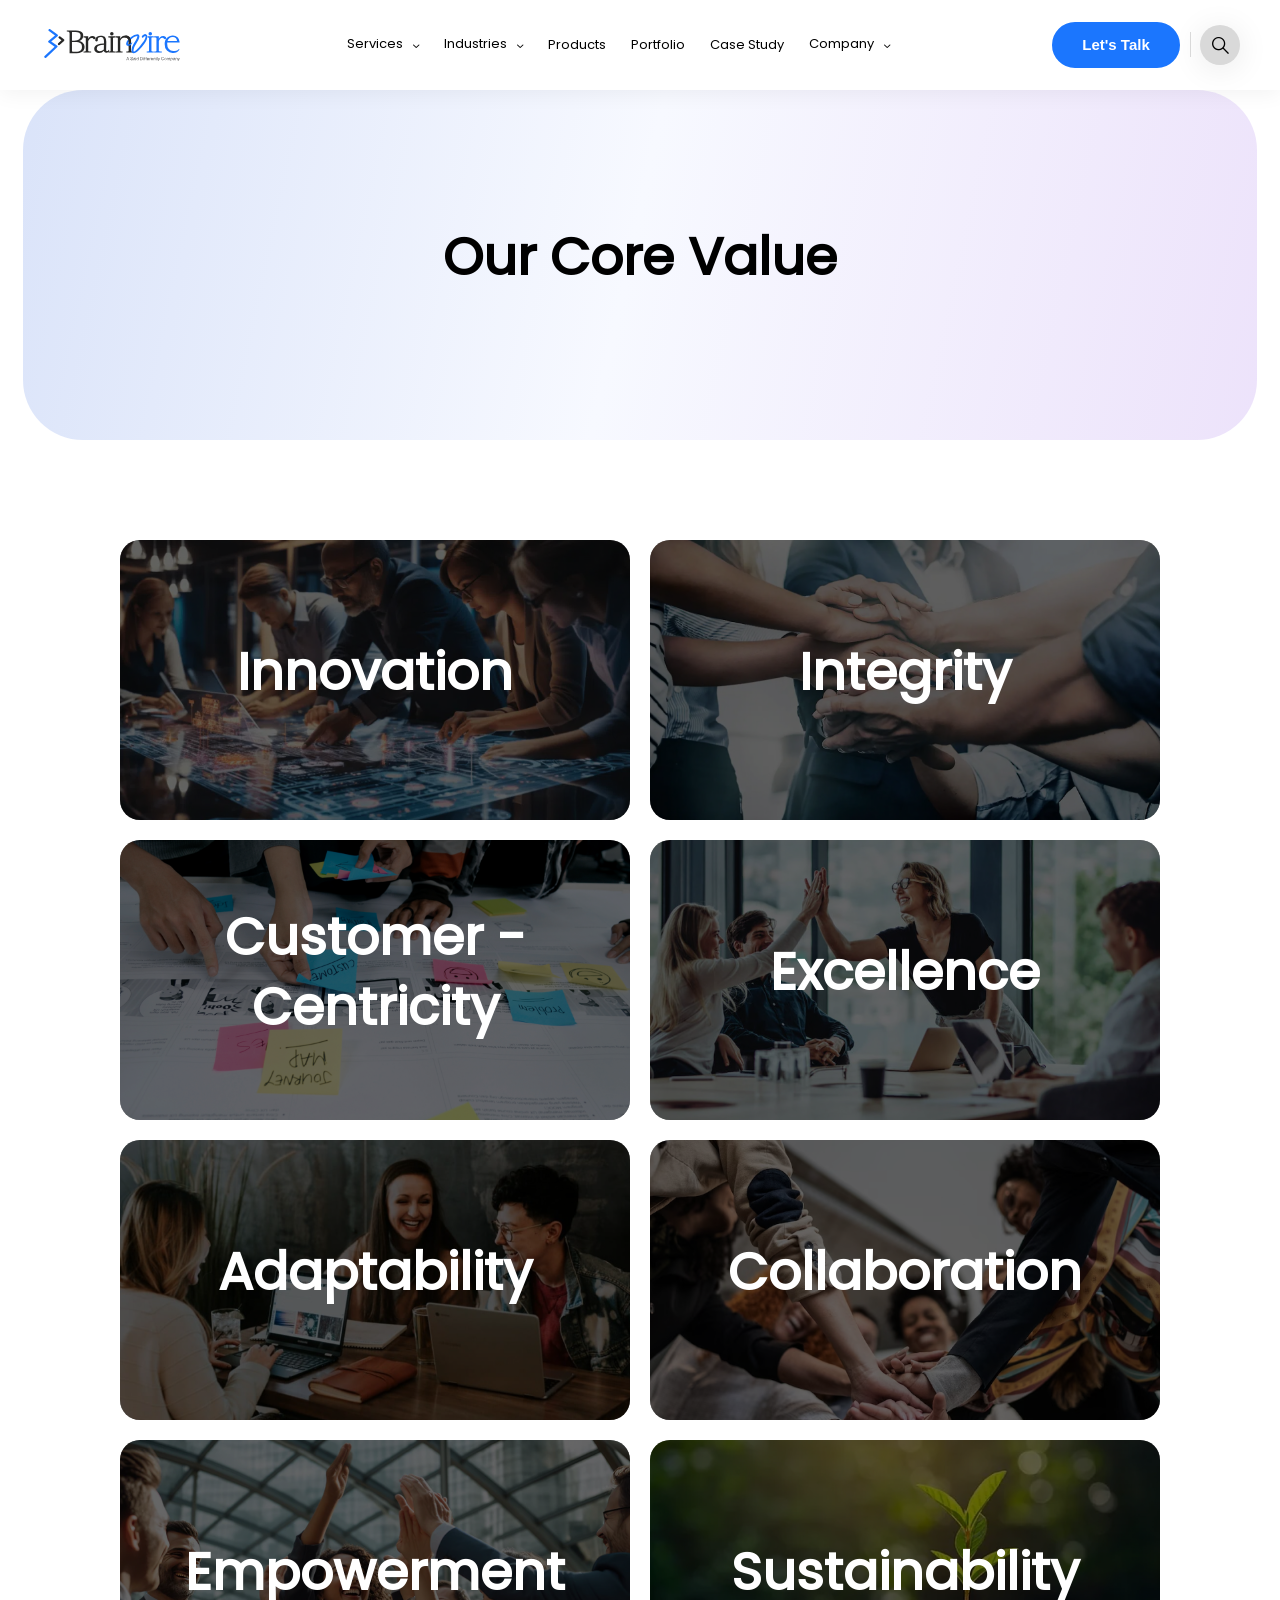
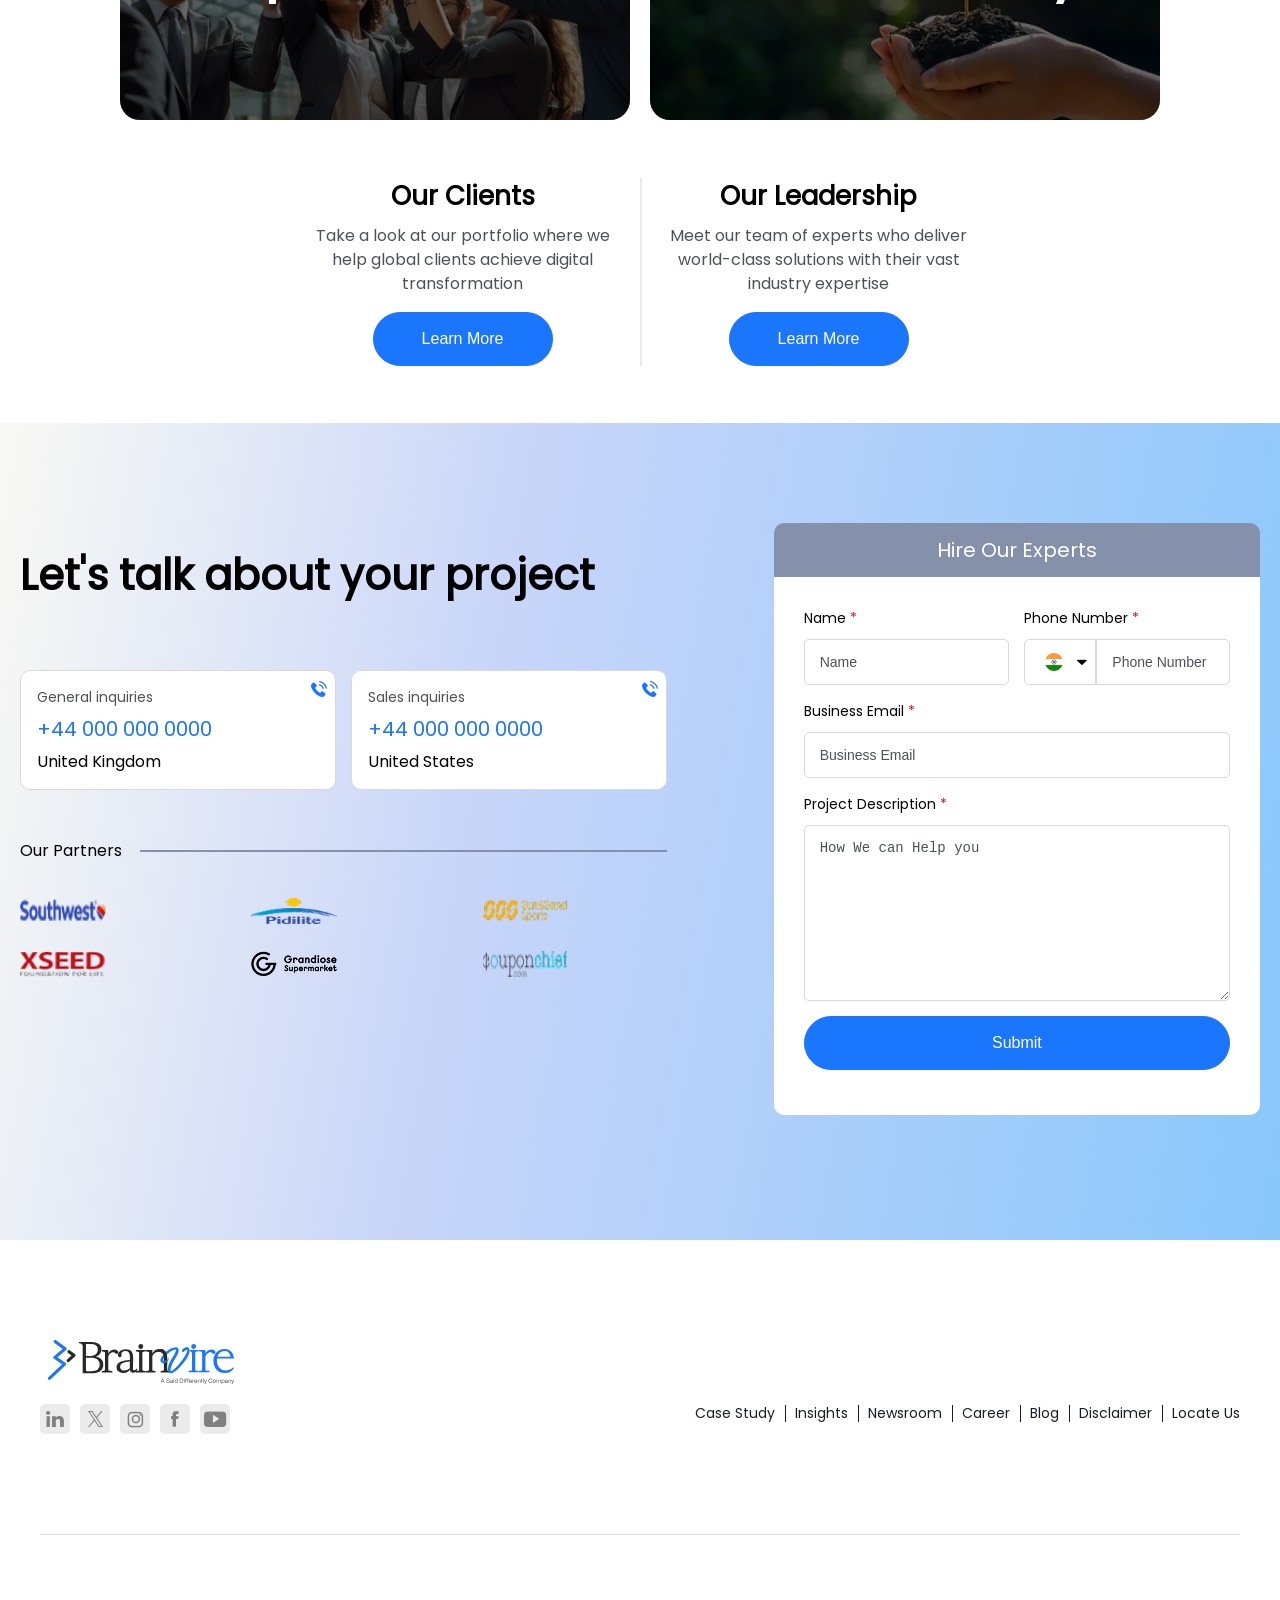
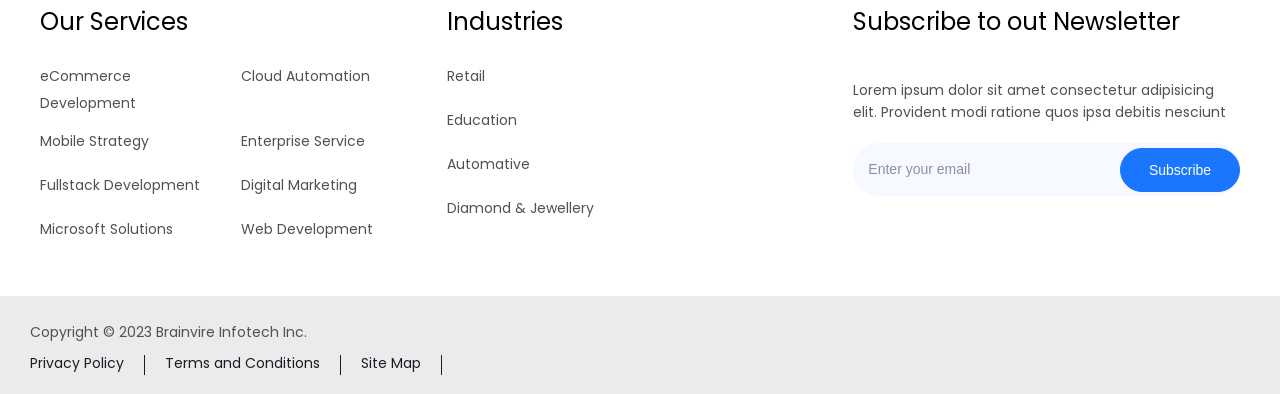
==== commit 90a0b9dd: "Core Value Page update css and BEM concept with picture tag - [DONE]" ====
--- a/core-value-page/index.html
+++ b/core-value-page/index.html
@@ -6,39 +6,35 @@
 
     <!-- Viewport for responsiveness -->
     <meta name="viewport" content="width=device-width, initial-scale=1.0" />
-    <script type="text/javascript">
-      function menuClick() {
-        const nodeElement = document.getElementById("menu-item");
-        if (nodeElement.classList.contains("header__main-menu__mobile")) {
-          nodeElement.classList.remove("header__main-menu__mobile");
-        } else {
-          nodeElement.classList.add("header__main-menu__mobile");
-        }
-      }
-    </script>
+    <script
+      type="text/javascript"
+      src="./assets/js/mobile-header-menu.js"
+    ></script>
   </head>
   <body>
     <main>
       <!-- Header Section -->
       <header class="header">
         <div class="container header__container">
-          <div class="header--logo">
+          <picture class="header__logo">
+            <source srcset="assets/images/brainvire-logo.svg" />
             <img
               height="32"
               width="144"
               src="assets/images/brainvire-logo.svg"
               alt="Logo"
+              title="Logo"
             />
-          </div>
+          </picture>
           <!-- For Mobile screen Toggle a this class: header__main-menu__mobile -->
           <nav class="header__main-menu" id="menu-item">
             <ul class="header__main-menu__list">
-              <li class="header__main-menu__list--item">
+              <li class="header__main-menu__list__item">
                 <a href="#" class="header__main-menu__list--link"
                   >Services <span class="icon-drp"></span
                 ></a>
                 <!-- This Span Tag only add for mobile -->
-                <span class="header__main-menu__list--item icon-drp"></span>
+                <span class="header__main-menu__list__item icon-drp"></span>
                 <div class="header__main-menu__list__sub-menu">
                   <div>
                     <ul class="header__main-menu__list__sub-menu__list">
@@ -83,7 +79,9 @@
                       >
                         Ecommerce
                       </h2>
-                      <ul class="header__main-menu__list__sub-menu__right__item">
+                      <ul
+                        class="header__main-menu__list__sub-menu__right__item"
+                      >
                         <li
                           class="header__main-menu__list__sub-menu__right__item--link"
                         >
@@ -125,37 +123,43 @@
                           <a href="#">Mobile Commerce</a>
                         </li>
                       </ul>
-
                     </div>
-                    <div class="header__main-menu__list__sub-menu__right--search">
-                      <input type="text" class="form-control form-control__input" placeholder="Type here what you're looking for" name="Search" />
+                    <div
+                      class="header__main-menu__list__sub-menu__right--search"
+                    >
+                      <input
+                        type="text"
+                        class="form-control form-control__input"
+                        placeholder="Type here what you're looking for"
+                        name="Search"
+                      />
                       <span class="icon-search" />
                     </div>
                   </div>
                 </div>
               </li>
-              <li class="header__main-menu__list--item">
+              <li class="header__main-menu__list__item">
                 <a href="#" class="header__main-menu__list--link"
                   >Industries <span class="icon-drp"></span
                 ></a>
                 <!-- This Span Tag only add for mobile -->
-                <span class="header__main-menu__list--item icon-drp"></span>
+                <span class="header__main-menu__list__item icon-drp"></span>
               </li>
-              <li class="header__main-menu__list--item">
+              <li class="header__main-menu__list__item">
                 <a href="#" class="header__main-menu__list--link">Products</a>
               </li>
-              <li class="header__main-menu__list--item">
+              <li class="header__main-menu__list__item">
                 <a href="#" class="header__main-menu__list--link">Portfolio</a>
               </li>
-              <li class="header__main-menu__list--item">
+              <li class="header__main-menu__list__item">
                 <a href="#" class="header__main-menu__list--link">Case Study</a>
               </li>
-              <li class="header__main-menu__list--item">
+              <li class="header__main-menu__list__item">
                 <a href="#" class="header__main-menu__list--link"
                   >Company <span class="icon-drp"></span
                 ></a>
                 <!-- This Span Tag only add for mobile -->
-                <span class="header__main-menu__list--item icon-drp"></span>
+                <span class="header__main-menu__list__item icon-drp"></span>
               </li>
             </ul>
           </nav>
@@ -172,31 +176,30 @@
       </header>
 
       <!-- Banner Section -->
-      <section class="banner-section container">
+      <section class="banner-section container-fluid">
         <div class="banner-section__inner">
-          <h1 class="banner-section__inner--heading">Our Core Value</h1>
+          <h1>Our Core Value</h1>
         </div>
       </section>
 
       <!-- Service Section -->
-      <section class="service-section container">
+      <section class="service-section container-fluid">
         <ul class="service-section__list">
-          <li class="service-section__item">
-            <img
-              alt="Innovation"
-              height="280"
-              width="585"
-              class="service-section__bg-img"
-              src="assets/images/service-section/Innovation.jpg"
-            />
-            <h2 class="service-section__heading-txt">Innovation</h2>
-            <div class="service-section__sub-item">
-              <h3
-                class="service-section__sub-item--sub-heading-txt"
-              >
-                Innovation
-              </h3>
-              <p class="service-section__sub-item--description">
+          <li class="service-section__list__item">
+            <picture>
+              <source srcset="assets/images/service-section/Innovation.jpg" />
+              <img
+                alt="Innovation"
+                height="280"
+                width="585"
+                title="Innovation"
+                src="assets/images/service-section/Innovation.jpg"
+              />
+            </picture>
+            <h2>Innovation</h2>
+            <div class="service-section__list__item__sub-item">
+              <h3>Innovation</h3>
+              <p>
                 Lorem Ipsum is simply dummy text of the printing and typesetting
                 industry. Lorem Ipsum has been the industry's standard dummy
                 text ever since the 1500s, when an unknown printer took a galley
@@ -204,23 +207,22 @@
               </p>
             </div>
           </li>
-          <li class="service-section__item">
-            <img
-              alt="Integrity"
-              height="280"
-              width="585"
-              class="service-section__bg-img"
-              src="assets/images/service-section/Integrity.jpg"
-            />
+          <li class="service-section__list__item">
+            <picture>
+              <source srcset="assets/images/service-section/Integrity.jpg" />
+              <img
+                alt="Integrity"
+                height="280"
+                width="585"
+                title="Integrity"
+                src="assets/images/service-section/Integrity.jpg"
+              />
+            </picture>
             <h2 class="service-section__heading-txt">Integrity</h2>
-            <div class="service-section__sub-item">
-              <h3
-                class="service-section__sub-item--sub-heading-txt"
-              >
-                Integrity
-              </h3>
-
-              <p class="service-section__sub-item--description">
+            <div class="service-section__list__item__sub-item">
+              <h3>Integrity</h3>
+
+              <p>
                 Lorem Ipsum is simply dummy text of the printing and typesetting
                 industry. Lorem Ipsum has been the industry's standard dummy
                 text ever since the 1500s, when an unknown printer took a galley
@@ -228,24 +230,23 @@
               </p>
             </div>
           </li>
-          <li class="service-section__item">
-            <img
-              alt="Customer Centricity"
-              height="280"
-              width="585"
-              class="service-section__bg-img"
-              src="assets/images/service-section/Customer Focus.jpg"
-            />
-            <h2 class="service-section__heading-txt">
-              Customer - Centricity
-            </h2>
-            <div class="service-section__sub-item">
-              <h3
-                class="service-section__sub-item--sub-heading-txt"
-              >
-                Customer Centricity
-              </h3>
-              <p class="service-section__sub-item--description">
+          <li class="service-section__list__item">
+            <picture>
+              <source
+                srcset="assets/images/service-section/Customer Focus.jpg"
+              />
+              <img
+                alt="Customer Centricity"
+                height="280"
+                width="585"
+                title="Customer Centricity"
+                src="assets/images/service-section/Customer Focus.jpg"
+              />
+            </picture>
+            <h2 class="service-section__heading-txt">Customer - Centricity</h2>
+            <div class="service-section__list__item__sub-item">
+              <h3>Customer Centricity</h3>
+              <p>
                 Lorem Ipsum is simply dummy text of the printing and typesetting
                 industry. Lorem Ipsum has been the industry's standard dummy
                 text ever since the 1500s, when an unknown printer took a galley
@@ -253,23 +254,22 @@
               </p>
             </div>
           </li>
-          <li class="service-section__item">
-            <img
-              alt="Excellence"
-              height="280"
-              width="585"
-              class="service-section__bg-img"
-              src="assets/images/service-section/Excellence.jpg"
-            />
+          <li class="service-section__list__item">
+            <picture>
+              <source srcset="assets/images/service-section/Excellence.jpg" />
+              <img
+                alt="Excellence"
+                height="280"
+                width="585"
+                title="Excellence"
+                src="assets/images/service-section/Excellence.jpg"
+              />
+            </picture>
             <h2 class="service-section__heading-txt">Excellence</h2>
-            <div class="service-section__sub-item">
-              <h3
-                class="service-section__sub-item--sub-heading-txt"
-              >
-                Excellence
-              </h3>
-
-              <p class="service-section__sub-item--description">
+            <div class="service-section__list__item__sub-item">
+              <h3>Excellence</h3>
+
+              <p>
                 Lorem Ipsum is simply dummy text of the printing and typesetting
                 industry. Lorem Ipsum has been the industry's standard dummy
                 text ever since the 1500s, when an unknown printer took a galley
@@ -277,24 +277,21 @@
               </p>
             </div>
           </li>
-          <li class="service-section__item">
-            <img
-              alt="Adaptability"
-              height="280"
-              width="585"
-              class="service-section__bg-img"
-              src="assets/images/service-section/Adaptability.jpg"
-            />
-            <h2 class="service-section__heading-txt">
-              Adaptability
-            </h2>
-            <div class="service-section__sub-item">
-              <h3
-                class="service-section__sub-item--sub-heading-txt"
-              >
-                Adaptability
-              </h3>
-              <p class="service-section__sub-item--description">
+          <li class="service-section__list__item">
+            <picture>
+              <source srcset="assets/images/service-section/Adaptability.jpg" />
+              <img
+                alt="Adaptability"
+                height="280"
+                width="585"
+                title="Adaptability"
+                src="assets/images/service-section/Adaptability.jpg"
+              />
+            </picture>
+            <h2 class="service-section__heading-txt">Adaptability</h2>
+            <div class="service-section__list__item__sub-item">
+              <h3>Adaptability</h3>
+              <p>
                 Lorem Ipsum is simply dummy text of the printing and typesetting
                 industry. Lorem Ipsum has been the industry's standard dummy
                 text ever since the 1500s, when an unknown printer took a galley
@@ -302,25 +299,24 @@
               </p>
             </div>
           </li>
-          <li class="service-section__item">
-            <img
-              alt="Collaboration"
-              height="280"
-              width="585"
-              class="service-section__bg-img"
-              src="assets/images/service-section/Collaboration.jpg"
-            />
-            <h2 class="service-section__heading-txt">
-              Collaboration
-            </h2>
-            <div class="service-section__sub-item">
-              <h3
-                class="service-section__sub-item--sub-heading-txt"
-              >
-                Collaboration
-              </h3>
-
-              <p class="service-section__sub-item--description">
+          <li class="service-section__list__item">
+            <picture>
+              <source
+                srcset="assets/images/service-section/Collaboration.jpg"
+              />
+              <img
+                alt="Collaboration"
+                height="280"
+                width="585"
+                title="Collaboration"
+                src="assets/images/service-section/Collaboration.jpg"
+              />
+            </picture>
+            <h2 class="service-section__heading-txt">Collaboration</h2>
+            <div class="service-section__list__item__sub-item">
+              <h3>Collaboration</h3>
+
+              <p>
                 Lorem Ipsum is simply dummy text of the printing and typesetting
                 industry. Lorem Ipsum has been the industry's standard dummy
                 text ever since the 1500s, when an unknown printer took a galley
@@ -328,25 +324,22 @@
               </p>
             </div>
           </li>
-          <li class="service-section__item">
-            <img
-              alt="Empowerment"
-              height="280"
-              width="585"
-              class="service-section__bg-img"
-              src="assets/images/service-section/Empowerment.jpg"
-            />
-            <h2 class="service-section__heading-txt">
-              Empowerment
-            </h2>
-            <div class="service-section__sub-item">
-              <h3
-                class="service-section__sub-item--sub-heading-txt"
-              >
-                Empowerment
-              </h3>
-
-              <p class="service-section__sub-item--description">
+          <li class="service-section__list__item">
+            <picture>
+              <source srcset="assets/images/service-section/Empowerment.jpg" />
+              <img
+                alt="Empowerment"
+                height="280"
+                width="585"
+                title="Empowerment"
+                src="assets/images/service-section/Empowerment.jpg"
+              />
+            </picture>
+            <h2 class="service-section__heading-txt">Empowerment</h2>
+            <div class="service-section__list__item__sub-item">
+              <h3>Empowerment</h3>
+
+              <p>
                 Lorem Ipsum is simply dummy text of the printing and typesetting
                 industry. Lorem Ipsum has been the industry's standard dummy
                 text ever since the 1500s, when an unknown printer took a galley
@@ -354,24 +347,23 @@
               </p>
             </div>
           </li>
-          <li class="service-section__item">
-            <img
-              alt="Sustainability"
-              height="280"
-              width="585"
-              class="service-section__bg-img"
-              src="assets/images/service-section/Sustainability.jpg"
-            />
-            <h2 class="service-section__heading-txt">
-              Sustainability
-            </h2>
-            <div class="service-section__sub-item">
-              <h3
-                class="service-section__sub-item--sub-heading-txt"
-              >
-                Sustainability
-              </h3>
-              <p class="service-section__sub-item--description">
+          <li class="service-section__list__item">
+            <picture>
+              <source
+                srcset="assets/images/service-section/Sustainability.jpg"
+              />
+              <img
+                alt="Sustainability"
+                height="280"
+                width="585"
+                title="Sustainability"
+                src="assets/images/service-section/Sustainability.jpg"
+              />
+            </picture>
+            <h2 class="service-section__heading-txt">Sustainability</h2>
+            <div class="service-section__list__item__sub-item">
+              <h3>Sustainability</h3>
+              <p>
                 Lorem Ipsum is simply dummy text of the printing and typesetting
                 industry. Lorem Ipsum has been the industry's standard dummy
                 text ever since the 1500s, when an unknown printer took a galley
@@ -385,16 +377,16 @@
       <!-- Our Client -->
       <section class="our-client container">
         <div class="our-client__item">
-          <h4 class="our-client__heading-txt">Our Clients</h4>
-          <p class="our-client__item--description">
+          <h4>Our Clients</h4>
+          <p>
             Take a look at our portfolio where we help global clients achieve
             digital transformation
           </p>
           <button class="btn btn--primary">Learn More</button>
         </div>
         <div class="our-client__item">
-          <h4 class="our-client__heading-txt">Our Leadership</h4>
-          <p class="our-client__item--description">
+          <h4>Our Leadership</h4>
+          <p>
             Meet our team of experts who deliver world-class solutions with
             their vast industry expertise
           </p>
@@ -403,264 +395,308 @@
       </section>
 
       <!-- Let's Talk -->
-      <section class="lets-talk container">
-        <div class="lets-talk__inner">
-          <div class="lets-talk__inner__left">
-            <h5 class="lets-talk__inner__left--heading">
-              Let's talk about your project
-            </h5>
-            <ul class="lets-talk__inner__left__contact-list">
-              <li class="lets-talk__inner__left__contact-list__item">
-                <span
-                  class="lets-talk__inner__left__contact-list__item--telphone icon-telphone"
-                ></span>
-                <h6 class="lets-talk__inner__left__contact-list__item--heading">
-                  General inquiries
-                </h6>
-                <a
-                  href="tel:+44 000 000 0000"
-                  class="lets-talk__inner__left__contact-list__item--mobile-no"
-                  >+44 000 000 0000</a
-                >
-                <p class="lets-talk__inner__left__contact-list__item--country">
-                  United Kingdom
-                </p>
-              </li>
-              <li href="" class="lets-talk__inner__left__contact-list__item">
-                <span
-                  class="lets-talk__inner__left__contact-list__item--telphone icon-telphone"
-                ></span>
-                <h6 class="lets-talk__inner__left__contact-list__item--heading">
-                  Sales inquiries
-                </h6>
-                <a
-                  href="tel:+44 000 000 0000"
-                  class="lets-talk__inner__left__contact-list__item--mobile-no"
-                  >+44 000 000 0000</a
-                >
-                <p class="lets-talk__inner__left__contact-list__item--country">
-                  United States
-                </p>
-              </li>
-            </ul>
-            <div
-              class="lets-talk__inner__left__company lets-talk__inner__left__company--desktop"
-            >
-              <h6 class="lets-talk__inner__left__company--heading">
-                Our Partners
-              </h6>
+      <section class="lets-talk">
+        <div class="container-fluid">
+          <div class="lets-talk__inner">
+            <div class="lets-talk__inner__left">
+              <h5>Let's talk about your project</h5>
+              <ul class="lets-talk__inner__left__contact-list">
+                <li class="lets-talk__inner__left__contact-list__item">
+                  <span class="icon-telphone"></span>
+                  <h6>General inquiries</h6>
+                  <a href="tel:+44 000 000 0000">+44 000 000 0000</a>
+                  <p>United Kingdom</p>
+                </li>
+                <li href="" class="lets-talk__inner__left__contact-list__item">
+                  <span class="icon-telphone"></span>
+                  <h6>Sales inquiries</h6>
+                  <a href="tel:+44 000 000 0000">+44 000 000 0000</a>
+                  <p>United States</p>
+                </li>
+              </ul>
+              <div
+                class="lets-talk__inner__left__company lets-talk__inner__left__company--desktop"
+              >
+                <h6>Our Partners</h6>
+                <ul class="lets-talk__inner__left__company__list">
+                  <li class="lets-talk__inner__left__company__list__item">
+                    <picture>
+                      <source
+                        srcset="assets/images/company-logo/image 24.png"
+                      />
+                      <img
+                        height="26"
+                        width="86"
+                        src="assets/images/company-logo/image 24.png"
+                        alt="logo-1"
+                        title="logo-1"
+                      />
+                    </picture>
+                  </li>
+                  <li class="lets-talk__inner__left__company__list__item">
+                    <picture>
+                      <source
+                        srcset="assets/images/company-logo/image 25.png"
+                      />
+                      <img
+                        height="26"
+                        width="86"
+                        src="assets/images/company-logo/image 25.png"
+                        alt="logo-2"
+                        title="logo-2"
+                      />
+                    </picture>
+                  </li>
+                  <li class="lets-talk__inner__left__company__list__item">
+                    <picture>
+                      <source
+                        srcset="assets/images/company-logo/image 26.png"
+                      />
+                      <img
+                        height="26"
+                        width="86"
+                        src="assets/images/company-logo/image 26.png"
+                        alt="logo-3"
+                        title="logo-3"
+                      />
+                    </picture>
+                  </li>
+                  <li class="lets-talk__inner__left__company__list__item">
+                    <picture>
+                      <source
+                        srcset="assets/images/company-logo/image 28.png"
+                      />
+                      <img
+                        height="26"
+                        width="86"
+                        src="assets/images/company-logo/image 28.png"
+                        alt="logo-4"
+                        title="logo-4"
+                      />
+                    </picture>
+                  </li>
+                  <li class="lets-talk__inner__left__company__list__item">
+                    <picture>
+                      <source
+                        srcset="assets/images/company-logo/image 30.png"
+                      />
+                      <img
+                        height="26"
+                        width="86"
+                        src="assets/images/company-logo/image 30.png"
+                        alt="logo-5"
+                        title="logo-5"
+                      />
+                    </picture>
+                  </li>
+                  <li class="lets-talk__inner__left__company__list__item">
+                    <picture>
+                      <source
+                        srcset="assets/images/company-logo/Coupon-Chief-1 1.png"
+                      />
+                      <img
+                        height="26"
+                        width="86"
+                        src="assets/images/company-logo/Coupon-Chief-1 1.png"
+                        alt="logo-6"
+                        title="logo-6"
+                      />
+                    </picture>
+                  </li>
+                </ul>
+              </div>
+            </div>
+            <div class="lets-talk__inner__left__company">
+              <h6>Our Partners</h6>
               <ul class="lets-talk__inner__left__company__list">
-                <li class="lets-talk__inner__left__company__list--item">
-                  <img
-                    height="26"
-                    width="86"
-                    src="assets/images/company-logo/image 24.png"
-                    alt="logo-1"
-                  />
-                </li>
-                <li class="lets-talk__inner__left__company__list--item">
-                  <img
-                    height="26"
-                    width="86"
-                    src="assets/images/company-logo/image 25.png"
-                    alt="logo-2"
-                  />
-                </li>
-                <li class="lets-talk__inner__left__company__list--item">
-                  <img
-                    height="26"
-                    width="86"
-                    src="assets/images/company-logo/image 26.png"
-                    alt="logo-3"
-                  />
-                </li>
-                <li class="lets-talk__inner__left__company__list--item">
-                  <img
-                    height="26"
-                    width="86"
-                    src="assets/images/company-logo/image 28.png"
-                    alt="logo-4"
-                  />
-                </li>
-                <li class="lets-talk__inner__left__company__list--item">
-                  <img
-                    height="26"
-                    width="86"
-                    src="assets/images/company-logo/image 30.png"
-                    alt="logo-5"
-                  />
-                </li>
-                <li class="lets-talk__inner__left__company__list--item">
-                  <img
-                    height="26"
-                    width="86"
-                    src="assets/images/company-logo/Coupon-Chief-1 1.png"
-                    alt="logo-6"
-                  />
+                <li class="lets-talk__inner__left__company__list__item">
+                  <picture>
+                    <source srcset="assets/images/company-logo/image 24.png" />
+                    <img
+                      height="26"
+                      width="86"
+                      src="assets/images/company-logo/image 24.png"
+                      alt="logo-1"
+                      title="logo-1"
+                    />
+                  </picture>
+                </li>
+                <li class="lets-talk__inner__left__company__list__item">
+                  <picture>
+                    <source srcset="assets/images/company-logo/image 25.png" />
+                    <img
+                      height="26"
+                      width="86"
+                      src="assets/images/company-logo/image 25.png"
+                      alt="logo-2"
+                      title="logo-2"
+                    />
+                  </picture>
+                </li>
+                <li class="lets-talk__inner__left__company__list__item">
+                  <picture>
+                    <source srcset="assets/images/company-logo/image 26.png" />
+                    <img
+                      height="26"
+                      width="86"
+                      src="assets/images/company-logo/image 26.png"
+                      alt="logo-3"
+                      title="logo-3"
+                    />
+                  </picture>
+                </li>
+                <li class="lets-talk__inner__left__company__list__item">
+                  <picture>
+                    <source srcset="assets/images/company-logo/image 28.png" />
+                    <img
+                      height="26"
+                      width="86"
+                      src="assets/images/company-logo/image 28.png"
+                      alt="logo-4"
+                      title="logo-4"
+                    />
+                  </picture>
+                </li>
+                <li class="lets-talk__inner__left__company__list__item">
+                  <picture>
+                    <source srcset="assets/images/company-logo/image 30.png" />
+                    <img
+                      height="26"
+                      width="86"
+                      src="assets/images/company-logo/image 30.png"
+                      alt="logo-5"
+                      title="logo-5"
+                    />
+                  </picture>
+                </li>
+                <li class="lets-talk__inner__left__company__list__item">
+                  <picture>
+                    <source
+                      srcset="assets/images/company-logo/Coupon-Chief-1 1.png"
+                    />
+                    <img
+                      height="26"
+                      width="86"
+                      src="assets/images/company-logo/Coupon-Chief-1 1.png"
+                      alt="logo-6"
+                      title="logo-6"
+                    />
+                  </picture>
                 </li>
               </ul>
             </div>
-          </div>
-          <div class="lets-talk__inner__left__company">
-            <h6 class="lets-talk__inner__left__company--heading">
-              Our Partners
-            </h6>
-            <ul class="lets-talk__inner__left__company__list">
-              <li class="lets-talk__inner__left__company__list--item">
-                <img
-                  height="26"
-                  width="86"
-                  src="assets/images/company-logo/image 24.png"
-                  alt="logo-1"
-                />
-              </li>
-              <li class="lets-talk__inner__left__company__list--item">
-                <img
-                  height="26"
-                  width="86"
-                  src="assets/images/company-logo/image 25.png"
-                  alt="logo-2"
-                />
-              </li>
-              <li class="lets-talk__inner__left__company__list--item">
-                <img
-                  height="26"
-                  width="86"
-                  src="assets/images/company-logo/image 26.png"
-                  alt="logo-3"
-                />
-              </li>
-              <li class="lets-talk__inner__left__company__list--item">
-                <img
-                  height="26"
-                  width="86"
-                  src="assets/images/company-logo/image 28.png"
-                  alt="logo-4"
-                />
-              </li>
-              <li class="lets-talk__inner__left__company__list--item">
-                <img
-                  height="26"
-                  width="86"
-                  src="assets/images/company-logo/image 30.png"
-                  alt="logo-5"
-                />
-              </li>
-              <li class="lets-talk__inner__left__company__list--item">
-                <img
-                  height="26"
-                  width="86"
-                  src="assets/images/company-logo/Coupon-Chief-1 1.png"
-                  alt="logo-6"
-                />
-              </li>
-            </ul>
-          </div>
-          <div class="lets-talk__inner__right">
-            <div class="lets-talk__inner__right__card">
-              <div class="lets-talk__inner__right__card__heading">
-                <h6 class="lets-talk__inner__right__card__heading--title">
-                  Hire Our Experts
-                </h6>
-              </div>
-              <div class="lets-talk__inner__right__card__body">
-                <div class="lets-talk__inner__right__card__body__row">
-                  <div
-                    class="form-control lets-talk__inner__right__card__body__row--item"
-                  >
-                    <label class="form-control__label" for="name"
-                      >Name <span class="form-control--astrict">*</span></label
+            <div class="lets-talk__inner__right">
+              <div class="lets-talk__inner__right__card">
+                <div class="lets-talk__inner__right__card__heading">
+                  <h6>Hire Our Experts</h6>
+                </div>
+                <div class="lets-talk__inner__right__card__body">
+                  <div class="lets-talk__inner__right__card__body__row">
+                    <div
+                      class="form-control lets-talk__inner__right__card__body__row__item"
                     >
-                    <input
-                      class="form-control__input"
-                      name="name"
-                      id="name"
-                      type="text"
-                      placeholder="Name"
-                    />
+                      <label class="form-control__label" for="name"
+                        >Name
+                        <span class="form-control--astrict">*</span></label
+                      >
+                      <input
+                        class="form-control__input"
+                        name="name"
+                        id="name"
+                        type="text"
+                        placeholder="Name"
+                      />
+                    </div>
+                    <div
+                      class="form-control lets-talk__inner__right__card__body__row__item"
+                    >
+                      <label class="form-control__label" for="Phone-no"
+                        >Phone Number
+                        <span class="form-control--astrict">*</span></label
+                      >
+                      <div class="form-control__input-select">
+                        <div
+                          class="form-control__input form-control__input-select__list"
+                        >
+                          <picture>
+                            <source
+                              srcset="assets/images/country-icon/flag-india.svg"
+                            />
+                            <img
+                              alt="india"
+                              src="assets/images/country-icon/flag-india.svg"
+                              height="18"
+                              width="28"
+                            />
+                          </picture>
+                          <span class="icon-select-drp"></span>
+                        </div>
+                        <input
+                          class="form-control__input form-control__input-select--phone-no"
+                          name="phone-no"
+                          id="Phone-no"
+                          type="text"
+                          placeholder="Phone Number"
+                        />
+                      </div>
+                    </div>
                   </div>
                   <div
-                    class="form-control lets-talk__inner__right__card__body__row--item"
+                    class="lets-talk__inner__right__card__body__row lets-talk__inner__right__card__body__row--spacing"
                   >
-                    <label class="form-control__label" for="Phone-no"
-                      >Phone Number
-                      <span class="form-control--astrict">*</span></label
+                    <div
+                      class="form-control lets-talk__inner__right__card__body__row__item"
                     >
-                    <div class="form-control__input-select">
-                      <div
-                        class="form-control__input form-control__input-select__list"
+                      <label class="form-control__label" for="business-email"
+                        >Business Email
+                        <span class="form-control--astrict">*</span></label
                       >
-                        <img
-                          class=""
-                          alt="india"
-                          src="assets/images/country-icon/flag-india.svg"
-                          height="18"
-                          width="28"
-                        />
-                        <span
-                          class="icon-select-drp form-control__input-select__list--icon"
-                        ></span>
-                      </div>
                       <input
-                        class="form-control__input form-control__input-select--phone-no"
-                        name="phone-no"
-                        id="Phone-no"
+                        class="form-control__input"
+                        name="business-email"
+                        id="business-email"
                         type="text"
-                        placeholder="Phone Number"
-                      />
+                        placeholder="Business Email"
+                      />
+                    </div>
+                  </div>
+                  <div
+                    class="lets-talk__inner__right__card__body__row lets-talk__inner__right__card__body__row--spacing"
+                  >
+                    <div
+                      class="form-control lets-talk__inner__right__card__body__row__item"
+                    >
+                      <label
+                        class="form-control__label"
+                        for="project-description"
+                        >Project Description
+                        <span class="form-control--astrict">*</span></label
+                      >
+                      <textarea
+                        rows="10"
+                        class="form-control__text-area"
+                        name="project-description"
+                        id="project-description"
+                        type="text"
+                        placeholder="How We can Help you"
+                      ></textarea>
+                    </div>
+                  </div>
+                  <div
+                    class="lets-talk__inner__right__card__body__row lets-talk__inner__right__card__body__row--spacing"
+                  >
+                    <div
+                      class="form-control lets-talk__inner__right__card__body__row__item"
+                    >
+                      <button
+                        class="btn btn--primary btn--full-width"
+                        title="Submit"
+                      >
+                        Submit
+                      </button>
                     </div>
                   </div>
                 </div>
-                <div
-                  class="lets-talk__inner__right__card__body__row lets-talk__inner__right__card__body__row--spacing"
-                >
-                  <div
-                    class="form-control lets-talk__inner__right__card__body__row--item"
-                  >
-                    <label class="form-control__label" for="business-email"
-                      >Business Email
-                      <span class="form-control--astrict">*</span></label
-                    >
-                    <input
-                      class="form-control__input"
-                      name="business-email"
-                      id="business-email"
-                      type="text"
-                      placeholder="Business Email"
-                    />
-                  </div>
-                </div>
-                <div
-                  class="lets-talk__inner__right__card__body__row lets-talk__inner__right__card__body__row--spacing"
-                >
-                  <div
-                    class="form-control lets-talk__inner__right__card__body__row--item"
-                  >
-                    <label class="form-control__label" for="project-description"
-                      >Project Description
-                      <span class="form-control--astrict">*</span></label
-                    >
-                    <textarea
-                      rows="10"
-                      class="form-control__text-area"
-                      name="project-description"
-                      id="project-description"
-                      type="text"
-                      placeholder="How We can Help you"
-                    ></textarea>
-                  </div>
-                </div>
-                <div
-                  class="lets-talk__inner__right__card__body__row lets-talk__inner__right__card__body__row--spacing"
-                >
-                  <div
-                    class="form-control lets-talk__inner__right__card__body__row--item"
-                  >
-                    <button class="btn btn--primary btn--full-width">
-                      Submit
-                    </button>
-                  </div>
-                </div>
               </div>
             </div>
           </div>
@@ -668,169 +704,165 @@
       </section>
 
       <!-- Footer Section -->
-      <footer class="footer">
-        <div class="container footer__inner">
-          <div class="footer__inner__images">
-            <div class="footer__inner__images__logo">
-              <img
-                src="assets/images/brainvire-logo.svg"
-                width="202"
-                height="44"
-                alt="brainvire logo"
-              />
+      <footer>
+        <div class="container footer">
+          <div class="footer__images">
+            <div class="footer__images__logo">
+              <picture>
+                <source srcset="assets/images/brainvire-logo.svg" />
+                <img
+                  src="assets/images/brainvire-logo.svg"
+                  width="202"
+                  height="44"
+                  alt="brainvire logo"
+                  title="Brainvire Logo"
+                />
+              </picture>
               <div
-                class="footer__inner__our-services__list__social-icon footer__inner__our-services__list__social-icon-desktop"
+                class="footer__our-services__list__social-icon footer__our-services__list__social-icon-desktop"
               >
                 <span
-                  class="icon-linkedin footer__inner__our-services__list__social-icon--item"
+                  class="icon-linkedin footer__our-services__list__social-icon--item"
                 ></span>
                 <span
-                  class="icon-twitter footer__inner__our-services__list__social-icon--item"
+                  class="icon-twitter footer__our-services__list__social-icon--item"
                 ></span>
                 <span
-                  class="icon-instagram footer__inner__our-services__list__social-icon--item"
+                  class="icon-instagram footer__our-services__list__social-icon--item"
                 ></span>
                 <span
-                  class="icon-facebook footer__inner__our-services__list__social-icon--item"
+                  class="icon-facebook footer__our-services__list__social-icon--item"
                 ></span>
                 <span
-                  class="icon-youtube footer__inner__our-services__list__social-icon--item"
+                  class="icon-youtube footer__our-services__list__social-icon--item"
                 ></span>
               </div>
             </div>
-            <div class="footer__inner__images__links">
-              <ul class="footer__inner__images__links__container">
-                <li class="footer__inner__images__links__container--item">
+            <div class="footer__links">
+              <ul class="footer__links__container">
+                <li class="footer__links__container__item">
                   <a href="#">Case Study</a>
                 </li>
-                <li class="footer__inner__images__links__container--item">
+                <li class="footer__links__container__item">
                   <a href="#">Insights</a>
                 </li>
-                <li class="footer__inner__images__links__container--item">
+                <li class="footer__links__container__item">
                   <a href="#">Newsroom</a>
                 </li>
-                <li class="footer__inner__images__links__container--item">
+                <li class="footer__links__container__item">
                   <a href="#">Career</a>
                 </li>
-                <li class="footer__inner__images__links__container--item">
+                <li class="footer__links__container__item">
                   <a href="#">Blog</a>
                 </li>
-                <li class="footer__inner__images__links__container--item">
+                <li class="footer__links__container__item">
                   <a href="#">Disclaimer</a>
                 </li>
-                <li class="footer__inner__images__links__container--item">
+                <li class="footer__links__container__item">
                   <a href="#">Locate Us</a>
                 </li>
               </ul>
             </div>
           </div>
-          <div class="footer__inner__our-services">
-            <div class="footer__inner__our-services__list">
-              <h6 class="footer__inner__our-services__list--heading">
-                Our Services
-              </h6>
-              <ul class="footer__inner__our-services__list__links">
-                <li class="footer__inner__our-services__list__links--item">
+          <div class="footer__our-services">
+            <div class="footer__our-services__list">
+              <h6 class="footer__our-services__list--heading">Our Services</h6>
+              <ul class="footer__our-services__list__links">
+                <li class="footer__our-services__list__links--item">
                   <a href="#">eCommerce Development</a>
                 </li>
-                <li class="footer__inner__our-services__list__links--item">
+                <li class="footer__our-services__list__links--item">
                   <a href="#">Cloud Automation</a>
                 </li>
-                <li class="footer__inner__our-services__list__links--item">
+                <li class="footer__our-services__list__links--item">
                   <a href="#">Mobile Strategy</a>
                 </li>
-                <li class="footer__inner__our-services__list__links--item">
+                <li class="footer__our-services__list__links--item">
                   <a href="#">Enterprise Service</a>
                 </li>
-                <li class="footer__inner__our-services__list__links--item">
+                <li class="footer__our-services__list__links--item">
                   <a href="#">Fullstack Development</a>
                 </li>
-                <li class="footer__inner__our-services__list__links--item">
+                <li class="footer__our-services__list__links--item">
                   <a href="#">Digital Marketing</a>
                 </li>
-                <li class="footer__inner__our-services__list__links--item">
+                <li class="footer__our-services__list__links--item">
                   <a href="#">Microsoft Solutions</a>
                 </li>
-                <li class="footer__inner__our-services__list__links--item">
+                <li class="footer__our-services__list__links--item">
                   <a href="#">Web Development</a>
                 </li>
               </ul>
             </div>
-            <div class="footer__inner__our-services__list">
-              <h6 class="footer__inner__our-services__list--heading">
-                Industries
-              </h6>
+            <div class="footer__our-services__list">
+              <h6 class="footer__our-services__list--heading">Industries</h6>
               <ul
-                class="footer__inner__our-services__list__links footer__inner__our-services__list__links--desktop"
+                class="footer__our-services__list__links footer__our-services__list__links--desktop"
               >
-                <li class="footer__inner__our-services__list__links--item">
+                <li class="footer__our-services__list__links--item">
                   <a href="#">Retail</a>
                 </li>
-                <li class="footer__inner__our-services__list__links--item">
+                <li class="footer__our-services__list__links--item">
                   <a href="#">Education</a>
                 </li>
-                <li class="footer__inner__our-services__list__links--item">
+                <li class="footer__our-services__list__links--item">
                   <a href="#">Automative</a>
                 </li>
-                <li class="footer__inner__our-services__list__links--item">
+                <li class="footer__our-services__list__links--item">
                   <a href="#">Diamond & Jewellery</a>
                 </li>
               </ul>
             </div>
-            <div class="footer__inner__our-services__list">
+            <div class="footer__our-services__list">
               <div>
-                <h6 class="footer__inner__our-services__list--heading">
+                <h6 class="footer__our-services__list--heading">
                   Subscribe to out Newsletter
                 </h6>
-                <p class="footer__inner__our-services__list--description">
+                <p class="footer__our-services__list--description">
                   Lorem ipsum dolor sit amet consectetur adipisicing elit.
                   Provident modi ratione quos ipsa debitis nesciunt
                 </p>
-                <div class="footer__inner__our-services__list__input">
+                <div class="footer__our-services__list__input">
                   <input
                     type="text"
-                    class="form-control form-control__input footer__inner__our-services__list__input"
+                    class="form-control form-control__input footer__our-services__list__input"
                     name="subscribe"
                     placeholder="Enter your email"
                   />
-                  <button
-                    class="footer__inner__our-services__list__input--sub-btn"
-                  >
+                  <button class="footer__our-services__list__input--sub-btn">
                     Subscribe
                   </button>
                 </div>
-                <div class="footer__inner__our-services__list__social-icon">
+                <div class="footer__our-services__list__social-icon">
                   <span
-                    class="icon-linkedin footer__inner__our-services__list__social-icon--item"
+                    class="icon-linkedin footer__our-services__list__social-icon--item"
                   ></span>
                   <span
-                    class="icon-twitter footer__inner__our-services__list__social-icon--item"
+                    class="icon-twitter footer__our-services__list__social-icon--item"
                   ></span>
                   <span
-                    class="icon-instagram footer__inner__our-services__list__social-icon--item"
+                    class="icon-instagram footer__our-services__list__social-icon--item"
                   ></span>
                   <span
-                    class="icon-facebook footer__inner__our-services__list__social-icon--item"
+                    class="icon-facebook footer__our-services__list__social-icon--item"
                   ></span>
                   <span
-                    class="icon-youtube footer__inner__our-services__list__social-icon--item"
+                    class="icon-youtube footer__our-services__list__social-icon--item"
                   ></span>
                 </div>
               </div>
             </div>
           </div>
         </div>
-        <div class="footer__copy-right">
-          <div class="container footer__copy-right__inner">
-            <p class="footer__copy-right--cp-text">
-              Copyright © 2023 Brainvire Infotech Inc.
-            </p>
-            <ul class="footer__copy-right__links">
-              <li class="footer__copy-right__links--item">Privacy Policy</li>
-              <li class="footer__copy-right__links--item">
+        <div class="footer-copy-right">
+          <div class="container footer-copy-right__inner">
+            <p>Copyright © 2023 Brainvire Infotech Inc.</p>
+            <ul class="footer-copy-right__links">
+              <li class="footer-copy-right__links__item">Privacy Policy</li>
+              <li class="footer-copy-right__links__item">
                 Terms and Conditions
               </li>
-              <li class="footer__copy-right__links--item">Site Map</li>
+              <li class="footer-copy-right__links__item">Site Map</li>
             </ul>
           </div>
         </div>
--- a/core-value-page/assets/scss/main.css
+++ b/core-value-page/assets/scss/main.css
@@ -46,7 +46,7 @@
   padding: 14px 15px;
   gap: 9px;
 }
-.form-control__input-select__list--icon {
+.form-control__input-select__list span {
   font-size: 6px;
 }
 .form-control__input-select--phone-no {
@@ -66,8 +66,9 @@
   padding: 0 20px;
 }
 
-main {
-  padding-top: 90px;
+.container-fluid {
+  width: 100%;
+  padding: 0 20px;
 }
 
 body {
@@ -200,18 +201,16 @@
   width: 100%;
   box-shadow: 0 4px 20px rgba(0, 0, 0, 0.051);
   background-color: #ffffff;
-  position: fixed;
+  position: sticky;
   top: 0;
   z-index: 111;
 }
 .header__container {
-  display: flex;
   justify-content: space-between;
   align-items: center;
-  width: 100%;
   position: relative;
 }
-.header--logo {
+.header__logo {
   height: 32px;
   width: 144px;
   -o-object-fit: cover;
@@ -371,7 +370,7 @@
   position: absolute;
   right: 20px;
 }
-.header__main-menu__list--item {
+.header__main-menu__list__item {
   border-bottom: 1px solid #F0F0F0;
   width: 100%;
   height: 55px;
@@ -381,25 +380,25 @@
   align-items: center;
 }
 @media (min-width: 1200px) {
-  .header__main-menu__list--item {
+  .header__main-menu__list__item {
     border: none;
     width: auto;
     height: 0;
     padding: 0;
   }
 }
-.header__main-menu__list--item:hover .header__main-menu__list__sub-menu {
+.header__main-menu__list__item:hover .header__main-menu__list__sub-menu {
   visibility: visible;
   transform: translateY(0px);
   transition-duration: 0.3s;
   opacity: 1;
 }
-.header__main-menu__list--item.icon-drp {
+.header__main-menu__list__item.icon-drp {
   font-size: 8px;
   justify-content: flex-end;
 }
 @media (min-width: 1200px) {
-  .header__main-menu__list--item.icon-drp {
+  .header__main-menu__list__item.icon-drp {
     display: none;
   }
 }
@@ -449,7 +448,6 @@
   border: 2px solid #1B76FE;
   border-radius: 50px;
   cursor: pointer;
-  box-shadow: rgba(0, 0, 0, 0.1);
   font-size: 15px;
   line-height: 20px;
   font-weight: 600;
@@ -535,7 +533,7 @@
   align-items: center;
   justify-content: flex-start;
 }
-.banner-section__inner--heading {
+.banner-section__inner h1 {
   font-size: 32px;
   line-height: 38px;
   font-weight: 600;
@@ -545,9 +543,8 @@
     justify-content: center;
     border-radius: 60px;
     height: 350px;
-    justify-items: flex-start;
-  }
-  .banner-section__inner--heading {
+  }
+  .banner-section__inner h1 {
     font-size: 52px;
     line-height: 70px;
   }
@@ -568,7 +565,6 @@
 }
 @media (min-width: 1200px) {
   .service-section {
-    max-width: none;
     padding: 0 120px;
   }
 }
@@ -581,7 +577,7 @@
   flex-wrap: wrap;
   gap: 20px;
 }
-.service-section__item {
+.service-section__list__item {
   display: flex;
   justify-content: center;
   align-items: center;
@@ -594,53 +590,25 @@
   flex: none;
 }
 @media (min-width: 767px) {
-  .service-section__item {
+  .service-section__list__item {
     height: 280px;
     background-color: #000000;
     flex: 1 1 33.33%;
   }
 }
-.service-section__item:hover .service-section__sub-item {
+.service-section__list__item:hover .service-section__list__item__sub-item {
   visibility: visible;
   opacity: 1;
   transform: translateY(0px);
   transition-duration: 0.3s;
 }
-.service-section__item:hover .service-section__heading-txt {
+.service-section__list__item:hover h2 {
   visibility: hidden;
   opacity: 0;
   transform: translateY(0px);
   transition: 0.3s;
 }
-.service-section__bg-img {
-  opacity: 0.4;
-  position: absolute;
-  -o-object-fit: cover;
-     object-fit: cover;
-  height: 100%;
-  width: 100%;
-  border-radius: 20px;
-}
-.service-section__heading-txt {
-  position: absolute;
-  display: flex;
-  justify-content: center;
-  font-size: 32px;
-  line-height: 38px;
-  font-weight: 600;
-  color: #ffffff;
-  opacity: 1;
-  padding: 20px;
-  text-align: center;
-}
-@media (min-width: 1200px) {
-  .service-section__heading-txt {
-    font-size: 52px;
-    line-height: 70px;
-    opacity: 1;
-  }
-}
-.service-section__sub-item {
+.service-section__list__item__sub-item {
   display: flex;
   justify-content: flex-start;
   flex-direction: column;
@@ -652,7 +620,7 @@
   padding: 16px;
   gap: 20px;
 }
-.service-section__sub-item--sub-heading-txt {
+.service-section__list__item__sub-item h3 {
   color: #ffffff;
   font-size: 26px;
   line-height: 36px;
@@ -660,8 +628,41 @@
   justify-content: flex-start;
   margin-bottom: 0;
 }
-.service-section__sub-item--description {
+.service-section__list__item__sub-item p {
   color: #ffffff;
+}
+.service-section picture {
+  height: 100%;
+  width: 100%;
+  position: absolute;
+}
+.service-section picture img {
+  opacity: 0.4;
+  position: absolute;
+  -o-object-fit: cover;
+     object-fit: cover;
+  border-radius: 20px;
+  height: 100%;
+  width: 100%;
+}
+.service-section h2 {
+  position: absolute;
+  display: flex;
+  justify-content: center;
+  font-size: 32px;
+  line-height: 38px;
+  font-weight: 600;
+  color: #ffffff;
+  opacity: 1;
+  padding: 20px;
+  text-align: center;
+}
+@media (min-width: 1200px) {
+  .service-section h2 {
+    font-size: 52px;
+    line-height: 70px;
+    opacity: 1;
+  }
 }
 
 .our-client {
@@ -677,6 +678,25 @@
     gap: 0;
   }
 }
+@media (min-width: 1200px) {
+  .our-client {
+    flex-direction: row;
+    width: 735px;
+    height: 203px;
+  }
+}
+.our-client h4 {
+  font-size: 26px;
+  line-height: 36px;
+  font-weight: 600;
+  margin-bottom: 10px;
+}
+.our-client p {
+  font-size: 16px;
+  line-height: 24px;
+  font-weight: 400;
+  color: #4E5158;
+}
 .our-client__item {
   display: flex;
   align-items: center;
@@ -684,18 +704,6 @@
   text-align: center;
   flex-direction: column;
   max-width: 335px;
-}
-.our-client__item--heading-txt {
-  font-size: 26px;
-  line-height: 36px;
-  font-weight: 600;
-  margin-bottom: 10px;
-}
-.our-client__item--description {
-  font-size: 16px;
-  line-height: 24px;
-  font-weight: 400;
-  color: #4E5158;
 }
 @media (min-width: 767px) {
   .our-client__item:first-child {
@@ -715,12 +723,7 @@
   }
 }
 @media (min-width: 1200px) {
-  .our-client {
-    flex-direction: row;
-    width: 735px;
-    height: 203px;
-  }
-  .our-client__item:last-child {
+  .our-client__item:last-child:last-child {
     border-left: 2px solid #EBEBEB;
     padding-left: 20px;
     border-top: none;
@@ -763,13 +766,13 @@
     width: auto;
   }
 }
-.lets-talk__inner__left--heading {
+.lets-talk__inner__left h5 {
   font-size: 26px;
   line-height: 36px;
   font-weight: 600;
 }
 @media (min-width: 1200px) {
-  .lets-talk__inner__left--heading {
+  .lets-talk__inner__left h5 {
     font-size: 42px;
     line-height: 56px;
     padding-bottom: 50px;
@@ -799,20 +802,20 @@
     gap: 8px;
   }
 }
-.lets-talk__inner__left__contact-list__item--telphone {
+.lets-talk__inner__left__contact-list__item span {
   position: absolute;
   color: #1B76FE;
   right: 8px;
   top: 10px;
 }
-.lets-talk__inner__left__contact-list__item--heading {
+.lets-talk__inner__left__contact-list__item h6 {
   font-size: 14px;
   line-height: 22px;
   font-weight: 400;
   color: #4E5158;
   margin-bottom: 0;
 }
-.lets-talk__inner__left__contact-list__item--mobile-no {
+.lets-talk__inner__left__contact-list__item a {
   font-size: 14px;
   line-height: 22px;
   font-weight: 400;
@@ -820,19 +823,19 @@
   text-decoration: none;
 }
 @media (min-width: 1200px) {
-  .lets-talk__inner__left__contact-list__item--mobile-no {
+  .lets-talk__inner__left__contact-list__item a {
     font-size: 20px;
     line-height: 26px;
   }
 }
-.lets-talk__inner__left__contact-list__item--country {
+.lets-talk__inner__left__contact-list__item p {
   font-size: 14px;
   line-height: 21px;
   font-weight: 400;
   margin-bottom: 0;
 }
 @media (min-width: 1200px) {
-  .lets-talk__inner__left__contact-list__item--country {
+  .lets-talk__inner__left__contact-list__item p {
     font-size: 16px;
     line-height: 24px;
   }
@@ -863,7 +866,7 @@
     padding-top: 50px;
   }
 }
-.lets-talk__inner__left__company--heading {
+.lets-talk__inner__left__company h6 {
   width: 100%;
   font-size: 16px;
   line-height: 22px;
@@ -873,7 +876,7 @@
   gap: 18px;
   white-space: nowrap;
 }
-.lets-talk__inner__left__company--heading::after {
+.lets-talk__inner__left__company h6::after {
   content: "";
   display: inline-block;
   height: 2px;
@@ -889,12 +892,12 @@
   justify-content: flex-start;
   flex-wrap: wrap;
 }
-.lets-talk__inner__left__company__list--item {
+.lets-talk__inner__left__company__list__item {
   flex: 1 1 18%;
   max-width: 18%;
 }
 @media (min-width: 767px) {
-  .lets-talk__inner__left__company__list--item {
+  .lets-talk__inner__left__company__list__item {
     flex: 1 1 28%;
     max-width: 28%;
   }
@@ -923,14 +926,14 @@
   height: 54px;
   color: #ffffff;
 }
-.lets-talk__inner__right__card__heading--title {
+.lets-talk__inner__right__card__heading h6 {
   font-size: 18px;
   line-height: 24px;
   font-weight: 500;
   margin: 0;
 }
 @media (min-width: 1200px) {
-  .lets-talk__inner__right__card__heading--title {
+  .lets-talk__inner__right__card__heading h6 {
     font-size: 20px;
     line-height: 24px;
   }
@@ -958,44 +961,41 @@
     flex-direction: row;
   }
 }
-.lets-talk__inner__right__card__body__row--item {
+.lets-talk__inner__right__card__body__row__item {
   width: 100%;
 }
 .lets-talk__inner__right__card__body__row--spacing {
   margin: 15px 0;
 }
 
-.footer__inner {
+.footer {
   display: block;
 }
-@media (min-width: 1200px) {
-  .footer__inner {
-    margin-bottom: 50px;
-  }
-}
-.footer__inner__images {
+.footer__images {
   padding: 0 0 50px 0;
 }
-.footer__inner__images__links {
-  display: none;
-}
-@media (min-width: 1200px) {
-  .footer__inner__images {
+@media (min-width: 1200px) {
+  .footer__images {
     display: flex;
     justify-content: space-between;
     align-items: center;
     border-bottom: 1px solid #d9d9d9;
   }
-  .footer__inner__images__links {
+}
+.footer__links {
+  display: none;
+}
+@media (min-width: 1200px) {
+  .footer__links {
     display: block;
   }
-  .footer__inner__images__links__container {
+  .footer__links__container {
     display: flex;
     justify-content: space-between;
     gap: 20px;
     position: relative;
   }
-  .footer__inner__images__links__container--item::after {
+  .footer__links__container__item::after {
     position: absolute;
     content: "";
     height: 17px;
@@ -1004,13 +1004,13 @@
     margin: 0px 10px;
     top: 5px;
   }
-  .footer__inner__images__links__container--item:last-child {
+  .footer__links__container__item:last-child {
     border: none;
   }
-  .footer__inner__images__links__container--item:last-child::after {
+  .footer__links__container__item:last-child::after {
     width: 0;
   }
-  .footer__inner__images__links__container--item a {
+  .footer__links__container__item a {
     text-decoration: none;
     color: #191D26;
     font-size: 14px;
@@ -1018,29 +1018,29 @@
     font-weight: 400;
   }
 }
-.footer__inner__our-services {
+.footer__our-services {
   display: flex;
   justify-content: flex-start;
   flex-wrap: wrap;
   gap: 20px;
 }
 @media (min-width: 1200px) {
-  .footer__inner__our-services {
-    padding-top: 50px;
-  }
-}
-.footer__inner__our-services__list {
+  .footer__our-services {
+    padding: 50px 0;
+  }
+}
+.footer__our-services__list {
   flex: 1;
 }
-.footer__inner__our-services__list:last-child {
+.footer__our-services__list:last-child {
   flex: auto;
 }
 @media (min-width: 767px) {
-  .footer__inner__our-services__list:last-child {
+  .footer__our-services__list:last-child {
     flex: 1;
   }
 }
-.footer__inner__our-services__list--heading {
+.footer__our-services__list--heading {
   font-size: 20px;
   line-height: 26px;
   font-weight: 500;
@@ -1048,14 +1048,14 @@
   margin: 0;
 }
 @media (min-width: 1200px) {
-  .footer__inner__our-services__list--heading {
+  .footer__our-services__list--heading {
     font-size: 24px;
     line-height: 34px;
     padding-bottom: 20px;
     margin: 0;
   }
 }
-.footer__inner__our-services__list--description {
+.footer__our-services__list--description {
   font-size: 14px;
   line-height: 22px;
   font-weight: 400;
@@ -1063,7 +1063,7 @@
   padding: 20px 0;
   margin: 0;
 }
-.footer__inner__our-services__list__input {
+.footer__our-services__list__input {
   display: flex;
   justify-content: flex-end;
   align-items: center;
@@ -1074,22 +1074,22 @@
   border: none;
   gap: 20px;
 }
-.footer__inner__our-services__list__input:focus {
+.footer__our-services__list__input:focus {
   outline: none;
 }
-.footer__inner__our-services__list__input::-moz-placeholder {
+.footer__our-services__list__input::-moz-placeholder {
   font-size: 14px;
   line-height: 22px;
   font-weight: 400;
   color: #8591aa;
 }
-.footer__inner__our-services__list__input::placeholder {
+.footer__our-services__list__input::placeholder {
   font-size: 14px;
   line-height: 22px;
   font-weight: 400;
   color: #8591aa;
 }
-.footer__inner__our-services__list__input--sub-btn {
+.footer__our-services__list__input--sub-btn {
   position: absolute;
   height: 44px;
   width: 120px;
@@ -1102,11 +1102,11 @@
   cursor: pointer;
   border: 1px solid #1B76FE;
 }
-.footer__inner__our-services__list__input--sub-btn:hover {
+.footer__our-services__list__input--sub-btn:hover {
   background-color: #ffffff;
   color: #1B76FE;
 }
-.footer__inner__our-services__list__social-icon {
+.footer__our-services__list__social-icon {
   margin-top: 20px;
   display: flex;
   justify-content: center;
@@ -1114,7 +1114,7 @@
   gap: 10px;
   margin-bottom: 50px;
 }
-.footer__inner__our-services__list__social-icon--item {
+.footer__our-services__list__social-icon--item {
   display: flex;
   justify-content: center;
   align-items: center;
@@ -1125,31 +1125,31 @@
   color: #808080;
 }
 @media (min-width: 1200px) {
-  .footer__inner__our-services__list__social-icon {
+  .footer__our-services__list__social-icon {
     display: none;
   }
 }
-.footer__inner__our-services__list__social-icon-desktop {
+.footer__our-services__list__social-icon-desktop {
   display: none;
 }
 @media (min-width: 1200px) {
-  .footer__inner__our-services__list__social-icon-desktop {
+  .footer__our-services__list__social-icon-desktop {
     display: flex;
     justify-content: flex-start;
   }
 }
 @media (min-width: 1200px) {
-  .footer__inner__our-services__list__links {
+  .footer__our-services__list__links {
     display: flex;
     justify-content: space-between;
     flex-wrap: wrap;
     gap: 10px;
   }
 }
-.footer__inner__our-services__list__links--item {
+.footer__our-services__list__links--item {
   width: 48%;
 }
-.footer__inner__our-services__list__links--item a {
+.footer__our-services__list__links--item a {
   text-decoration: none;
   font-size: 14px;
   line-height: 34px;
@@ -1157,37 +1157,38 @@
   color: #4E5158;
 }
 @media (min-width: 1200px) {
-  .footer__inner__our-services__list__links--desktop {
+  .footer__our-services__list__links--desktop {
     display: flex;
     flex-direction: column;
   }
 }
-.footer__copy-right {
+
+.footer-copy-right {
   display: flex;
   justify-content: center;
   border-top: 1px solid #EBEBEB;
 }
-.footer__copy-right__inner {
-  justify-content: center;
-}
-@media (min-width: 1200px) {
-  .footer__copy-right__inner {
+.footer-copy-right__inner {
+  justify-content: center;
+}
+@media (min-width: 1200px) {
+  .footer-copy-right__inner {
     flex-direction: column;
     padding: 0;
   }
 }
-.footer__copy-right__links {
+.footer-copy-right__links {
   display: none;
 }
 @media (min-width: 1200px) {
-  .footer__copy-right {
+  .footer-copy-right {
     border-top: none;
     background-color: #EBEBEB;
     justify-content: flex-start;
     padding: 0 0 20px 20px;
     flex-direction: column;
   }
-  .footer__copy-right__links {
+  .footer-copy-right__links {
     display: flex;
     justify-content: flex-start;
     gap: 20px;
@@ -1196,7 +1197,7 @@
     font-weight: 400;
     color: #191D26;
   }
-  .footer__copy-right__links--item::after {
+  .footer-copy-right__links__item::after {
     content: "";
     position: relative;
     border-right: 1px solid #191D26;
@@ -1204,7 +1205,7 @@
     top: 2px;
   }
 }
-.footer__copy-right--cp-text {
+.footer-copy-right p {
   padding: 25px 0px;
   font-size: 14px;
   line-height: 22px;
@@ -1213,7 +1214,7 @@
   margin: 0;
 }
 @media (min-width: 1200px) {
-  .footer__copy-right--cp-text {
+  .footer-copy-right p {
     padding-top: 25px;
     padding-bottom: 10px;
   }
